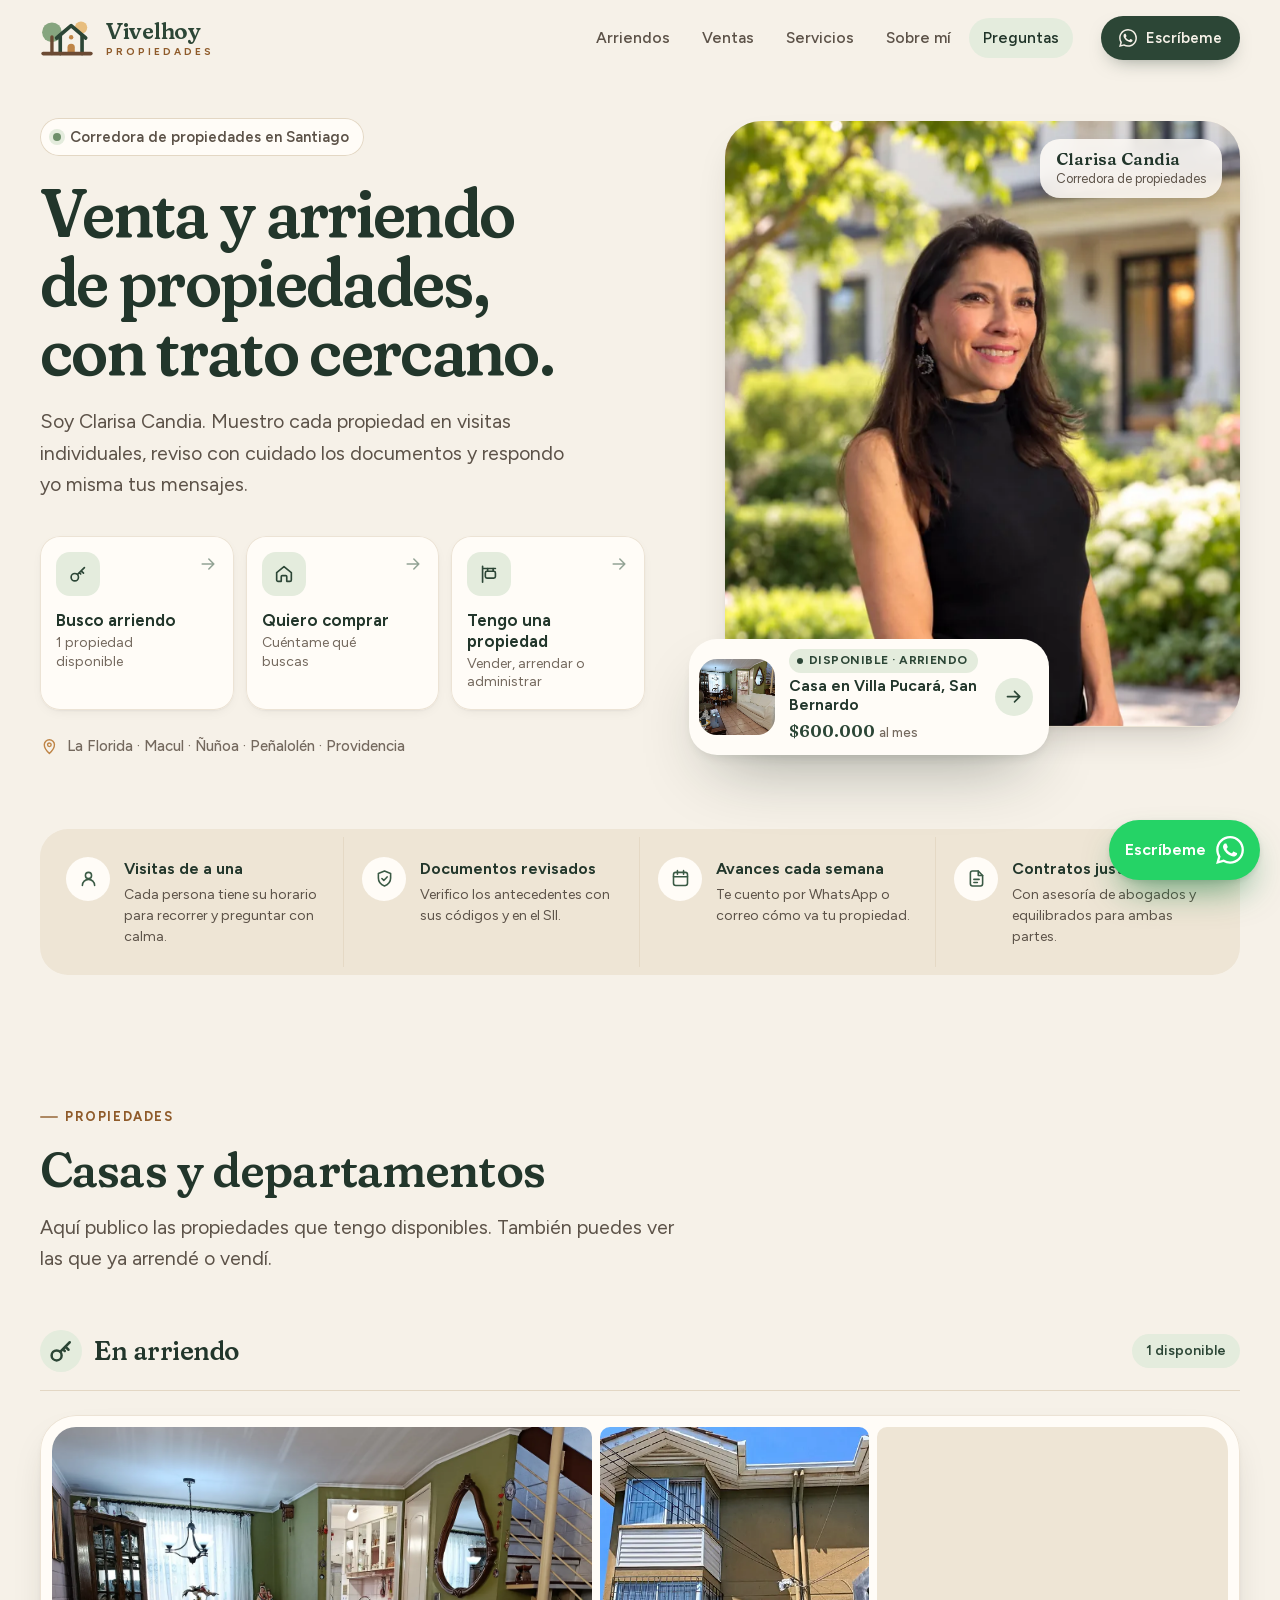
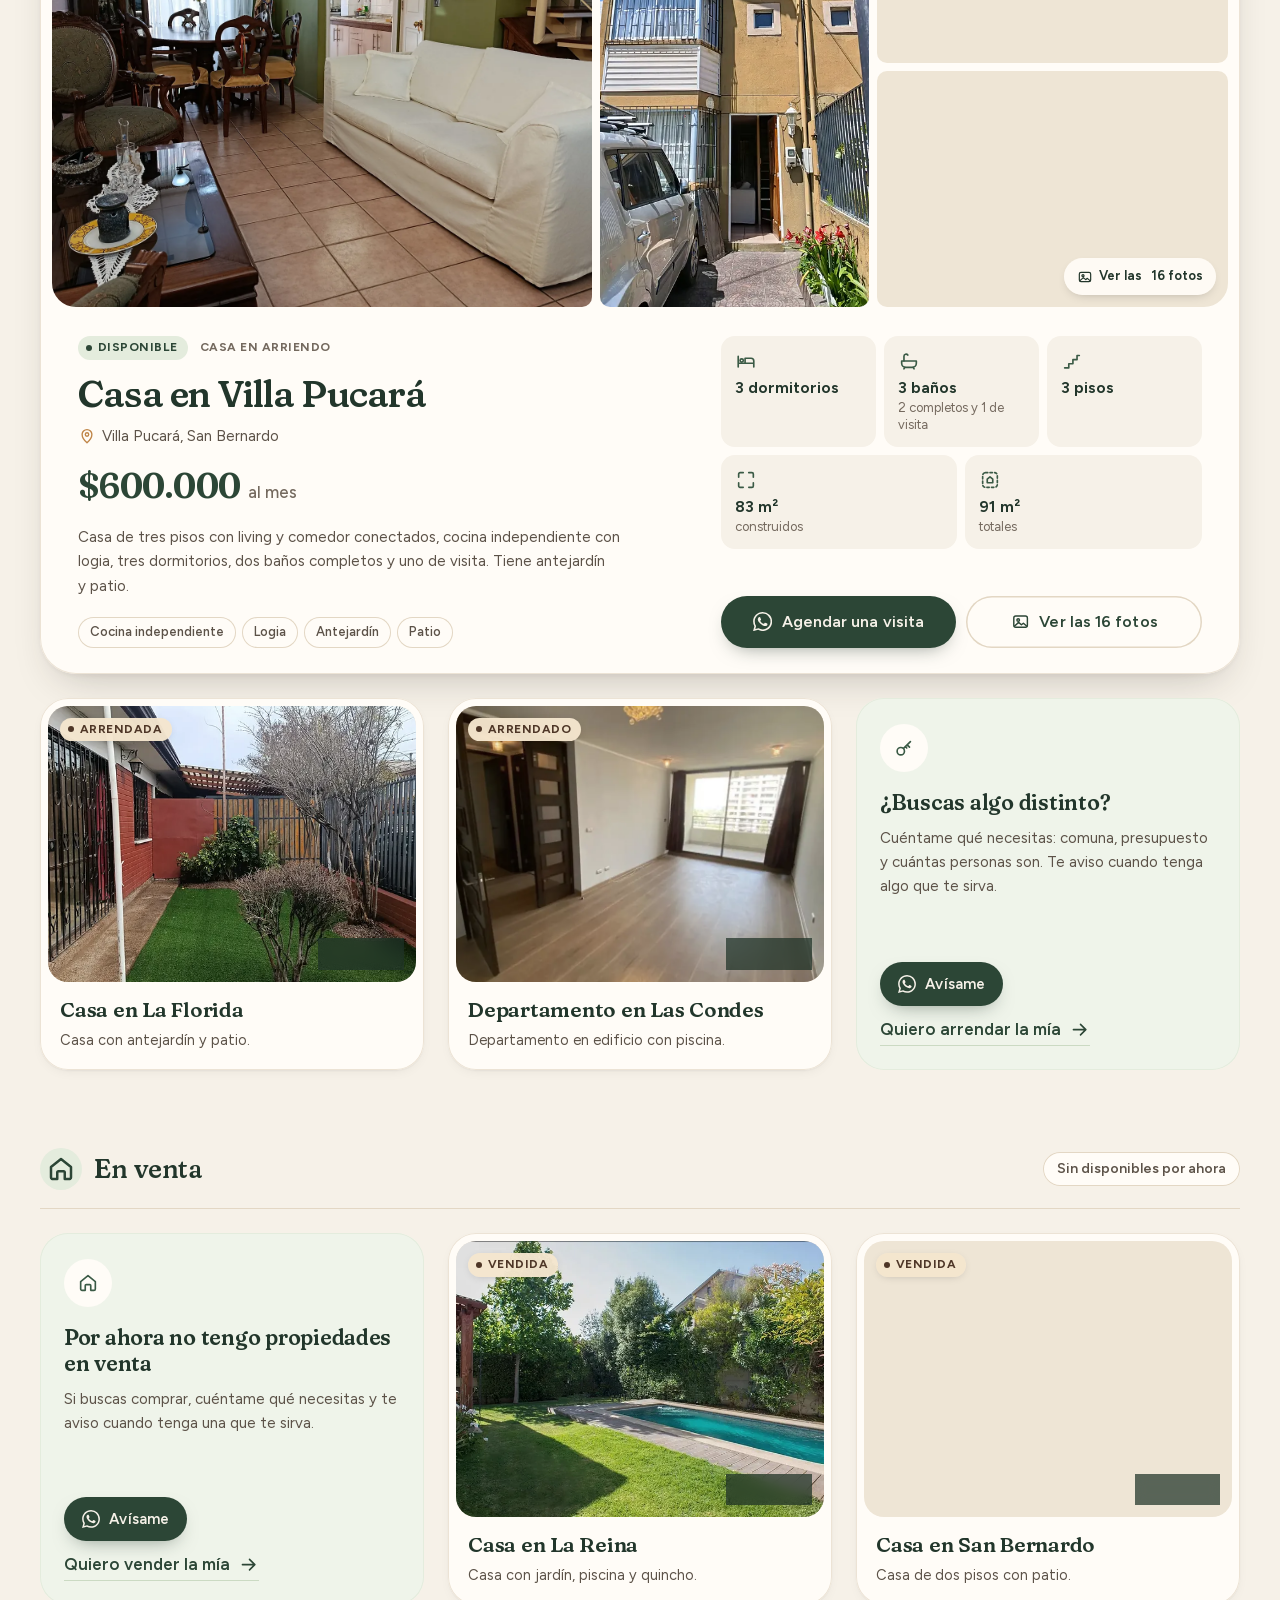
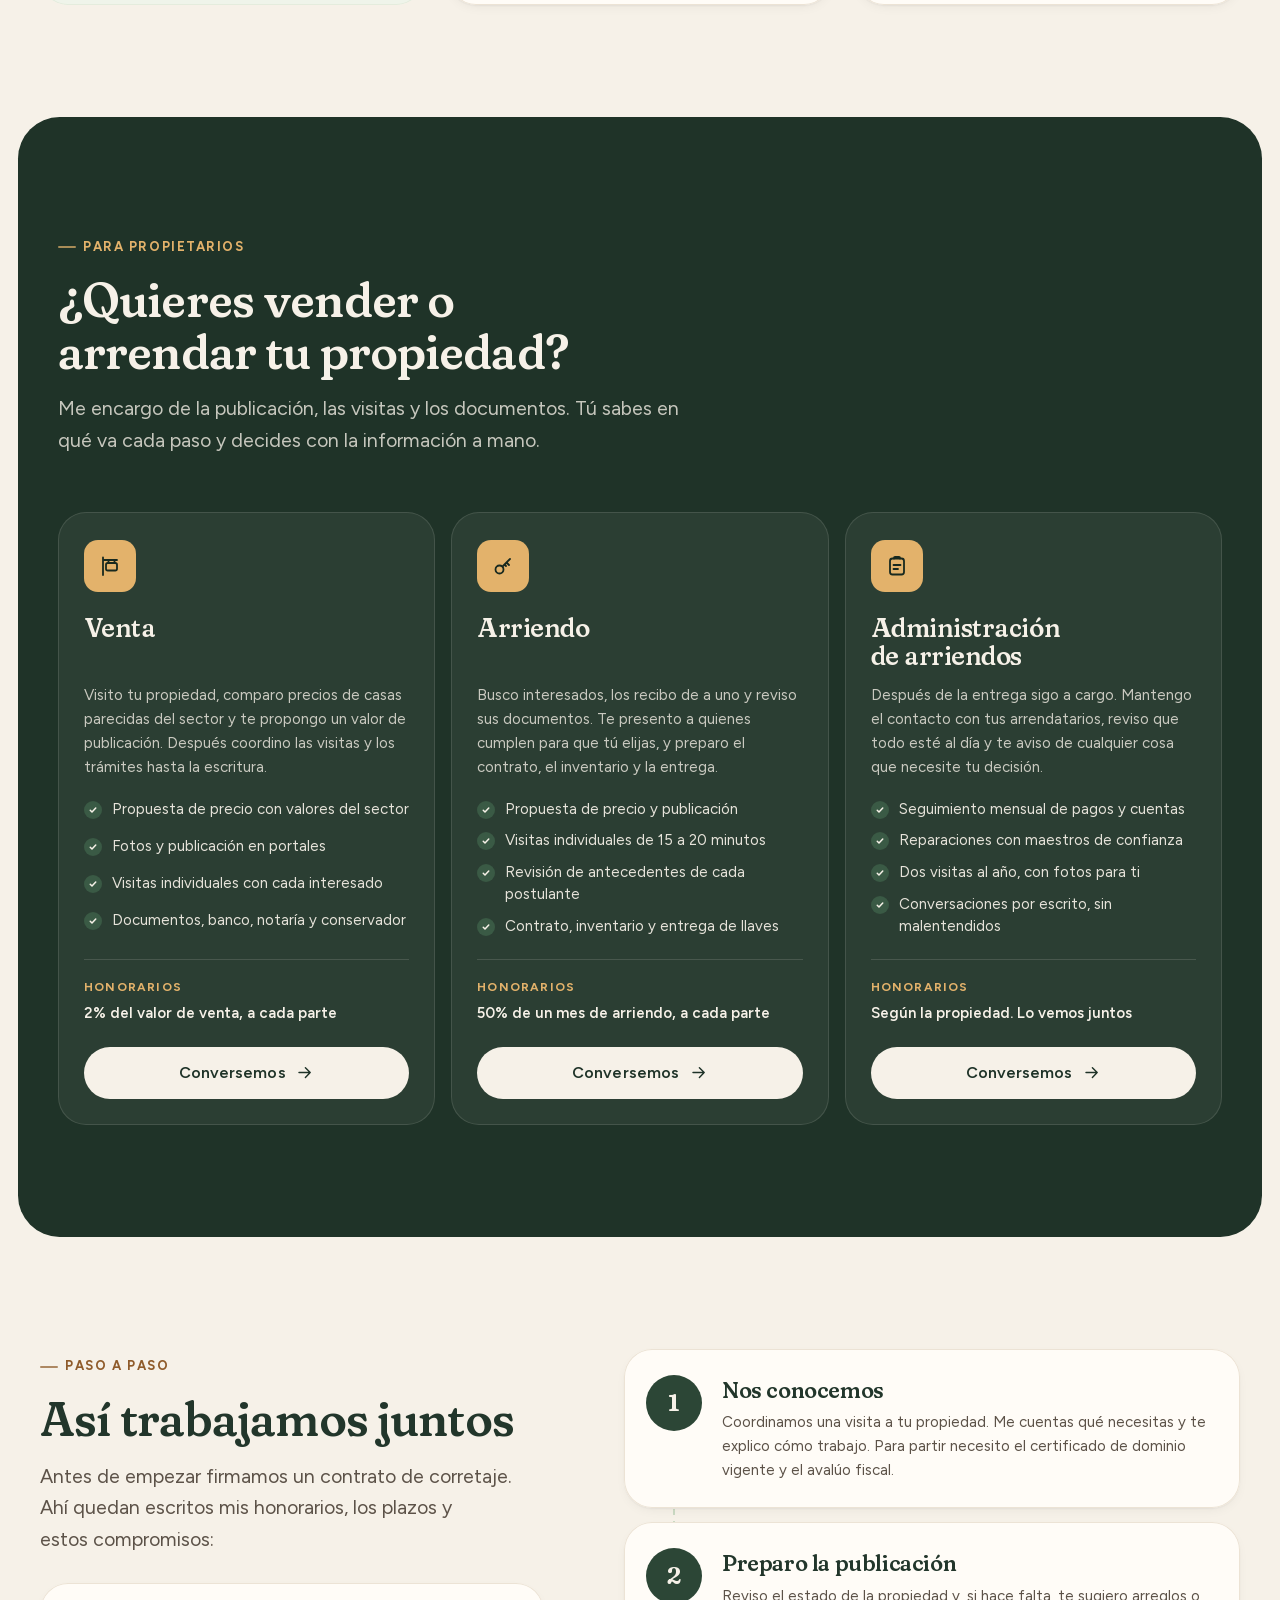
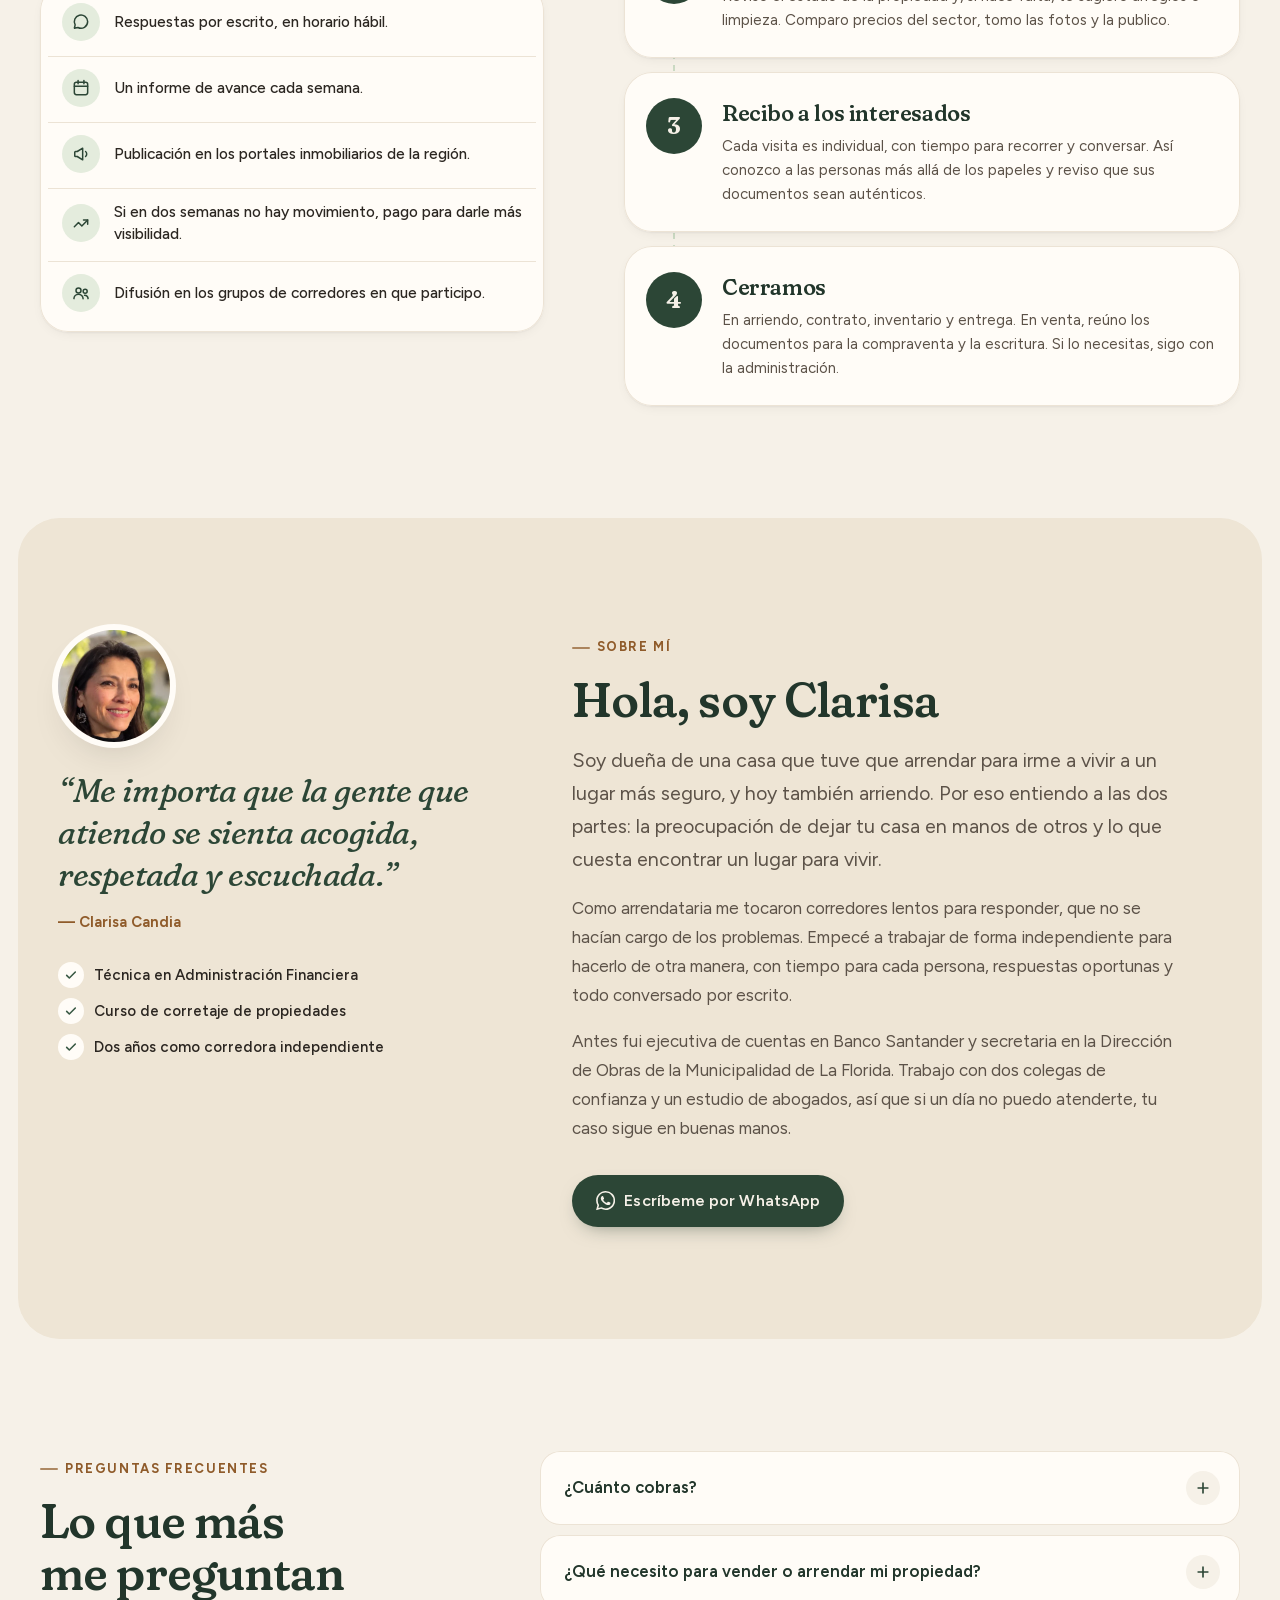
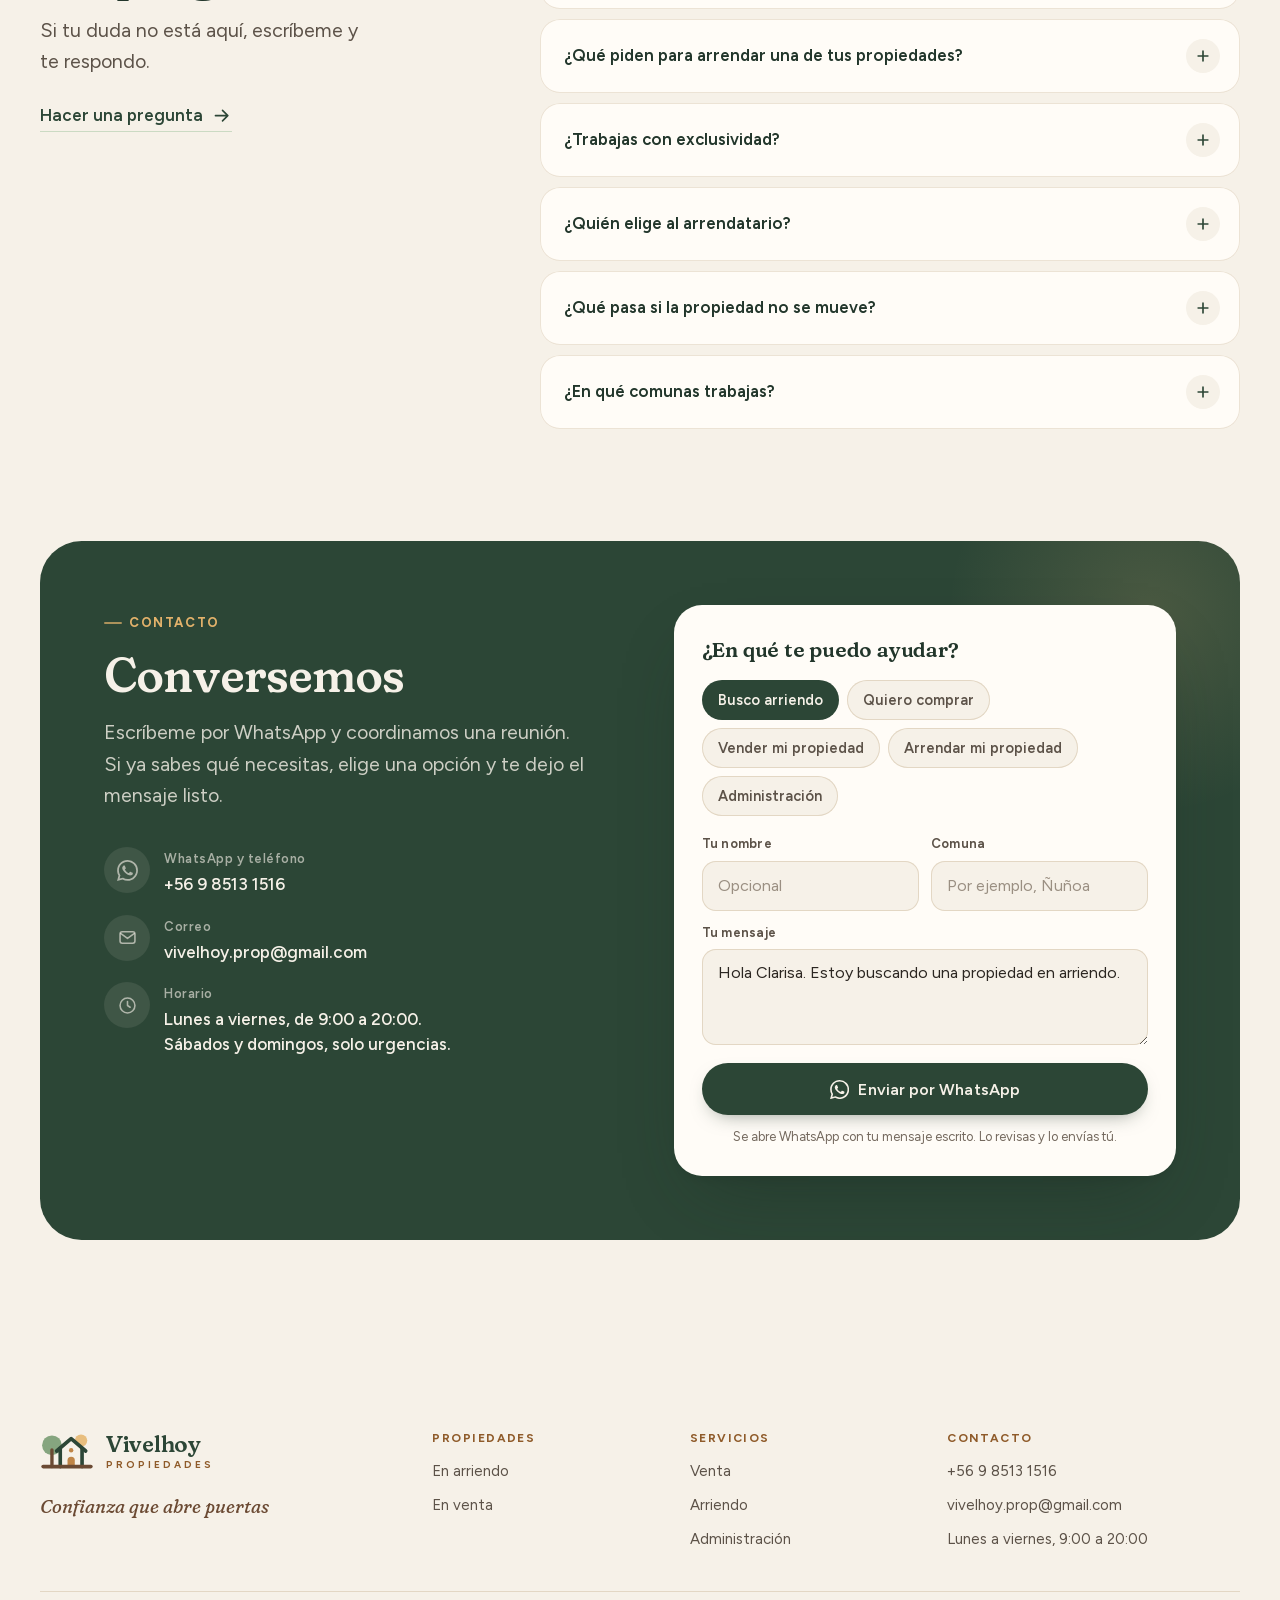
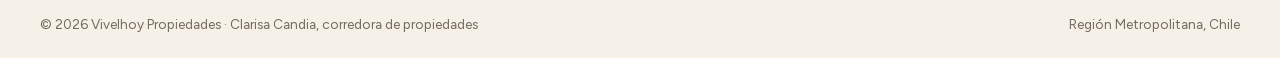
==== index.html @ 3de00aa9 "Página web de Vivelhoy Propiedades Rediseño completo: nueva marca (logo, paleta y tipografías), arri" ====
<!doctype html>
<html lang="es-CL">
<head>
  <meta charset="utf-8">
  <meta name="viewport" content="width=device-width, initial-scale=1, viewport-fit=cover">
  <title>Vivelhoy Propiedades · Venta y arriendo de casas · Clarisa Candia</title>
  <meta name="description" content="Clarisa Candia, corredora de propiedades. Casas y departamentos en arriendo y venta en La Florida, Macul, Ñuñoa, Peñalolén, Providencia y San Bernardo. Visitas individuales y atención directa por WhatsApp.">
  <meta name="theme-color" content="#F6F1E8">
  <meta property="og:type" content="website">
  <meta property="og:locale" content="es_CL">
  <meta property="og:site_name" content="Vivelhoy Propiedades">
  <meta property="og:title" content="Vivelhoy Propiedades · Clarisa Candia">
  <meta property="og:description" content="Venta, arriendo y administración de propiedades. Visitas individuales, documentos revisados y atención directa.">
  <meta property="og:url" content="https://garbanzo96.github.io/vivelhoy-propiedades/">
  <meta property="og:image" content="https://garbanzo96.github.io/vivelhoy-propiedades/assets/img/og-vivelhoy.jpg">
  <meta property="og:image:width" content="1200">
  <meta property="og:image:height" content="630">
  <link rel="canonical" href="https://garbanzo96.github.io/vivelhoy-propiedades/">
  <meta name="twitter:card" content="summary_large_image">
  <link rel="icon" href="assets/logo/favicon.svg" type="image/svg+xml">
  <link rel="apple-touch-icon" href="assets/logo/apple-touch-icon.png">
  <link rel="preload" href="assets/fonts/fraunces.woff2" as="font" type="font/woff2" crossorigin>
  <link rel="preload" href="assets/fonts/figtree.woff2" as="font" type="font/woff2" crossorigin>
  <link rel="stylesheet" href="css/styles.css">
  <script>document.documentElement.classList.add('js')</script>
  <script src="js/propiedades.js" defer></script>
  <script src="js/app.js" defer></script>
  <script type="application/ld+json">
  {
    "@context": "https://schema.org",
    "@type": "RealEstateAgent",
    "name": "Vivelhoy Propiedades",
    "description": "Venta, arriendo y administración de propiedades con atención directa de Clarisa Candia.",
    "telephone": "+56985131516",
    "email": "vivelhoy.prop@gmail.com",
    "url": "https://garbanzo96.github.io/vivelhoy-propiedades/",
    "image": "https://garbanzo96.github.io/vivelhoy-propiedades/assets/img/clarisa-candia.webp",
    "logo": "https://garbanzo96.github.io/vivelhoy-propiedades/assets/logo/vivelhoy-logo-vertical.png",
    "slogan": "Confianza que abre puertas",
    "founder": { "@type": "Person", "name": "Clarisa Candia", "jobTitle": "Corredora de propiedades" },
    "areaServed": ["La Florida", "Macul", "Ñuñoa", "Peñalolén", "Providencia", "San Bernardo"],
    "address": { "@type": "PostalAddress", "addressRegion": "Región Metropolitana", "addressCountry": "CL" },
    "openingHoursSpecification": [{
      "@type": "OpeningHoursSpecification",
      "dayOfWeek": ["Monday", "Tuesday", "Wednesday", "Thursday", "Friday"],
      "opens": "09:00",
      "closes": "20:00"
    }]
  }
  </script>
</head>
<body>
  <!-- Íconos: se dibujan una vez y se reutilizan en toda la página -->
  <svg class="sprite" aria-hidden="true" xmlns="http://www.w3.org/2000/svg">
    <symbol id="i-arrow" viewBox="0 0 24 24"><path d="M5 12h14M13 6l6 6-6 6"/></symbol>
    <symbol id="i-chevron-left" viewBox="0 0 24 24"><path d="M14.5 5.5 8 12l6.5 6.5"/></symbol>
    <symbol id="i-chevron-right" viewBox="0 0 24 24"><path d="M9.5 5.5 16 12l-6.5 6.5"/></symbol>
    <symbol id="i-plus" viewBox="0 0 24 24"><path d="M12 5.5v13M5.5 12h13"/></symbol>
    <symbol id="i-close" viewBox="0 0 24 24"><path d="m6.5 6.5 11 11M17.5 6.5l-11 11"/></symbol>
    <symbol id="i-menu" viewBox="0 0 24 24"><path d="M4.5 8.5h15M4.5 15.5h15"/></symbol>
    <symbol id="i-key" viewBox="0 0 24 24"><circle cx="8.5" cy="15.5" r="4"/><path d="m11.5 12.5 7.5-7.5M15.5 8.5l2.5 2.5M13.5 10.5l1.5 1.5"/></symbol>
    <symbol id="i-home" viewBox="0 0 24 24"><path d="M4 10.4 12 4l8 6.4v8.1a1.5 1.5 0 0 1-1.5 1.5H15v-5.2a1 1 0 0 0-1-1h-4a1 1 0 0 0-1 1V20H5.5A1.5 1.5 0 0 1 4 18.5z"/></symbol>
    <symbol id="i-sign" viewBox="0 0 24 24"><path d="M5 21V3.5M5 6h14"/><rect x="8" y="9" width="11" height="7.5" rx="1.8"/><path d="M10.5 6v3M16.5 6v3"/></symbol>
    <symbol id="i-clipboard" viewBox="0 0 24 24"><rect x="5" y="4.5" width="14" height="16" rx="2.5"/><path d="M9 4.5V4a1 1 0 0 1 1-1h4a1 1 0 0 1 1 1v.5M8.5 11h7M8.5 15h4.5"/></symbol>
    <symbol id="i-pin" viewBox="0 0 24 24"><path d="M12 21s-6.5-5.6-6.5-11a6.5 6.5 0 0 1 13 0c0 5.4-6.5 11-6.5 11z"/><circle cx="12" cy="10" r="2.3"/></symbol>
    <symbol id="i-phone" viewBox="0 0 24 24"><path d="M6.7 3.8h2.4l1.5 3.9-2 1.3a11.6 11.6 0 0 0 6.4 6.4l1.3-2 3.9 1.5v2.4a2 2 0 0 1-2.2 2A16 16 0 0 1 4.7 6a2 2 0 0 1 2-2.2z"/></symbol>
    <symbol id="i-mail" viewBox="0 0 24 24"><rect x="3.5" y="5.5" width="17" height="13" rx="2.5"/><path d="m4.5 7.5 7.5 5.5 7.5-5.5"/></symbol>
    <symbol id="i-clock" viewBox="0 0 24 24"><circle cx="12" cy="12" r="8.5"/><path d="M12 7.5V12l3 2"/></symbol>
    <symbol id="i-bed" viewBox="0 0 24 24"><path d="M3.5 18.5V7M3.5 14.5h17v4M20.5 14.5V12a3 3 0 0 0-3-3H11v5.5"/><circle cx="7.3" cy="11.5" r="1.8"/></symbol>
    <symbol id="i-bath" viewBox="0 0 24 24"><path d="M4 12h16v2.5A4.5 4.5 0 0 1 15.5 19h-7A4.5 4.5 0 0 1 4 14.5z"/><path d="M6.5 12V6.8a2.3 2.3 0 0 1 4.2-1.3M7.5 19l-1 1.5M16.5 19l1 1.5"/></symbol>
    <symbol id="i-stairs" viewBox="0 0 24 24"><path d="M4 19.5h4.5V15H13v-4.5h4.5V6H20"/></symbol>
    <symbol id="i-area" viewBox="0 0 24 24"><path d="M4 9V5.5A1.5 1.5 0 0 1 5.5 4H9M15 4h3.5A1.5 1.5 0 0 1 20 5.5V9M20 15v3.5a1.5 1.5 0 0 1-1.5 1.5H15M9 20H5.5A1.5 1.5 0 0 1 4 18.5V15"/></symbol>
    <symbol id="i-plot" viewBox="0 0 24 24"><rect x="4" y="4" width="16" height="16" rx="3" stroke-dasharray="2.6 2.4"/><path d="M9 15V11l3-2.5 3 2.5v4z"/></symbol>
    <symbol id="i-images" viewBox="0 0 24 24"><rect x="3.5" y="5" width="17" height="14" rx="2.5"/><circle cx="9" cy="10" r="1.6"/><path d="m4.5 17.5 5-4.5 3.5 3 2.5-2 4 3.5"/></symbol>
    <symbol id="i-check" viewBox="0 0 24 24"><path d="m5.5 12.5 4 4 9-9"/></symbol>
    <symbol id="i-user" viewBox="0 0 24 24"><circle cx="12" cy="8.5" r="3.5"/><path d="M5 20a7 7 0 0 1 14 0"/></symbol>
    <symbol id="i-shield" viewBox="0 0 24 24"><path d="M12 3.5 5 6.2v5.3c0 4.3 3 7.6 7 9 4-1.4 7-4.7 7-9V6.2z"/><path d="m9 12 2.2 2.2 3.8-4"/></symbol>
    <symbol id="i-calendar" viewBox="0 0 24 24"><rect x="4" y="5" width="16" height="15" rx="2.5"/><path d="M4 10h16M8.5 3v4M15.5 3v4"/></symbol>
    <symbol id="i-doc" viewBox="0 0 24 24"><path d="M14 3.5H7.5A2.5 2.5 0 0 0 5 6v12a2.5 2.5 0 0 0 2.5 2.5h9A2.5 2.5 0 0 0 19 18V8.5z"/><path d="M14 3.5v5h5M9 13h6M9 16.5h4"/></symbol>
    <symbol id="i-message" viewBox="0 0 24 24"><path d="M20 11.5a8 8 0 0 1-11.7 7.1L4 19.5l1-4A8 8 0 1 1 20 11.5z"/></symbol>
    <symbol id="i-megaphone" viewBox="0 0 24 24"><path d="M4.5 10v4a1 1 0 0 0 1 1h2l6.5 4V5L7.5 9h-2a1 1 0 0 0-1 1z"/><path d="M17.5 9a4 4 0 0 1 0 6"/></symbol>
    <symbol id="i-trend" viewBox="0 0 24 24"><path d="m4 16.5 5-5 4 4 7-7"/><path d="M15 8.5h5v5"/></symbol>
    <symbol id="i-users" viewBox="0 0 24 24"><circle cx="9" cy="9" r="3"/><path d="M3.5 19a5.5 5.5 0 0 1 11 0"/><circle cx="17" cy="10" r="2.4"/><path d="M16.2 14.6A4.5 4.5 0 0 1 20.5 19"/></symbol>
    <symbol id="i-whatsapp" viewBox="0 0 24 24"><path fill="currentColor" stroke="none" d="M17.47 14.38c-.3-.15-1.76-.87-2.03-.97-.27-.1-.47-.15-.67.15-.2.3-.77.97-.94 1.16-.17.2-.35.22-.64.08-.3-.15-1.26-.46-2.39-1.48-.88-.79-1.48-1.76-1.65-2.06-.17-.3-.02-.46.13-.6.13-.14.3-.35.45-.52.15-.18.2-.3.3-.5.1-.2.05-.37-.03-.52-.07-.15-.67-1.61-.91-2.2-.24-.58-.49-.5-.67-.51h-.57c-.2 0-.52.07-.8.37-.27.3-1.04 1.02-1.04 2.48 0 1.46 1.07 2.88 1.21 3.07.15.2 2.1 3.2 5.08 4.49.71.3 1.26.49 1.7.63.71.22 1.36.19 1.87.12.57-.09 1.76-.72 2-1.42.25-.69.25-1.29.18-1.41-.08-.13-.28-.2-.57-.35M12.05 21.79h-.01a9.87 9.87 0 0 1-5.03-1.38l-.36-.22-3.74.99 1-3.65-.24-.38a9.86 9.86 0 0 1-1.51-5.26c0-5.45 4.44-9.88 9.89-9.88 2.64 0 5.12 1.03 6.99 2.9a9.83 9.83 0 0 1 2.89 7c0 5.45-4.44 9.88-9.88 9.88m8.41-18.3A11.82 11.82 0 0 0 12.05 0C5.5 0 .16 5.34.16 11.89c0 2.1.55 4.14 1.59 5.95L.06 24l6.3-1.65a11.88 11.88 0 0 0 5.68 1.45h.01c6.55 0 11.89-5.34 11.89-11.9 0-3.17-1.24-6.16-3.48-8.4"/></symbol>
    <!-- Logo: árbol, casa y sol -->
    <symbol id="logo-mark" viewBox="8 18 104 72">
      <g fill="none" stroke-linecap="round" stroke-linejoin="round">
        <circle cx="87" cy="34" r="12" fill="var(--logo-sun)"/>
        <circle cx="31" cy="43" r="19" fill="var(--logo-tree)"/>
        <path d="M31 52v32" stroke="var(--logo-wood)" stroke-width="6.5"/>
        <path d="M47 84V51L68 33l21 18v33z" fill="var(--logo-wall)"/>
        <path d="M40 54l28-24 28 24" stroke="var(--logo-house)" stroke-width="7"/>
        <path d="M47 49v35M89 49v35" stroke="var(--logo-house)" stroke-width="7"/>
        <path d="M61 84V72a7 7 0 0 1 14 0v12z" fill="var(--logo-door)"/>
        <circle cx="68" cy="52.5" r="4.2" fill="var(--logo-door)"/>
        <path d="M14 84h92" stroke="var(--logo-wood)" stroke-width="7"/>
      </g>
    </symbol>
  </svg>

  <a class="skip-link" href="#contenido">Saltar al contenido</a>

  <header class="site-header" id="inicio">
    <div class="container header-inner">
      <a class="brand" href="#inicio" aria-label="Vivelhoy Propiedades, ir al inicio">
        <svg class="brand-mark" aria-hidden="true"><use href="#logo-mark"/></svg>
        <span class="brand-text"><span class="brand-name">Vivelhoy</span><span class="brand-sub">Propiedades</span></span>
      </a>
      <nav class="main-nav" id="menu" aria-label="Menú principal">
        <ul>
          <li><a href="#arriendo">Arriendos</a></li>
          <li><a href="#venta">Ventas</a></li>
          <li><a href="#servicios">Servicios</a></li>
          <li><a href="#clarisa">Sobre mí</a></li>
          <li><a href="#preguntas">Preguntas</a></li>
        </ul>
        <a class="btn btn-primary btn-sm nav-cta" href="#contacto" data-wa="general"><svg class="i" aria-hidden="true"><use href="#i-whatsapp"/></svg>Escríbeme</a>
      </nav>
      <button class="menu-toggle" type="button" aria-controls="menu" aria-expanded="false" aria-label="Abrir menú">
        <svg class="i i-open" aria-hidden="true"><use href="#i-menu"/></svg>
        <svg class="i i-shut" aria-hidden="true"><use href="#i-close"/></svg>
      </button>
    </div>
  </header>

  <main id="contenido">
    <!-- PORTADA -->
    <section class="hero" aria-labelledby="hero-title">
      <div class="container hero-grid">
        <div class="hero-copy">
          <p class="pill rise" style="--d:0"><span class="dot" aria-hidden="true"></span>Corredora de propiedades en Santiago</p>
          <h1 id="hero-title" class="rise" style="--d:1">Venta y arriendo de propiedades, con trato cercano.</h1>
          <p class="lead rise" style="--d:2">Soy Clarisa Candia. Muestro cada propiedad en visitas individuales, reviso con cuidado los documentos y respondo yo misma tus mensajes.</p>

          <nav class="paths rise" style="--d:3" aria-label="¿Qué estás buscando?">
            <a class="path" href="#arriendo">
              <span class="path-icon"><svg class="i" aria-hidden="true"><use href="#i-key"/></svg></span>
              <span class="path-text"><strong>Busco arriendo</strong><span data-count="arriendo">Ver propiedades</span></span>
              <svg class="i path-arrow" aria-hidden="true"><use href="#i-arrow"/></svg>
            </a>
            <a class="path" href="#venta">
              <span class="path-icon"><svg class="i" aria-hidden="true"><use href="#i-home"/></svg></span>
              <span class="path-text"><strong>Quiero comprar</strong><span data-count="venta">Ver propiedades</span></span>
              <svg class="i path-arrow" aria-hidden="true"><use href="#i-arrow"/></svg>
            </a>
            <a class="path" href="#servicios">
              <span class="path-icon"><svg class="i" aria-hidden="true"><use href="#i-sign"/></svg></span>
              <span class="path-text"><strong>Tengo una propiedad</strong><span>Vender, arrendar o administrar</span></span>
              <svg class="i path-arrow" aria-hidden="true"><use href="#i-arrow"/></svg>
            </a>
          </nav>

          <p class="hero-area rise" style="--d:4"><svg class="i" aria-hidden="true"><use href="#i-pin"/></svg>La Florida&nbsp;· Macul&nbsp;· Ñuñoa&nbsp;· Peñalolén&nbsp;· Providencia</p>
        </div>

        <div class="hero-visual rise" style="--d:2">
          <figure class="portrait">
            <img src="assets/img/clarisa-candia.webp" srcset="assets/img/clarisa-candia-sm.webp 640w, assets/img/clarisa-candia.webp 1123w" sizes="(min-width: 960px) 42vw, 92vw" width="1123" height="1401" alt="Clarisa Candia, corredora de propiedades de Vivelhoy" fetchpriority="high">
            <figcaption class="portrait-tag"><strong>Clarisa Candia</strong><span>Corredora de propiedades</span></figcaption>
          </figure>
          <a class="hero-listing" id="hero-listing" href="#arriendo" hidden></a>
        </div>
      </div>

      <div class="container">
        <ul class="assurances" aria-label="Cómo trabajo">
          <li data-reveal>
            <span class="assurance-icon"><svg class="i" aria-hidden="true"><use href="#i-user"/></svg></span>
            <div><strong>Visitas de a una</strong><span>Cada persona tiene su horario para recorrer y preguntar con calma.</span></div>
          </li>
          <li data-reveal>
            <span class="assurance-icon"><svg class="i" aria-hidden="true"><use href="#i-shield"/></svg></span>
            <div><strong>Documentos revisados</strong><span>Verifico los antecedentes con sus códigos y en el SII.</span></div>
          </li>
          <li data-reveal>
            <span class="assurance-icon"><svg class="i" aria-hidden="true"><use href="#i-calendar"/></svg></span>
            <div><strong>Avances cada semana</strong><span>Te cuento por WhatsApp o correo cómo va tu propiedad.</span></div>
          </li>
          <li data-reveal>
            <span class="assurance-icon"><svg class="i" aria-hidden="true"><use href="#i-doc"/></svg></span>
            <div><strong>Contratos justos</strong><span>Con asesoría de abogados y equilibrados para ambas partes.</span></div>
          </li>
        </ul>
      </div>
    </section>

    <!-- PROPIEDADES -->
    <section class="section listings" id="propiedades" aria-labelledby="listings-title">
      <div class="container">
        <header class="section-head" data-reveal>
          <p class="eyebrow">Propiedades</p>
          <h2 id="listings-title">Casas y departamentos</h2>
          <p>Aquí publico las propiedades que tengo disponibles. También puedes ver las que ya arrendé o vendí.</p>
        </header>

        <div class="listing-block" id="arriendo" aria-labelledby="arriendo-title">
          <div class="block-head" data-reveal>
            <h3 id="arriendo-title"><svg class="i" aria-hidden="true"><use href="#i-key"/></svg>En arriendo</h3>
            <span class="count" data-count-pill="arriendo"></span>
          </div>
          <div class="listing-list" data-list="arriendo"></div>
        </div>

        <div class="listing-block" id="venta" aria-labelledby="venta-title">
          <div class="block-head" data-reveal>
            <h3 id="venta-title"><svg class="i" aria-hidden="true"><use href="#i-home"/></svg>En venta</h3>
            <span class="count" data-count-pill="venta"></span>
          </div>
          <div class="listing-list" data-list="venta"></div>
        </div>

        <noscript><p class="noscript">Para ver las propiedades y sus fotos, activa JavaScript en tu navegador o escríbeme al +56 9 8513 1516.</p></noscript>
      </div>
    </section>

    <!-- SERVICIOS PARA PROPIETARIOS -->
    <section class="section services panel panel-green" id="servicios" aria-labelledby="services-title">
      <div class="container">
        <header class="section-head section-head-light" data-reveal>
          <p class="eyebrow">Para propietarios</p>
          <h2 id="services-title">¿Quieres vender o arrendar tu propiedad?</h2>
          <p>Me encargo de la publicación, las visitas y los documentos. Tú sabes en qué va cada paso y decides con la información a mano.</p>
        </header>

        <div class="service-grid">
          <article class="service" data-reveal>
            <span class="service-icon"><svg class="i" aria-hidden="true"><use href="#i-sign"/></svg></span>
            <h3>Venta</h3>
            <p>Visito tu propiedad, comparo precios de casas parecidas del sector y te propongo un valor de publicación. Después coordino las visitas y los trámites hasta la escritura.</p>
            <ul class="ticks">
              <li>Propuesta de precio con valores del sector</li>
              <li>Fotos y publicación en portales</li>
              <li>Visitas individuales con cada interesado</li>
              <li>Documentos, banco, notaría y conservador</li>
            </ul>
            <p class="fee"><span>Honorarios</span>2% del valor de venta, a cada parte</p>
            <a class="btn btn-cream" href="#contacto" data-wa="vender">Conversemos<svg class="i" aria-hidden="true"><use href="#i-arrow"/></svg></a>
          </article>

          <article class="service" data-reveal>
            <span class="service-icon"><svg class="i" aria-hidden="true"><use href="#i-key"/></svg></span>
            <h3>Arriendo</h3>
            <p>Busco interesados, los recibo de a uno y reviso sus documentos. Te presento a quienes cumplen para que tú elijas, y preparo el contrato, el inventario y la entrega.</p>
            <ul class="ticks">
              <li>Propuesta de precio y publicación</li>
              <li>Visitas individuales de 15 a 20 minutos</li>
              <li>Revisión de antecedentes de cada postulante</li>
              <li>Contrato, inventario y entrega de llaves</li>
            </ul>
            <p class="fee"><span>Honorarios</span>50% de un mes de arriendo, a cada parte</p>
            <a class="btn btn-cream" href="#contacto" data-wa="arrendar">Conversemos<svg class="i" aria-hidden="true"><use href="#i-arrow"/></svg></a>
          </article>

          <article class="service" data-reveal>
            <span class="service-icon"><svg class="i" aria-hidden="true"><use href="#i-clipboard"/></svg></span>
            <h3>Administración de arriendos</h3>
            <p>Después de la entrega sigo a cargo. Mantengo el contacto con tus arrendatarios, reviso que todo esté al día y te aviso de cualquier cosa que necesite tu decisión.</p>
            <ul class="ticks">
              <li>Seguimiento mensual de pagos y cuentas</li>
              <li>Reparaciones con maestros de confianza</li>
              <li>Dos visitas al año, con fotos para ti</li>
              <li>Conversaciones por escrito, sin malentendidos</li>
            </ul>
            <p class="fee"><span>Honorarios</span>Según la propiedad. Lo vemos juntos</p>
            <a class="btn btn-cream" href="#contacto" data-wa="administrar">Conversemos<svg class="i" aria-hidden="true"><use href="#i-arrow"/></svg></a>
          </article>
        </div>
      </div>
    </section>

    <!-- CÓMO TRABAJO -->
    <section class="section process" id="como-trabajo" aria-labelledby="process-title">
      <div class="container process-grid">
        <div class="process-intro" data-reveal>
          <p class="eyebrow">Paso a paso</p>
          <h2 id="process-title">Así trabajamos juntos</h2>
          <p>Antes de empezar firmamos un contrato de corretaje. Ahí quedan escritos mis honorarios, los plazos y estos compromisos:</p>
          <ul class="promises">
            <li><svg class="i" aria-hidden="true"><use href="#i-message"/></svg>Respuestas por escrito, en horario hábil.</li>
            <li><svg class="i" aria-hidden="true"><use href="#i-calendar"/></svg>Un informe de avance cada semana.</li>
            <li><svg class="i" aria-hidden="true"><use href="#i-megaphone"/></svg>Publicación en los portales inmobiliarios de la región.</li>
            <li><svg class="i" aria-hidden="true"><use href="#i-trend"/></svg>Si en dos semanas no hay movimiento, pago para darle más visibilidad.</li>
            <li><svg class="i" aria-hidden="true"><use href="#i-users"/></svg>Difusión en los grupos de corredores en que participo.</li>
          </ul>
        </div>

        <ol class="steps">
          <li class="step" data-reveal>
            <span class="step-num" aria-hidden="true">1</span>
            <div><h3>Nos conocemos</h3><p>Coordinamos una visita a tu propiedad. Me cuentas qué necesitas y te explico cómo trabajo. Para partir necesito el certificado de dominio vigente y el avalúo fiscal.</p></div>
          </li>
          <li class="step" data-reveal>
            <span class="step-num" aria-hidden="true">2</span>
            <div><h3>Preparo la publicación</h3><p>Reviso el estado de la propiedad y, si hace falta, te sugiero arreglos o limpieza. Comparo precios del sector, tomo las fotos y la publico.</p></div>
          </li>
          <li class="step" data-reveal>
            <span class="step-num" aria-hidden="true">3</span>
            <div><h3>Recibo a los interesados</h3><p>Cada visita es individual, con tiempo para recorrer y conversar. Así conozco a las personas más allá de los papeles y reviso que sus documentos sean auténticos.</p></div>
          </li>
          <li class="step" data-reveal>
            <span class="step-num" aria-hidden="true">4</span>
            <div><h3>Cerramos</h3><p>En arriendo, contrato, inventario y entrega. En venta, reúno los documentos para la compraventa y la escritura. Si lo necesitas, sigo con la administración.</p></div>
          </li>
        </ol>
      </div>
    </section>

    <!-- SOBRE CLARISA -->
    <section class="section about panel panel-sand" id="clarisa" aria-labelledby="about-title">
      <div class="container about-grid">
        <div class="about-side" data-reveal>
          <img class="about-avatar" src="assets/img/clarisa-avatar.webp" width="360" height="360" alt="" loading="lazy">
          <blockquote class="quote">
            <p>“Me importa que la gente que atiendo se sienta acogida, respetada y escuchada.”</p>
            <footer>Clarisa Candia</footer>
          </blockquote>
          <ul class="credentials">
            <li><svg class="i" aria-hidden="true"><use href="#i-check"/></svg>Técnica en Administración Financiera</li>
            <li><svg class="i" aria-hidden="true"><use href="#i-check"/></svg>Curso de corretaje de propiedades</li>
            <li><svg class="i" aria-hidden="true"><use href="#i-check"/></svg>Dos años como corredora independiente</li>
          </ul>
        </div>
        <div class="about-copy" data-reveal>
          <p class="eyebrow">Sobre mí</p>
          <h2 id="about-title">Hola, soy Clarisa</h2>
          <p class="about-lead">Soy dueña de una casa que tuve que arrendar para irme a vivir a un lugar más seguro, y hoy también arriendo. Por eso entiendo a las dos partes: la preocupación de dejar tu casa en manos de otros y lo que cuesta encontrar un lugar para vivir.</p>
          <p>Como arrendataria me tocaron corredores lentos para responder, que no se hacían cargo de los problemas. Empecé a trabajar de forma independiente para hacerlo de otra manera, con tiempo para cada persona, respuestas oportunas y todo conversado por escrito.</p>
          <p>Antes fui ejecutiva de cuentas en Banco Santander y secretaria en la Dirección de Obras de la Municipalidad de La Florida. Trabajo con dos colegas de confianza y un estudio de abogados, así que si un día no puedo atenderte, tu caso sigue en buenas manos.</p>
          <a class="btn btn-primary" href="#contacto" data-wa="general"><svg class="i" aria-hidden="true"><use href="#i-whatsapp"/></svg>Escríbeme por WhatsApp</a>
        </div>
      </div>
    </section>

    <!-- PREGUNTAS -->
    <section class="section faq" id="preguntas" aria-labelledby="faq-title">
      <div class="container faq-grid">
        <div class="faq-intro" data-reveal>
          <p class="eyebrow">Preguntas frecuentes</p>
          <h2 id="faq-title">Lo que más me preguntan</h2>
          <p>Si tu duda no está aquí, escríbeme y te respondo.</p>
          <a class="text-link" href="#contacto">Hacer una pregunta<svg class="i" aria-hidden="true"><use href="#i-arrow"/></svg></a>
        </div>
        <div class="accordion" data-reveal>
          <div class="acc-item">
            <h3><button type="button" aria-expanded="false" aria-controls="faq-1" id="faq-1-btn">¿Cuánto cobras?<span class="acc-icon" aria-hidden="true"><svg class="i"><use href="#i-plus"/></svg></span></button></h3>
            <div class="acc-panel" id="faq-1" role="region" aria-labelledby="faq-1-btn"><div><p>En arriendo cobro el 50% de un mes de arriendo a cada parte, propietario y arrendatario. En venta, el 2% del valor de venta a cada parte. Los gastos de notaría del arriendo se dividen en partes iguales. En la administración, los honorarios dependen de la propiedad y los conversamos antes de empezar. Todo queda por escrito.</p></div></div>
          </div>
          <div class="acc-item">
            <h3><button type="button" aria-expanded="false" aria-controls="faq-2" id="faq-2-btn">¿Qué necesito para vender o arrendar mi propiedad?<span class="acc-icon" aria-hidden="true"><svg class="i"><use href="#i-plus"/></svg></span></button></h3>
            <div class="acc-panel" id="faq-2" role="region" aria-labelledby="faq-2-btn"><div><p>Saber si hay uno o más dueños, el certificado de dominio vigente, el avalúo fiscal y los datos de la propiedad. Con eso coordinamos una visita, la conozco y conversamos cuánto pedir.</p></div></div>
          </div>
          <div class="acc-item">
            <h3><button type="button" aria-expanded="false" aria-controls="faq-3" id="faq-3-btn">¿Qué piden para arrendar una de tus propiedades?<span class="acc-icon" aria-hidden="true"><svg class="i"><use href="#i-plus"/></svg></span></button></h3>
            <div class="acc-panel" id="faq-3" role="region" aria-labelledby="faq-3-btn"><div><p>Documentos que acrediten tu identidad y tus ingresos. Los reviso uno por uno con sus códigos de verificación o en el SII. Según la propiedad, el dueño puede pedir alguna garantía adicional. Después de la visita te aviso si tienes posibilidades o no, para que no te quedes esperando.</p></div></div>
          </div>
          <div class="acc-item">
            <h3><button type="button" aria-expanded="false" aria-controls="faq-4" id="faq-4-btn">¿Trabajas con exclusividad?<span class="acc-icon" aria-hidden="true"><svg class="i"><use href="#i-plus"/></svg></span></button></h3>
            <div class="acc-panel" id="faq-4" role="region" aria-labelledby="faq-4-btn"><div><p>Sí. Prefiero trabajar en exclusiva porque invierto tiempo y dinero en cada publicación. El contrato de corretaje dura 120 días en venta y dos meses en arriendo, y se puede renovar si los dos estamos de acuerdo.</p></div></div>
          </div>
          <div class="acc-item">
            <h3><button type="button" aria-expanded="false" aria-controls="faq-5" id="faq-5-btn">¿Quién elige al arrendatario?<span class="acc-icon" aria-hidden="true"><svg class="i"><use href="#i-plus"/></svg></span></button></h3>
            <div class="acc-panel" id="faq-5" role="region" aria-labelledby="faq-5-btn"><div><p>Tú. Yo filtro a los postulantes, verifico sus documentos y te envío los antecedentes de quienes cumplen con lo que buscas. La decisión final es tuya.</p></div></div>
          </div>
          <div class="acc-item">
            <h3><button type="button" aria-expanded="false" aria-controls="faq-6" id="faq-6-btn">¿Qué pasa si la propiedad no se mueve?<span class="acc-icon" aria-hidden="true"><svg class="i"><use href="#i-plus"/></svg></span></button></h3>
            <div class="acc-panel" id="faq-6" role="region" aria-labelledby="faq-6-btn"><div><p>Te muestro los números: cuántas personas vieron la publicación y cuántas me contactaron. Si en dos semanas no hay movimiento, pago para darle más visibilidad. Cuando el freno es el precio, te lo digo con claridad, y tú decides si lo ajustamos.</p></div></div>
          </div>
          <div class="acc-item">
            <h3><button type="button" aria-expanded="false" aria-controls="faq-7" id="faq-7-btn">¿En qué comunas trabajas?<span class="acc-icon" aria-hidden="true"><svg class="i"><use href="#i-plus"/></svg></span></button></h3>
            <div class="acc-panel" id="faq-7" role="region" aria-labelledby="faq-7-btn"><div><p>Principalmente en La Florida, Macul, Ñuñoa, Peñalolén y Providencia. También he trabajado en San Bernardo, La Reina y Las Condes. Si tu propiedad está en otra comuna, escríbeme y lo vemos.</p></div></div>
          </div>
        </div>
      </div>
    </section>

    <!-- CONTACTO -->
    <section class="section contact" id="contacto" aria-labelledby="contact-title">
      <div class="container">
        <div class="contact-card">
          <div class="contact-info" data-reveal>
            <p class="eyebrow">Contacto</p>
            <h2 id="contact-title">Conversemos</h2>
            <p>Escríbeme por WhatsApp y coordinamos una reunión. Si ya sabes qué necesitas, elige una opción y te dejo el mensaje listo.</p>
            <ul class="contact-list">
              <li><span class="ci"><svg class="i" aria-hidden="true"><use href="#i-whatsapp"/></svg></span><div><span>WhatsApp y teléfono</span><a href="tel:+56985131516">+56 9 8513 1516</a></div></li>
              <li><span class="ci"><svg class="i" aria-hidden="true"><use href="#i-mail"/></svg></span><div><span>Correo</span><a href="mailto:vivelhoy.prop@gmail.com">vivelhoy.prop@gmail.com</a></div></li>
              <li><span class="ci"><svg class="i" aria-hidden="true"><use href="#i-clock"/></svg></span><div><span>Horario</span><p>Lunes a viernes, de 9:00 a 20:00.<br>Sábados y domingos, solo urgencias.</p></div></li>
            </ul>
          </div>

          <form class="composer" id="composer" data-reveal novalidate>
            <fieldset>
              <legend>¿En qué te puedo ayudar?</legend>
              <div class="choices">
                <label class="choice"><input type="radio" name="motivo" value="busco-arriendo" checked><span>Busco arriendo</span></label>
                <label class="choice"><input type="radio" name="motivo" value="busco-compra"><span>Quiero comprar</span></label>
                <label class="choice"><input type="radio" name="motivo" value="vender"><span>Vender mi propiedad</span></label>
                <label class="choice"><input type="radio" name="motivo" value="arrendar"><span>Arrendar mi propiedad</span></label>
                <label class="choice"><input type="radio" name="motivo" value="administrar"><span>Administración</span></label>
              </div>
            </fieldset>
            <div class="fields">
              <label class="field"><span>Tu nombre</span><input type="text" name="nombre" autocomplete="given-name" maxlength="60" placeholder="Opcional"></label>
              <label class="field"><span>Comuna</span><input type="text" name="comuna" autocomplete="address-level2" maxlength="60" placeholder="Por ejemplo, Ñuñoa"></label>
            </div>
            <label class="field"><span>Tu mensaje</span><textarea name="mensaje" rows="3" maxlength="600"></textarea></label>
            <button class="btn btn-primary btn-block" type="submit"><svg class="i" aria-hidden="true"><use href="#i-whatsapp"/></svg>Enviar por WhatsApp</button>
            <p class="form-note">Se abre WhatsApp con tu mensaje escrito. Lo revisas y lo envías tú.</p>
          </form>
        </div>
      </div>
    </section>
  </main>

  <footer class="site-footer">
    <div class="container footer-grid">
      <div class="footer-brand">
        <a class="brand" href="#inicio" aria-label="Vivelhoy Propiedades, volver al inicio">
          <svg class="brand-mark" aria-hidden="true"><use href="#logo-mark"/></svg>
          <span class="brand-text"><span class="brand-name">Vivelhoy</span><span class="brand-sub">Propiedades</span></span>
        </a>
        <p class="tagline">Confianza que abre puertas</p>
      </div>
      <nav class="footer-col" aria-label="Propiedades">
        <h2>Propiedades</h2>
        <a href="#arriendo">En arriendo</a>
        <a href="#venta">En venta</a>
      </nav>
      <nav class="footer-col" aria-label="Servicios">
        <h2>Servicios</h2>
        <a href="#servicios">Venta</a>
        <a href="#servicios">Arriendo</a>
        <a href="#servicios">Administración</a>
      </nav>
      <div class="footer-col">
        <h2>Contacto</h2>
        <a href="tel:+56985131516">+56 9 8513 1516</a>
        <a href="mailto:vivelhoy.prop@gmail.com">vivelhoy.prop@gmail.com</a>
        <span>Lunes a viernes, 9:00 a 20:00</span>
      </div>
    </div>
    <div class="container footer-bottom">
      <span>© <span id="year">2026</span> Vivelhoy Propiedades · Clarisa Candia, corredora de propiedades</span>
      <span>Región Metropolitana, Chile</span>
    </div>
  </footer>

  <a class="wa-float" href="https://wa.me/56985131516" data-wa="general" target="_blank" rel="noopener" aria-label="Escribir a Clarisa por WhatsApp">
    <span class="wa-label">Escríbeme</span>
    <svg class="i" aria-hidden="true"><use href="#i-whatsapp"/></svg>
  </a>

  <dialog class="gallery" id="gallery" aria-labelledby="gallery-title" tabindex="-1">
    <div class="gallery-inner">
      <header class="gallery-head">
        <div>
          <p class="gallery-kicker" id="gallery-kicker"></p>
          <h2 id="gallery-title"></h2>
        </div>
        <button class="icon-btn gallery-close" type="button" aria-label="Cerrar galería"><svg class="i" aria-hidden="true"><use href="#i-close"/></svg></button>
      </header>
      <div class="gallery-stage">
        <img id="gallery-img" alt="">
        <button class="icon-btn gallery-nav gallery-prev" type="button" aria-label="Foto anterior"><svg class="i" aria-hidden="true"><use href="#i-chevron-left"/></svg></button>
        <button class="icon-btn gallery-nav gallery-next" type="button" aria-label="Foto siguiente"><svg class="i" aria-hidden="true"><use href="#i-chevron-right"/></svg></button>
      </div>
      <div class="gallery-meta">
        <p id="gallery-caption"></p>
        <span id="gallery-count" aria-live="polite"></span>
      </div>
      <div class="gallery-thumbs" id="gallery-thumbs"></div>
      <div class="gallery-cta" id="gallery-cta" hidden></div>
    </div>
  </dialog>
</body>
</html>
---- css/styles.css ----
/* =========================================================
   Vivelhoy Propiedades
   Paleta: beige (base), verde (marca), café y caramelo (acentos)
   Proporción aproximada: 60% beige · 30% verde · 10% café/caramelo
   ========================================================= */

@font-face {
  font-family: "Fraunces";
  src: url("../assets/fonts/fraunces.woff2") format("woff2");
  font-weight: 100 900;
  font-style: normal;
  font-display: swap;
}
@font-face {
  font-family: "Fraunces";
  src: url("../assets/fonts/fraunces-italic.woff2") format("woff2");
  font-weight: 100 900;
  font-style: italic;
  font-display: swap;
}
@font-face {
  font-family: "Figtree";
  src: url("../assets/fonts/figtree.woff2") format("woff2");
  font-weight: 300 900;
  font-style: normal;
  font-display: swap;
}

:root {
  /* Beige */
  --cream: #F6F1E8;
  --paper: #FFFCF7;
  --sand: #EEE5D5;
  --sand-2: #E5D9C5;
  --line: #E3D7C4;
  --line-soft: #ECE3D5;

  /* Verde */
  --green-950: #18291F;
  --green-900: #1F3328;
  --green-800: #2C4636;
  --green-700: #3A5A45;
  --green-500: #6E8F6A;
  --green-400: #86A57F;
  --green-200: #CBDAC3;
  --green-100: #E4ECDD;
  --green-50: #EFF4EA;

  /* Café y caramelo */
  --cafe-800: #4E3627;
  --cafe-700: #6B4A33;
  --caramel-700: #8F5B2A;
  --caramel-500: #BF8547;
  --caramel-300: #E3B26B;
  --caramel-100: #F5E6CF;

  /* Texto */
  --ink: #2B2621;
  --ink-head: #22362B;
  --ink-2: #5C5248;
  --ink-3: #74695E;

  /* Logo */
  --logo-sun: #E8BE7E;
  --logo-tree: #86A57F;
  --logo-wood: #6B4A33;
  --logo-wall: var(--cream);
  --logo-house: #2C4636;
  --logo-door: #BF8547;

  /* Tipografía */
  --font-display: "Fraunces", "Iowan Old Style", Georgia, serif;
  --font-body: "Figtree", ui-sans-serif, system-ui, -apple-system, "Segoe UI", sans-serif;
  --fs-display: clamp(2.45rem, 1.55rem + 3.3vw, 4.25rem);
  --fs-h2: clamp(2rem, 1.5rem + 1.9vw, 3rem);
  --fs-h3: clamp(1.35rem, 1.2rem + .55vw, 1.65rem);
  --fs-lead: clamp(1.075rem, 1rem + .3vw, 1.225rem);
  --fs-body: 1.0625rem;
  --fs-sm: .9375rem;
  --fs-xs: .8125rem;

  /* Geometría: radios anidados (interior = exterior − relleno) */
  --r-xs: 10px;
  --r-sm: 14px;
  --r-md: 20px;
  --r-lg: 28px;
  --r-xl: 36px;
  --r-pill: 999px;

  --shadow-1: 0 1px 2px rgb(43 38 33 / .05), 0 4px 14px -6px rgb(43 38 33 / .10);
  --shadow-2: 0 2px 4px rgb(43 38 33 / .04), 0 18px 40px -18px rgb(43 38 33 / .28);
  --shadow-3: 0 30px 70px -28px rgb(24 41 31 / .45), 0 6px 16px -8px rgb(24 41 31 / .18);

  --gutter: clamp(20px, 4vw, 40px);
  --container: 1200px;
  --section-y: clamp(4.5rem, 3rem + 5vw, 7.5rem);
  --header-h: 76px;

  --ease: cubic-bezier(.22, .7, .2, 1);
  --ease-out: cubic-bezier(.16, 1, .3, 1);
}

/* ---------- Base ---------- */
*, *::before, *::after { box-sizing: border-box; }
html { -webkit-text-size-adjust: 100%; scroll-behavior: smooth; scroll-padding-top: calc(var(--header-h) + 12px); }
body {
  margin: 0;
  background: var(--cream);
  color: var(--ink);
  font-family: var(--font-body);
  font-size: var(--fs-body);
  line-height: 1.6;
  -webkit-font-smoothing: antialiased;
  -moz-osx-font-smoothing: grayscale;
  text-rendering: optimizeLegibility;
  overflow-x: clip;
}
img { display: block; max-width: 100%; height: auto; }
a { color: inherit; }
button, input, textarea, select { font: inherit; color: inherit; }
button { cursor: pointer; }
p { margin: 0; }
ul, ol { margin: 0; padding: 0; list-style: none; }
h1, h2, h3 {
  margin: 0;
  font-family: var(--font-display);
  font-variation-settings: "SOFT" 100, "WONK" 0;
  font-optical-sizing: auto;
  font-weight: 560;
  color: var(--ink-head);
  letter-spacing: -.018em;
  line-height: 1.08;
  text-wrap: balance;
}
p { text-wrap: pretty; }
::selection { background: var(--green-200); color: var(--green-950); }
:focus-visible { outline: 2.5px solid var(--green-700); outline-offset: 3px; border-radius: 8px; }

.sprite { position: absolute; width: 0; height: 0; overflow: hidden; }
.i {
  width: 1.25em; height: 1.25em; flex: none;
  fill: none; stroke: currentColor; stroke-width: 1.8;
  stroke-linecap: round; stroke-linejoin: round;
}

.container { width: min(100% - 2 * var(--gutter), var(--container)); margin-inline: auto; }
.section { padding-block: var(--section-y); }

.skip-link {
  position: fixed; top: 12px; left: 12px; z-index: 200;
  padding: 10px 18px; border-radius: var(--r-pill);
  background: var(--green-800); color: var(--cream); text-decoration: none; font-weight: 600;
  transform: translateY(-160%); transition: transform .2s var(--ease);
}
.skip-link:focus { transform: none; }

/* ---------- Botones ---------- */
.btn {
  --h: 52px;
  display: inline-flex; align-items: center; justify-content: center; gap: .6em;
  min-height: var(--h); padding: 0 1.5rem;
  border: 0; border-radius: var(--r-pill);
  font-weight: 600; font-size: 1rem; line-height: 1.2; letter-spacing: .005em;
  text-decoration: none; white-space: nowrap;
  transition: background-color .25s var(--ease), color .25s var(--ease), box-shadow .25s var(--ease), transform .25s var(--ease);
}
.btn .i { width: 1.2em; height: 1.2em; }
.btn:hover { transform: translateY(-1px); }
.btn:active { transform: translateY(0); }
.btn > .i:last-child:not(:first-child) { transition: transform .3s var(--ease); }
.btn:hover > .i:last-child:not(:first-child) { transform: translateX(3px); }
.btn-sm { --h: 44px; padding: 0 1.15rem; font-size: .9375rem; }
.btn-block { width: 100%; }
.btn-primary { background: var(--green-800); color: var(--cream); box-shadow: 0 8px 20px -10px rgb(31 51 40 / .55); }
.btn-primary:hover { background: var(--green-900); box-shadow: 0 12px 26px -12px rgb(31 51 40 / .6); }
.btn-secondary { background: var(--paper); color: var(--green-800); box-shadow: inset 0 0 0 1.5px var(--line); }
.btn-secondary:hover { box-shadow: inset 0 0 0 1.5px var(--green-400); }
.btn-cream { background: var(--cream); color: var(--green-900); }
.btn-cream:hover { background: #fff; }

.text-link {
  display: inline-flex; align-items: center; gap: .45em;
  color: var(--green-800); font-weight: 600; text-decoration: none;
  border-bottom: 1.5px solid var(--green-200); padding-bottom: 2px;
  transition: border-color .2s var(--ease), gap .25s var(--ease);
}
.text-link:hover { border-color: var(--green-700); gap: .7em; }

.eyebrow {
  display: inline-flex; align-items: center; gap: .55em;
  margin-bottom: 1rem;
  color: var(--caramel-700); font-size: var(--fs-xs); font-weight: 700;
  letter-spacing: .12em; text-transform: uppercase;
}
.eyebrow::before { content: ""; width: 18px; height: 2px; border-radius: 2px; background: currentColor; opacity: .7; }

.pill {
  display: inline-flex; align-items: center; gap: .6em;
  padding: .45rem .95rem .45rem .8rem;
  border-radius: var(--r-pill);
  background: var(--paper); box-shadow: inset 0 0 0 1px var(--line);
  color: var(--ink-2); font-size: var(--fs-sm); font-weight: 600;
}
.dot { width: 8px; height: 8px; border-radius: 50%; background: var(--green-500); box-shadow: 0 0 0 4px var(--green-100); }

/* ---------- Encabezado ---------- */
.site-header {
  position: sticky; top: 0; z-index: 50;
  height: var(--header-h);
  background: rgb(246 241 232 / 0);
  transition: background-color .3s var(--ease), box-shadow .3s var(--ease), height .3s var(--ease);
}
.site-header.is-scrolled {
  --header-h: 66px;
  background: rgb(246 241 232 / .88);
  -webkit-backdrop-filter: saturate(1.4) blur(14px);
  backdrop-filter: saturate(1.4) blur(14px);
  box-shadow: 0 1px 0 var(--line-soft), 0 8px 24px -18px rgb(43 38 33 / .3);
}
.header-inner { height: 100%; display: flex; align-items: center; justify-content: space-between; gap: 24px; }

.brand { display: inline-flex; align-items: center; gap: 11px; text-decoration: none; color: inherit; }
.brand-mark { width: 54px; height: 38px; }
.brand-text { display: flex; flex-direction: column; line-height: 1; }
.brand-name {
  font-family: var(--font-display); font-variation-settings: "SOFT" 100, "WONK" 0, "opsz" 72;
  font-weight: 600; font-size: 1.5rem; letter-spacing: -.012em; color: var(--green-800);
}
.brand-sub {
  margin-top: 4px; padding-left: 1px;
  font-size: .625rem; font-weight: 700; letter-spacing: .3em; text-transform: uppercase; color: var(--caramel-700);
}

.main-nav { display: flex; align-items: center; gap: 28px; }
.main-nav ul { display: flex; align-items: center; gap: 4px; }
.main-nav ul a {
  position: relative; display: inline-flex; align-items: center; height: 40px; padding: 0 14px;
  border-radius: var(--r-pill);
  color: var(--ink-2); font-size: .9688rem; font-weight: 550; text-decoration: none;
  transition: color .2s var(--ease), background-color .2s var(--ease);
}
.main-nav ul a:hover { color: var(--green-900); background: rgb(44 70 54 / .06); }
.main-nav ul a.is-active { color: var(--green-900); background: var(--green-100); }

.menu-toggle {
  display: none; width: 46px; height: 46px; border: 0; border-radius: 50%;
  background: var(--paper); color: var(--green-900); box-shadow: inset 0 0 0 1px var(--line);
  align-items: center; justify-content: center;
}
.menu-toggle .i { width: 22px; height: 22px; }
.menu-toggle .i-shut { display: none; }
.menu-toggle[aria-expanded="true"] .i-open { display: none; }
.menu-toggle[aria-expanded="true"] .i-shut { display: block; }

/* ---------- Portada ---------- */
.hero { padding-top: clamp(1.5rem, 1rem + 2vw, 3rem); padding-bottom: clamp(3rem, 2rem + 3vw, 4.5rem); }
.hero-grid {
  display: grid; grid-template-columns: minmax(0, 1.08fr) minmax(0, .92fr);
  gap: clamp(2.5rem, 1rem + 5vw, 5rem); align-items: center;
}
.hero-copy { display: flex; flex-direction: column; align-items: flex-start; }
.hero h1 { margin-top: 1.35rem; font-size: var(--fs-display); line-height: 1.03; letter-spacing: -.025em; max-width: 13ch; }
.lead { margin-top: 1.35rem; max-width: 34rem; color: var(--ink-2); font-size: var(--fs-lead); line-height: 1.6; }

.paths { margin-top: 2.25rem; width: 100%; display: grid; grid-template-columns: repeat(3, minmax(0, 1fr)); gap: 12px; }
.path {
  position: relative; display: flex; flex-direction: column; gap: 14px;
  padding: 16px 16px 18px; border-radius: var(--r-md);
  background: var(--paper); box-shadow: var(--shadow-1), inset 0 0 0 1px var(--line-soft);
  text-decoration: none; color: inherit;
  transition: transform .35s var(--ease), box-shadow .35s var(--ease), background-color .35s var(--ease);
}
.path:hover { transform: translateY(-3px); box-shadow: var(--shadow-2), inset 0 0 0 1px var(--green-200); }
.path-icon {
  display: grid; place-items: center; width: 44px; height: 44px; border-radius: var(--r-sm);
  background: var(--green-100); color: var(--green-800);
  transition: background-color .35s var(--ease), color .35s var(--ease);
}
.path-icon .i { width: 22px; height: 22px; }
.path:hover .path-icon { background: var(--green-800); color: var(--cream); }
.path-text { display: flex; flex-direction: column; gap: 3px; padding-right: 18px; }
.path-text strong { font-size: 1.0313rem; font-weight: 650; color: var(--ink-head); line-height: 1.25; }
.path-text span { font-size: .875rem; color: var(--ink-3); line-height: 1.35; }
.path-arrow { position: absolute; top: 18px; right: 16px; width: 20px; height: 20px; color: var(--green-700); opacity: .55; transition: transform .35s var(--ease), opacity .35s var(--ease); }
.path:hover .path-arrow { transform: translateX(3px); opacity: 1; }

.hero-area { margin-top: 1.5rem; display: flex; align-items: center; gap: .55em; color: var(--ink-3); font-size: var(--fs-sm); font-weight: 500; }
.hero-area .i { color: var(--caramel-500); }

.hero-visual { position: relative; padding-bottom: 28px; }
.portrait {
  position: relative; margin: 0; overflow: hidden;
  aspect-ratio: 4 / 4.7; border-radius: var(--r-xl);
  background: var(--sand); box-shadow: var(--shadow-2);
}
.portrait img { width: 100%; height: 100%; object-fit: cover; object-position: 50% 26%; }
.portrait-tag {
  position: absolute; top: 18px; right: 18px;
  display: flex; flex-direction: column; gap: 1px;
  padding: 10px 16px; border-radius: var(--r-md);
  background: rgb(255 252 247 / .86); -webkit-backdrop-filter: blur(10px); backdrop-filter: blur(10px);
  box-shadow: 0 6px 18px -10px rgb(43 38 33 / .35);
  line-height: 1.25;
}
.portrait-tag strong { font-family: var(--font-display); font-variation-settings: "SOFT" 100, "WONK" 0; font-weight: 600; font-size: 1.05rem; color: var(--ink-head); }
.portrait-tag span { font-size: .8125rem; color: var(--ink-2); }

.hero-listing {
  position: absolute; left: -36px; bottom: 0; z-index: 2;
  display: grid; grid-template-columns: 76px 1fr auto; align-items: center; gap: 14px;
  width: min(360px, 92%); padding: 10px 16px 10px 10px;
  border-radius: var(--r-lg); background: var(--paper);
  box-shadow: var(--shadow-3); text-decoration: none; color: inherit;
  transition: transform .35s var(--ease), box-shadow .35s var(--ease);
}
.hero-listing:hover { transform: translateY(-3px); }
.hero-listing img { width: 76px; height: 76px; object-fit: cover; border-radius: calc(var(--r-lg) - 10px); }
.hero-listing .hl-text { display: flex; flex-direction: column; gap: 3px; min-width: 0; }
.hero-listing .hl-title { font-weight: 650; color: var(--ink-head); line-height: 1.25; font-size: .975rem; }
.hero-listing .hl-price { font-family: var(--font-display); font-variation-settings: "SOFT" 100, "WONK" 0; font-weight: 600; color: var(--green-800); font-size: 1.05rem; }
.hero-listing .hl-price small { font-family: var(--font-body); font-weight: 500; font-size: .8125rem; color: var(--ink-3); }
.hero-listing .hl-go { display: grid; place-items: center; width: 38px; height: 38px; border-radius: 50%; background: var(--green-100); color: var(--green-800); transition: background-color .3s var(--ease), color .3s var(--ease); }
.hero-listing:hover .hl-go { background: var(--green-800); color: var(--cream); }

.badge {
  display: inline-flex; align-items: center; gap: 6px; width: max-content;
  padding: 4px 10px 4px 8px; border-radius: var(--r-pill);
  font-size: .75rem; font-weight: 700; letter-spacing: .04em; text-transform: uppercase; line-height: 1.3;
}
.badge::before { content: ""; width: 6px; height: 6px; border-radius: 50%; background: currentColor; }
.badge-available { background: var(--green-100); color: var(--green-800); }
.badge-closed { background: var(--caramel-100); color: var(--cafe-800); }
.badge-op { background: transparent; color: var(--ink-3); padding-inline: 0; }
.badge-op::before { display: none; }

/* Franja de garantías */
.assurances {
  margin-top: clamp(3rem, 2rem + 3vw, 4.5rem);
  display: grid; grid-template-columns: repeat(4, minmax(0, 1fr));
  border-radius: var(--r-lg); background: var(--sand);
  padding: 8px;
}
.assurances li { display: flex; gap: 14px; align-items: flex-start; padding: 20px 18px; }
.assurances li + li { box-shadow: -1px 0 0 var(--sand-2); }
.assurance-icon {
  display: grid; place-items: center; flex: none;
  width: 44px; height: 44px; border-radius: 50%;
  background: var(--paper); color: var(--green-700);
}
.assurance-icon .i { width: 21px; height: 21px; }
.assurances strong { display: block; color: var(--ink-head); font-weight: 650; font-size: 1rem; line-height: 1.3; margin-top: 2px; }
.assurances div > span { display: block; margin-top: 4px; color: var(--ink-2); font-size: .875rem; line-height: 1.5; }

/* ---------- Encabezados de sección ---------- */
.section-head { max-width: 40rem; margin-bottom: clamp(2.5rem, 2rem + 2vw, 3.5rem); }
.section-head h2 { font-size: var(--fs-h2); }
.section-head > p:not(.eyebrow) { margin-top: 1rem; color: var(--ink-2); font-size: var(--fs-lead); }
.section-head-light h2 { color: var(--cream); }
.section-head-light > p:not(.eyebrow) { color: rgb(246 241 232 / .78); }
.section-head-light .eyebrow { color: var(--caramel-300); }

/* ---------- Propiedades ---------- */
.listings { padding-top: clamp(2rem, 1rem + 3vw, 3.5rem); }
.listing-block + .listing-block { margin-top: clamp(3.5rem, 2.5rem + 3vw, 5rem); }
.block-head {
  display: flex; align-items: center; justify-content: space-between; gap: 16px; flex-wrap: wrap;
  padding-bottom: 18px; margin-bottom: 24px; border-bottom: 1px solid var(--line);
}
.block-head h3 { display: flex; align-items: center; gap: 12px; font-size: var(--fs-h3); }
.block-head h3 .i { width: 30px; height: 30px; padding: 6px; border-radius: 50%; background: var(--green-100); color: var(--green-800); stroke-width: 2; box-sizing: content-box; }
.count { padding: 6px 14px; border-radius: var(--r-pill); background: var(--paper); box-shadow: inset 0 0 0 1px var(--line); color: var(--ink-2); font-size: .875rem; font-weight: 600; }
.count.has-available { background: var(--green-100); box-shadow: none; color: var(--green-800); }

.listing-list { display: grid; gap: 24px; }
.cards { display: grid; grid-template-columns: repeat(3, minmax(0, 1fr)); gap: 24px; }

/* Propiedad destacada (disponible) */
.feature {
  padding: 12px; border-radius: var(--r-xl);
  background: var(--paper); box-shadow: var(--shadow-2), inset 0 0 0 1px var(--line-soft);
}
.mosaic {
  --outer: calc(var(--r-xl) - 12px);
  display: grid; gap: 8px;
  grid-template-columns: 2fr 1fr 1.3fr; grid-template-rows: 1fr 1fr;
  height: clamp(320px, 22rem + 10vw, 500px);
}
.tile {
  position: relative; padding: 0; border: 0; overflow: hidden; background: var(--sand);
  border-radius: 10px; cursor: zoom-in;
}
.tile img { width: 100%; height: 100%; object-fit: cover; transition: transform .9s var(--ease-out); }
.tile:hover img { transform: scale(1.04); }
.tile-1 { grid-row: 1 / 3; border-top-left-radius: var(--outer); border-bottom-left-radius: var(--outer); }
.tile-2 { grid-row: 1 / 3; }
.tile-3 { border-top-right-radius: var(--outer); }
.tile-4 { border-bottom-right-radius: var(--outer); }
.mosaic.tiles-3 { grid-template-columns: 2fr 1.3fr; }
.mosaic.tiles-3 .tile-2 { grid-row: auto; border-top-right-radius: var(--outer); }
.mosaic.tiles-3 .tile-3 { border-radius: 10px 10px var(--outer) 10px; }
.mosaic.tiles-1, .mosaic.tiles-2 { grid-template-columns: 1fr; grid-template-rows: 1fr; }
.mosaic.tiles-1 .tile-1, .mosaic.tiles-2 .tile-1 { border-radius: var(--outer); }
.mosaic.tiles-2 .tile-2 { display: none; }
.tile .more {
  position: absolute; right: 12px; bottom: 12px;
  display: inline-flex; align-items: center; gap: 6px;
  padding: 8px 13px; border-radius: var(--r-pill);
  background: rgb(255 252 247 / .94); color: var(--ink-head); font-size: .8125rem; font-weight: 650;
  box-shadow: 0 4px 12px -6px rgb(0 0 0 / .3);
}
.tile .more .i { width: 16px; height: 16px; }

.feature-body {
  display: grid; grid-template-columns: minmax(0, 1.1fr) minmax(0, .9fr); gap: clamp(1.5rem, 1rem + 3vw, 4rem);
  padding: clamp(18px, 1rem + 1vw, 30px) clamp(10px, .5rem + 1.5vw, 26px) clamp(10px, .5rem + .5vw, 14px);
}
.feature-main, .feature-side { display: flex; flex-direction: column; }
.feature-tags { display: flex; align-items: center; gap: 12px; flex-wrap: wrap; }
.feature h4 {
  margin: 14px 0 0; font-family: var(--font-display); font-variation-settings: "SOFT" 100, "WONK" 0;
  font-weight: 560; font-size: clamp(1.75rem, 1.4rem + 1.2vw, 2.4rem); line-height: 1.08; letter-spacing: -.022em; color: var(--ink-head);
}
.feature .where { margin-top: 10px; display: flex; align-items: center; gap: 6px; color: var(--ink-2); font-size: var(--fs-sm); }
.feature .where .i { color: var(--caramel-500); width: 18px; height: 18px; }
.price { margin-top: 20px; display: flex; align-items: baseline; gap: 8px; }
.price strong {
  font-family: var(--font-display); font-variation-settings: "SOFT" 100, "WONK" 0;
  font-weight: 600; font-size: clamp(1.85rem, 1.6rem + .8vw, 2.3rem); letter-spacing: -.02em; color: var(--green-800); line-height: 1;
}
.price span { color: var(--ink-3); font-weight: 500; }
.feature .desc { margin-top: 18px; color: var(--ink-2); font-size: var(--fs-sm); line-height: 1.65; max-width: 34rem; }
.chips { margin-top: 18px; display: flex; flex-wrap: wrap; gap: 6px; }
.chips li { padding: 5px 12px; border-radius: var(--r-pill); box-shadow: inset 0 0 0 1px var(--line); color: var(--ink-2); font-size: .8125rem; font-weight: 550; }

.specs { display: grid; grid-template-columns: repeat(6, minmax(0, 1fr)); gap: 8px; }
.spec {
  grid-column: span 2; display: flex; flex-direction: column; gap: 6px;
  padding: 14px 14px 13px; border-radius: var(--r-sm); background: var(--cream);
}
.spec.wide { grid-column: span 3; }
.spec .i { width: 22px; height: 22px; color: var(--green-700); }
.spec strong { font-weight: 650; color: var(--ink-head); font-size: 1rem; line-height: 1.2; }
.spec span { margin-top: -3px; color: var(--ink-3); font-size: .8125rem; line-height: 1.3; }
.feature-actions { margin-top: auto; padding-top: 18px; display: grid; grid-template-columns: 1fr 1fr; gap: 10px; }
.feature-actions .btn { padding-inline: 1rem; }

/* Tarjetas de propiedades cerradas */
.card {
  position: relative; display: flex; flex-direction: column;
  padding: 8px; border-radius: var(--r-lg); background: var(--paper);
  box-shadow: var(--shadow-1), inset 0 0 0 1px var(--line-soft);
  transition: transform .4s var(--ease), box-shadow .4s var(--ease);
}
.card:hover { transform: translateY(-4px); box-shadow: var(--shadow-2), inset 0 0 0 1px var(--line-soft); }
.card-media { position: relative; aspect-ratio: 4 / 3; overflow: hidden; border-radius: calc(var(--r-lg) - 8px); background: var(--sand); }
.card-media img { width: 100%; height: 100%; object-fit: cover; filter: saturate(.9); transition: transform .9s var(--ease-out), filter .5s var(--ease); }
.card:hover .card-media img { transform: scale(1.045); filter: saturate(1); }
.card-media .badge { position: absolute; top: 12px; left: 12px; background: rgb(245 230 207 / .96); box-shadow: 0 2px 10px -4px rgb(0 0 0 / .25); }
.card-media .photos {
  position: absolute; right: 12px; bottom: 12px; display: inline-flex; align-items: center; gap: 6px;
  padding: 6px 10px; border-radius: var(--r-pill);
  background: rgb(31 51 40 / .72); -webkit-backdrop-filter: blur(6px); backdrop-filter: blur(6px);
  color: var(--cream); font-size: .75rem; font-weight: 650;
}
.card-media .photos .i { width: 15px; height: 15px; }
.card-body { padding: 16px 12px 10px; }
.card h4 { margin: 0; font-family: var(--font-display); font-variation-settings: "SOFT" 100, "WONK" 0; font-weight: 580; font-size: 1.3rem; line-height: 1.2; color: var(--ink-head); letter-spacing: -.012em; }
.card .meta { margin-top: 6px; color: var(--ink-2); font-size: .9063rem; }
.card-link { position: absolute; inset: 0; border-radius: inherit; border: 0; background: transparent; cursor: zoom-in; }
.card-link:focus-visible { outline-offset: 2px; }

/* Tarjeta para dejar un pedido */
.ask {
  display: flex; flex-direction: column; align-items: flex-start;
  padding: 26px 24px 24px; border-radius: var(--r-lg);
  background: var(--green-50); box-shadow: inset 0 0 0 1px var(--green-100);
}
.ask .ask-icon { display: grid; place-items: center; width: 48px; height: 48px; border-radius: 50%; background: var(--paper); color: var(--green-700); }
.ask .ask-icon .i { width: 22px; height: 22px; }
.ask h4 { margin: 18px 0 0; font-family: var(--font-display); font-variation-settings: "SOFT" 100, "WONK" 0; font-weight: 580; font-size: 1.35rem; line-height: 1.2; color: var(--ink-head); letter-spacing: -.012em; }
.ask p { margin-top: 10px; color: var(--ink-2); font-size: var(--fs-sm); }
.ask .ask-actions { margin-top: auto; padding-top: 22px; display: flex; flex-wrap: wrap; align-items: center; gap: 10px 18px; }

/* ---------- Paneles de color ---------- */
.panel { margin-inline: clamp(8px, 1.4vw, 20px); border-radius: clamp(28px, 2vw + 16px, 44px); }
.panel-green { background: var(--green-900); color: var(--cream); }
.panel-sand { background: var(--sand); }

/* ---------- Servicios ---------- */
.service-grid { display: grid; grid-template-columns: repeat(3, minmax(0, 1fr)); gap: 16px; }
.service {
  display: grid; grid-row: span 6; grid-template-rows: subgrid; row-gap: 0; align-content: start;
  padding: 28px 26px 26px; border-radius: var(--r-lg);
  background: rgb(246 241 232 / .055); box-shadow: inset 0 0 0 1px rgb(246 241 232 / .12);
  transition: background-color .35s var(--ease), box-shadow .35s var(--ease);
}
.service:hover { background: rgb(246 241 232 / .085); box-shadow: inset 0 0 0 1px rgb(246 241 232 / .2); }
.service-icon { display: grid; place-items: center; width: 52px; height: 52px; border-radius: var(--r-sm); background: var(--caramel-300); color: var(--green-950); }
.service-icon .i { width: 24px; height: 24px; }
.service h3 { margin-top: 22px; color: var(--cream); font-size: var(--fs-h3); }
.service > p:not(.fee) { margin-top: 12px; color: rgb(246 241 232 / .78); font-size: var(--fs-sm); line-height: 1.6; }
.ticks { margin-top: 20px; display: grid; gap: 10px; }
.ticks li { position: relative; padding-left: 28px; color: rgb(246 241 232 / .92); font-size: .9375rem; line-height: 1.45; }
.ticks li::before {
  content: ""; position: absolute; left: 0; top: 2px; width: 18px; height: 18px; border-radius: 50%;
  background: var(--green-700) url("data:image/svg+xml,%3Csvg xmlns='http://www.w3.org/2000/svg' viewBox='0 0 24 24' fill='none' stroke='%23F6F1E8' stroke-width='3' stroke-linecap='round' stroke-linejoin='round'%3E%3Cpath d='m6.5 12.5 3.5 3.5 7.5-8'/%3E%3C/svg%3E") center / 12px no-repeat;
}
.fee { margin-top: 22px; padding-top: 18px; border-top: 1px solid rgb(246 241 232 / .14); color: var(--cream); font-size: .9375rem; font-weight: 600; }
.fee span { display: block; margin-bottom: 3px; color: var(--caramel-300); font-size: .75rem; font-weight: 700; letter-spacing: .1em; text-transform: uppercase; }
.service .btn { margin-top: 22px; align-self: end; justify-self: stretch; }
.service .btn .i { flex: none; }

/* ---------- Proceso ---------- */
.process-grid { display: grid; grid-template-columns: minmax(0, .9fr) minmax(0, 1.1fr); gap: clamp(2.5rem, 1rem + 5vw, 6rem); align-items: start; }
.process-intro { position: sticky; top: calc(var(--header-h) + 32px); }
.process-intro h2 { font-size: var(--fs-h2); }
.process-intro > p:not(.eyebrow) { margin-top: 1rem; color: var(--ink-2); font-size: var(--fs-lead); }
.promises { margin-top: 28px; display: grid; gap: 4px; padding: 8px; border-radius: var(--r-lg); background: var(--paper); box-shadow: var(--shadow-1), inset 0 0 0 1px var(--line-soft); }
.promises li { display: flex; align-items: center; gap: 14px; padding: 12px 14px; border-radius: var(--r-md); color: var(--ink); font-size: .9688rem; line-height: 1.45; font-weight: 500; }
.promises li + li { box-shadow: 0 -1px 0 var(--line-soft); border-radius: 0; }
.promises .i { width: 38px; height: 38px; padding: 9px; box-sizing: border-box; border-radius: 50%; background: var(--green-100); color: var(--green-800); }

.steps { position: relative; display: grid; gap: 14px; counter-reset: s; }
.step {
  position: relative; display: grid; grid-template-columns: 56px 1fr; gap: 20px; align-items: start;
  padding: 26px 26px 26px 22px; border-radius: var(--r-lg);
  background: var(--paper); box-shadow: var(--shadow-1), inset 0 0 0 1px var(--line-soft);
}
.step-num {
  display: grid; place-items: center; width: 56px; height: 56px; border-radius: 50%;
  background: var(--green-800); color: var(--cream);
  font-family: var(--font-display); font-variation-settings: "SOFT" 100, "WONK" 0; font-weight: 600; font-size: 1.5rem; line-height: 1;
}
.step h3 { font-size: 1.375rem; margin-top: 4px; }
.step p { margin-top: 8px; color: var(--ink-2); font-size: var(--fs-sm); line-height: 1.6; }
.steps::before {
  content: ""; position: absolute; left: 49px; top: 40px; bottom: 40px; width: 2px;
  background: repeating-linear-gradient(to bottom, var(--green-200) 0 6px, transparent 6px 12px);
}

/* ---------- Sobre mí ---------- */
.about-grid { display: grid; grid-template-columns: minmax(0, .8fr) minmax(0, 1.2fr); gap: clamp(2.5rem, 1rem + 5vw, 6rem); align-items: start; }
.about-side { display: flex; flex-direction: column; }
.about-avatar { width: 112px; height: 112px; border-radius: 50%; object-fit: cover; box-shadow: 0 0 0 6px var(--paper), var(--shadow-2); }
.quote { margin: 28px 0 0; padding: 0; }
.quote p {
  font-family: var(--font-display); font-style: italic; font-variation-settings: "SOFT" 100, "WONK" 0;
  font-weight: 420; font-size: clamp(1.5rem, 1.2rem + 1.1vw, 2.05rem); line-height: 1.28; letter-spacing: -.012em; color: var(--green-800);
}
.quote footer { margin-top: 14px; color: var(--caramel-700); font-weight: 650; font-size: var(--fs-sm); }
.quote footer::before { content: "— "; }
.credentials { margin-top: 28px; display: grid; gap: 10px; }
.credentials li { display: flex; align-items: center; gap: 10px; color: var(--ink); font-size: .9375rem; font-weight: 550; }
.credentials .i { width: 26px; height: 26px; padding: 5px; box-sizing: border-box; border-radius: 50%; background: var(--paper); color: var(--green-700); stroke-width: 2.4; }
.about-copy h2 { font-size: var(--fs-h2); }
.about-copy p:not(.eyebrow) { margin-top: 1.1rem; color: var(--ink-2); line-height: 1.7; max-width: 38rem; }
.about-copy .about-lead { margin-top: 1.4rem; color: var(--ink); font-size: var(--fs-lead); line-height: 1.6; }
.about-copy .btn { margin-top: 2rem; }

/* ---------- Preguntas ---------- */
.faq-grid { display: grid; grid-template-columns: minmax(0, .75fr) minmax(0, 1.25fr); gap: clamp(2.5rem, 1rem + 5vw, 6rem); align-items: start; }
.faq-intro { position: sticky; top: calc(var(--header-h) + 32px); }
.faq-intro h2 { font-size: var(--fs-h2); }
.faq-intro > p:not(.eyebrow) { margin-top: 1rem; color: var(--ink-2); font-size: var(--fs-lead); margin-bottom: 1.5rem; }
.accordion { display: grid; gap: 10px; }
.acc-item { border-radius: var(--r-md); background: var(--paper); box-shadow: inset 0 0 0 1px var(--line-soft); transition: box-shadow .3s var(--ease); }
.acc-item.is-open { box-shadow: var(--shadow-1), inset 0 0 0 1px var(--line); }
.acc-item h3 { font: inherit; letter-spacing: 0; }
.acc-item button {
  width: 100%; display: flex; align-items: center; justify-content: space-between; gap: 20px;
  padding: 20px 20px 20px 24px; border: 0; background: none; text-align: left; border-radius: inherit;
  font-weight: 620; font-size: 1.0313rem; line-height: 1.4; color: var(--ink-head);
}
.acc-icon { display: grid; place-items: center; flex: none; width: 34px; height: 34px; border-radius: 50%; background: var(--cream); color: var(--green-800); transition: transform .35s var(--ease), background-color .3s var(--ease), color .3s var(--ease); }
.acc-icon .i { width: 18px; height: 18px; stroke-width: 2.2; }
.acc-item.is-open .acc-icon { transform: rotate(45deg); background: var(--green-800); color: var(--cream); }
.acc-panel { display: grid; grid-template-rows: 0fr; transition: grid-template-rows .4s var(--ease); }
.acc-panel > div { overflow: hidden; }
.acc-item.is-open .acc-panel { grid-template-rows: 1fr; }
.acc-panel p { padding: 0 24px 22px; color: var(--ink-2); font-size: var(--fs-sm); line-height: 1.65; max-width: 44rem; }
html:not(.js) .acc-panel { grid-template-rows: 1fr; }

/* ---------- Contacto ---------- */
.contact { padding-top: 0; }
.contact-card {
  display: grid; grid-template-columns: minmax(0, 1fr) minmax(0, 1fr); gap: clamp(2rem, 1rem + 4vw, 5rem);
  padding: clamp(28px, 1rem + 4vw, 64px); border-radius: clamp(28px, 2vw + 16px, 44px);
  background: var(--green-800); color: var(--cream); overflow: hidden; position: relative; isolation: isolate;
}
.contact-card::after {
  content: ""; position: absolute; z-index: -1; right: -120px; top: -140px; width: 420px; height: 420px; border-radius: 50%;
  background: radial-gradient(circle, rgb(232 190 126 / .16), transparent 68%);
}
.contact-info h2 { color: var(--cream); font-size: var(--fs-h2); }
.contact-info .eyebrow { color: var(--caramel-300); }
.contact-info > p:not(.eyebrow) { margin-top: 1rem; color: rgb(246 241 232 / .8); font-size: var(--fs-lead); max-width: 30rem; }
.contact-list { margin-top: 2.25rem; display: grid; gap: 18px; }
.contact-list li { display: flex; align-items: flex-start; gap: 14px; }
.ci { display: grid; place-items: center; flex: none; width: 46px; height: 46px; border-radius: 50%; background: rgb(246 241 232 / .09); color: var(--caramel-300); }
.ci .i { width: 21px; height: 21px; }
.contact-list div { display: flex; flex-direction: column; gap: 2px; padding-top: 2px; }
.contact-list span { color: rgb(246 241 232 / .62); font-size: .8125rem; font-weight: 600; letter-spacing: .04em; }
.contact-list a, .contact-list p { color: var(--cream); font-size: 1.0625rem; font-weight: 550; text-decoration: none; line-height: 1.45; }
.contact-list a:hover { text-decoration: underline; text-underline-offset: 4px; text-decoration-thickness: 1.5px; }

.composer {
  padding: clamp(20px, 1rem + 1vw, 28px); border-radius: var(--r-lg);
  background: var(--paper); color: var(--ink); box-shadow: var(--shadow-3);
}
.composer fieldset { margin: 0; padding: 0; border: 0; min-width: 0; }
.composer legend { padding: 0; font-family: var(--font-display); font-variation-settings: "SOFT" 100, "WONK" 0; font-weight: 580; font-size: 1.3rem; color: var(--ink-head); letter-spacing: -.01em; }
.choices { margin-top: 14px; display: flex; flex-wrap: wrap; gap: 8px; }
.choice { position: relative; }
.choice input { position: absolute; opacity: 0; inset: 0; margin: 0; cursor: pointer; }
.choice span {
  display: inline-flex; align-items: center; min-height: 40px; padding: 0 16px; border-radius: var(--r-pill);
  background: var(--cream); box-shadow: inset 0 0 0 1px var(--line);
  color: var(--ink-2); font-size: .9063rem; font-weight: 600;
  transition: background-color .2s var(--ease), color .2s var(--ease), box-shadow .2s var(--ease);
}
.choice:hover span { box-shadow: inset 0 0 0 1px var(--green-400); }
.choice input:checked + span { background: var(--green-800); color: var(--cream); box-shadow: none; }
.choice input:focus-visible + span { outline: 2.5px solid var(--green-700); outline-offset: 2px; }
.fields { margin-top: 18px; display: grid; grid-template-columns: 1fr 1fr; gap: 12px; }
.field { display: flex; flex-direction: column; gap: 6px; margin-top: 12px; }
.fields .field { margin-top: 0; }
.field span { color: var(--ink-2); font-size: .8125rem; font-weight: 650; letter-spacing: .02em; }
.field input, .field textarea {
  width: 100%; min-height: 48px; padding: 12px 16px; border: 0; border-radius: var(--r-sm);
  background: var(--cream); box-shadow: inset 0 0 0 1px var(--line); color: var(--ink); font-size: 1rem;
  transition: box-shadow .2s var(--ease), background-color .2s var(--ease);
}
.field textarea { resize: vertical; min-height: 96px; line-height: 1.5; }
.field input::placeholder { color: #9A8F82; }
.field input:focus, .field textarea:focus { outline: none; background: #fff; box-shadow: inset 0 0 0 2px var(--green-700); }
.composer .btn { margin-top: 18px; }
.form-note { margin-top: 12px; color: var(--ink-3); font-size: .8125rem; text-align: center; }

/* ---------- Pie ---------- */
.site-footer { padding-top: clamp(3.5rem, 2rem + 4vw, 5rem); }
.footer-grid { display: grid; grid-template-columns: 1.6fr 1fr 1fr 1.3fr; gap: 32px; padding-bottom: 40px; }
.tagline { margin-top: 14px; font-family: var(--font-display); font-style: italic; font-variation-settings: "SOFT" 100, "WONK" 0; font-weight: 420; font-size: 1.15rem; color: var(--cafe-700); }
.footer-col { display: flex; flex-direction: column; gap: 10px; }
.footer-col h2 { margin-bottom: 4px; font-family: var(--font-body); font-size: .75rem; font-weight: 700; letter-spacing: .12em; text-transform: uppercase; color: var(--caramel-700); }
.footer-col a, .footer-col span { color: var(--ink-2); font-size: .9375rem; text-decoration: none; width: max-content; max-width: 100%; }
.footer-col a:hover { color: var(--green-800); text-decoration: underline; text-underline-offset: 4px; }
.footer-bottom {
  display: flex; justify-content: space-between; flex-wrap: wrap; gap: 8px 24px;
  padding-block: 22px calc(22px + env(safe-area-inset-bottom));
  border-top: 1px solid var(--line); color: var(--ink-3); font-size: .8438rem;
}

/* ---------- WhatsApp flotante ---------- */
.wa-float {
  position: fixed; right: max(20px, env(safe-area-inset-right)); bottom: max(20px, env(safe-area-inset-bottom)); z-index: 60;
  display: flex; align-items: center; gap: 0;
  height: 60px; padding: 0 16px; border-radius: var(--r-pill);
  background: #25D366; color: #fff; text-decoration: none;
  box-shadow: 0 14px 30px -12px rgb(18 120 60 / .6), 0 2px 6px rgb(0 0 0 / .1);
  transform: translateY(16px) scale(.9); opacity: 0;
  transition: transform .5s var(--ease-out), opacity .4s var(--ease), box-shadow .3s var(--ease), gap .35s var(--ease);
}
.wa-float.is-ready { transform: none; opacity: 1; }
.wa-float .i { width: 28px; height: 28px; }
.wa-label { max-width: 0; overflow: hidden; white-space: nowrap; font-weight: 650; font-size: 1rem; transition: max-width .45s var(--ease); }
.wa-float:hover, .wa-float.is-peek { gap: 10px; box-shadow: 0 18px 36px -12px rgb(18 120 60 / .7), 0 2px 6px rgb(0 0 0 / .1); }
.wa-float:hover .wa-label, .wa-float.is-peek .wa-label { max-width: 120px; }
.wa-float:focus-visible { outline-color: var(--green-900); }

/* ---------- Galería ---------- */
.gallery {
  width: min(1100px, 100vw - 32px); max-width: none; max-height: calc(100dvh - 32px);
  padding: 0; border: 0; border-radius: var(--r-xl);
  background: var(--paper); color: var(--ink); box-shadow: 0 40px 100px -30px rgb(0 0 0 / .55);
  overflow: hidden;
}
.gallery:focus { outline: none; }
.gallery::backdrop { background: rgb(24 32 26 / .72); -webkit-backdrop-filter: blur(6px); backdrop-filter: blur(6px); }
.gallery[open] { animation: pop .45s var(--ease-out); }
.gallery[open]::backdrop { animation: fade .35s var(--ease); }
@keyframes pop { from { opacity: 0; transform: translateY(14px) scale(.98); } }
@keyframes fade { from { opacity: 0; } }
.gallery-inner { display: flex; flex-direction: column; max-height: calc(100dvh - 32px); padding: 12px; }
.gallery-head { display: flex; align-items: center; justify-content: space-between; gap: 16px; padding: 8px 8px 14px 14px; }
.gallery-kicker { color: var(--caramel-700); font-size: .75rem; font-weight: 700; letter-spacing: .1em; text-transform: uppercase; }
.gallery-head h2 { margin-top: 4px; font-size: clamp(1.3rem, 1.1rem + .8vw, 1.7rem); }
.icon-btn {
  display: grid; place-items: center; flex: none; width: 46px; height: 46px; padding: 0; border: 0; border-radius: 50%;
  background: var(--cream); color: var(--green-900); box-shadow: inset 0 0 0 1px var(--line);
  transition: background-color .2s var(--ease), transform .2s var(--ease);
}
.icon-btn:hover { background: #fff; }
.icon-btn .i { width: 22px; height: 22px; stroke-width: 2; }
.gallery-stage {
  position: relative; flex: 1 1 auto; min-height: 0;
  display: grid; place-items: center;
  height: min(64vh, 680px); border-radius: calc(var(--r-xl) - 12px); background: #EDE6DA; overflow: hidden;
}
.gallery-stage img { position: absolute; inset: 0; width: 100%; height: 100%; object-fit: contain; transition: opacity .3s var(--ease); }
.gallery-stage img.is-loading { opacity: 0; }
.gallery-nav { position: absolute; top: 50%; translate: 0 -50%; background: rgb(255 252 247 / .92); box-shadow: 0 6px 18px -8px rgb(0 0 0 / .35); }
.gallery-nav:hover { background: #fff; }
.gallery-prev { left: 14px; }
.gallery-next { right: 14px; }
.gallery-meta { display: flex; justify-content: space-between; align-items: center; gap: 16px; padding: 14px 8px 4px 14px; }
.gallery-meta p { color: var(--ink); font-weight: 600; }
.gallery-meta span { color: var(--ink-3); font-size: .875rem; font-variant-numeric: tabular-nums; }
.gallery-thumbs { display: flex; gap: 8px; padding: 10px 8px 6px; overflow-x: auto; scrollbar-width: thin; scroll-snap-type: x proximity; }
.gallery-thumbs button {
  flex: none; width: 76px; height: 58px; padding: 0; border: 0; border-radius: var(--r-xs); overflow: hidden;
  opacity: .55; scroll-snap-align: center; transition: opacity .2s var(--ease), box-shadow .2s var(--ease);
}
.gallery-thumbs button:hover { opacity: .85; }
.gallery-thumbs button[aria-current="true"] { opacity: 1; box-shadow: 0 0 0 2.5px var(--paper), 0 0 0 4.5px var(--green-700); }
.gallery-thumbs img { width: 100%; height: 100%; object-fit: cover; }
.gallery-cta { padding: 10px 8px 4px; display: flex; flex-wrap: wrap; gap: 10px; align-items: center; justify-content: space-between; }
.gallery-cta p { color: var(--ink-2); font-size: var(--fs-sm); }
.gallery-cta p strong { color: var(--green-800); font-family: var(--font-display); font-variation-settings: "SOFT" 100, "WONK" 0; font-weight: 600; font-size: 1.2rem; margin-right: 4px; }
body.is-locked { overflow: hidden; }

.noscript { padding: 24px; border-radius: var(--r-lg); background: var(--sand); }

/* ---------- Movimiento ---------- */
.js .rise { opacity: 0; transform: translateY(18px); animation: rise .9s var(--ease-out) forwards; animation-delay: calc(var(--d, 0) * 90ms + 80ms); }
@keyframes rise { to { opacity: 1; transform: none; } }
.js [data-reveal] { opacity: 0; transform: translateY(22px); transition: opacity .8s var(--ease-out), transform .8s var(--ease-out); transition-delay: var(--delay, 0ms); }
.js [data-reveal].is-in { opacity: 1; transform: none; }
.js .hero-visual.rise .portrait img { animation: settle 1.6s var(--ease-out) both; }
@keyframes settle { from { transform: scale(1.06); } }
.js .hero-listing.is-shown { animation: rise .9s var(--ease-out) .6s both; }

@media (prefers-reduced-motion: reduce) {
  html { scroll-behavior: auto; }
  *, *::before, *::after { animation-duration: 1ms !important; animation-delay: 0ms !important; transition-duration: 1ms !important; }
  .js .rise, .js [data-reveal] { opacity: 1; transform: none; }
}

/* =========================================================
   Responsive
   ========================================================= */
@media (max-width: 1080px) {
  .main-nav { gap: 16px; }
  .main-nav ul a { padding: 0 10px; }
  .assurances { grid-template-columns: repeat(2, minmax(0, 1fr)); }
  .assurances li + li { box-shadow: none; }
  .assurances li:nth-child(2n) { box-shadow: -1px 0 0 var(--sand-2); }
  .assurances li:nth-child(n + 3) { border-top: 1px solid var(--sand-2); }
  .feature-body { grid-template-columns: 1fr; gap: 24px; }
  .mosaic { height: clamp(300px, 46vw, 460px); }
  .footer-grid { grid-template-columns: 1fr 1fr 1fr; }
  .footer-brand { grid-column: 1 / -1; }
}

@media (max-width: 960px) {
  :root { --header-h: 68px; }
  .site-header.is-scrolled { --header-h: 62px; }
  .menu-toggle { display: inline-flex; }
  .main-nav {
    position: fixed; left: 12px; right: 12px; top: calc(var(--header-h) + 4px);
    flex-direction: column; align-items: stretch; gap: 12px;
    padding: 12px; border-radius: var(--r-lg);
    background: var(--paper); box-shadow: var(--shadow-3), inset 0 0 0 1px var(--line-soft);
    opacity: 0; visibility: hidden; transform: translateY(-8px) scale(.98); transform-origin: top center;
    transition: opacity .3s var(--ease), transform .35s var(--ease-out), visibility 0s linear .35s;
  }
  .main-nav.is-open { opacity: 1; visibility: visible; transform: none; transition: opacity .3s var(--ease), transform .35s var(--ease-out), visibility 0s; }
  .main-nav ul { flex-direction: column; align-items: stretch; gap: 2px; }
  .main-nav ul a { height: 52px; padding: 0 16px; border-radius: var(--r-sm); font-size: 1.0625rem; color: var(--ink); }
  .nav-cta { --h: 52px; font-size: 1rem; }

  .hero-grid { grid-template-columns: 1fr; }
  .hero h1 { max-width: 15ch; }
  .hero-visual { max-width: 560px; width: 100%; margin-inline: auto; padding-bottom: 0; }
  .portrait { aspect-ratio: 4 / 4.2; }
  .hero-listing { position: relative; left: auto; bottom: auto; margin: -56px auto 0; width: calc(100% - 32px); }
  .services .service-grid { grid-template-columns: 1fr; max-width: 640px; }
  .process-grid, .faq-grid, .about-grid { grid-template-columns: 1fr; }
  .process-intro, .faq-intro { position: static; }
  .about-copy { order: -1; }
  .about-side { padding-top: 8px; border-top: 1px solid var(--sand-2); }
  .about-avatar { width: 88px; height: 88px; margin-top: 28px; }
  .contact-card { grid-template-columns: 1fr; }
  .cards { grid-template-columns: repeat(2, minmax(0, 1fr)); }
}

@media (max-width: 720px) {
  .paths { grid-template-columns: 1fr; gap: 10px; }
  .path { flex-direction: row; align-items: center; gap: 14px; padding: 12px 16px 12px 12px; }
  .path-arrow { position: static; margin-left: auto; }
  .path-text { padding-right: 0; }
  .assurances { grid-template-columns: 1fr; padding: 6px; }
  .assurances li { padding: 16px 14px; }
  .assurances li:nth-child(n) { box-shadow: none; border-top: 0; }
  .assurances li + li { border-top: 1px solid var(--sand-2); }
  .cards { grid-template-columns: 1fr; }
  .mosaic { height: auto; grid-template-columns: repeat(3, minmax(0, 1fr)); grid-template-rows: auto auto; gap: 6px; }
  .mosaic .tile { grid-row: auto; border-radius: 8px; aspect-ratio: 1; }
  .mosaic .tile-1 { grid-column: 1 / -1; aspect-ratio: 4 / 3; border-radius: var(--outer) var(--outer) 8px 8px; }
  .mosaic .tile-2 { border-bottom-left-radius: var(--outer); }
  .mosaic .tile-4 { border-bottom-right-radius: var(--outer); }
  .tile .more { right: 6px; bottom: 6px; padding: 6px 9px; font-size: .75rem; }
  .tile .more .i { display: none; }
  .feature-body { padding: 18px 8px 6px; }
  .feature-actions { grid-template-columns: 1fr; }
  .more-long { display: none; }
  .specs { grid-template-columns: 1fr 1fr; gap: 6px; }
  .spec, .spec.wide { grid-column: span 1; display: grid; grid-template-columns: 22px 1fr; column-gap: 10px; row-gap: 0; align-items: center; padding: 12px; }
  .spec .i { grid-row: span 2; }
  .spec span { margin-top: 0; }
  .spec:last-child:nth-child(odd) { grid-column: span 2; }
  .fields { grid-template-columns: 1fr; }
  .step { grid-template-columns: 1fr; gap: 14px; padding: 22px; }
  .step-num { width: 46px; height: 46px; font-size: 1.3rem; }
  .steps::before { display: none; }
  .footer-grid { grid-template-columns: 1fr 1fr; }
  .gallery { width: 100vw; max-height: 100dvh; height: 100dvh; border-radius: 0; }
  .gallery-inner { max-height: 100dvh; height: 100%; padding: 10px 10px calc(10px + env(safe-area-inset-bottom)); }
  .gallery-stage { height: auto; min-height: 50vh; flex: 1 1 auto; }
  .gallery-nav { width: 42px; height: 42px; }
  .gallery-prev { left: 8px; }
  .gallery-next { right: 8px; }
  .wa-float { height: 58px; width: 58px; padding: 0; justify-content: center; }
  .wa-float .wa-label { display: none; }
}

@media (max-width: 420px) {
  .brand-mark { width: 46px; height: 32px; }
  .brand-name { font-size: 1.32rem; }
  .brand-sub { font-size: .5625rem; letter-spacing: .26em; }
  .hero h1 { font-size: 2.35rem; }
  .footer-grid { grid-template-columns: 1fr; }
  .contact-card { padding: 24px 18px; }
  .composer { padding: 18px 16px; }
}
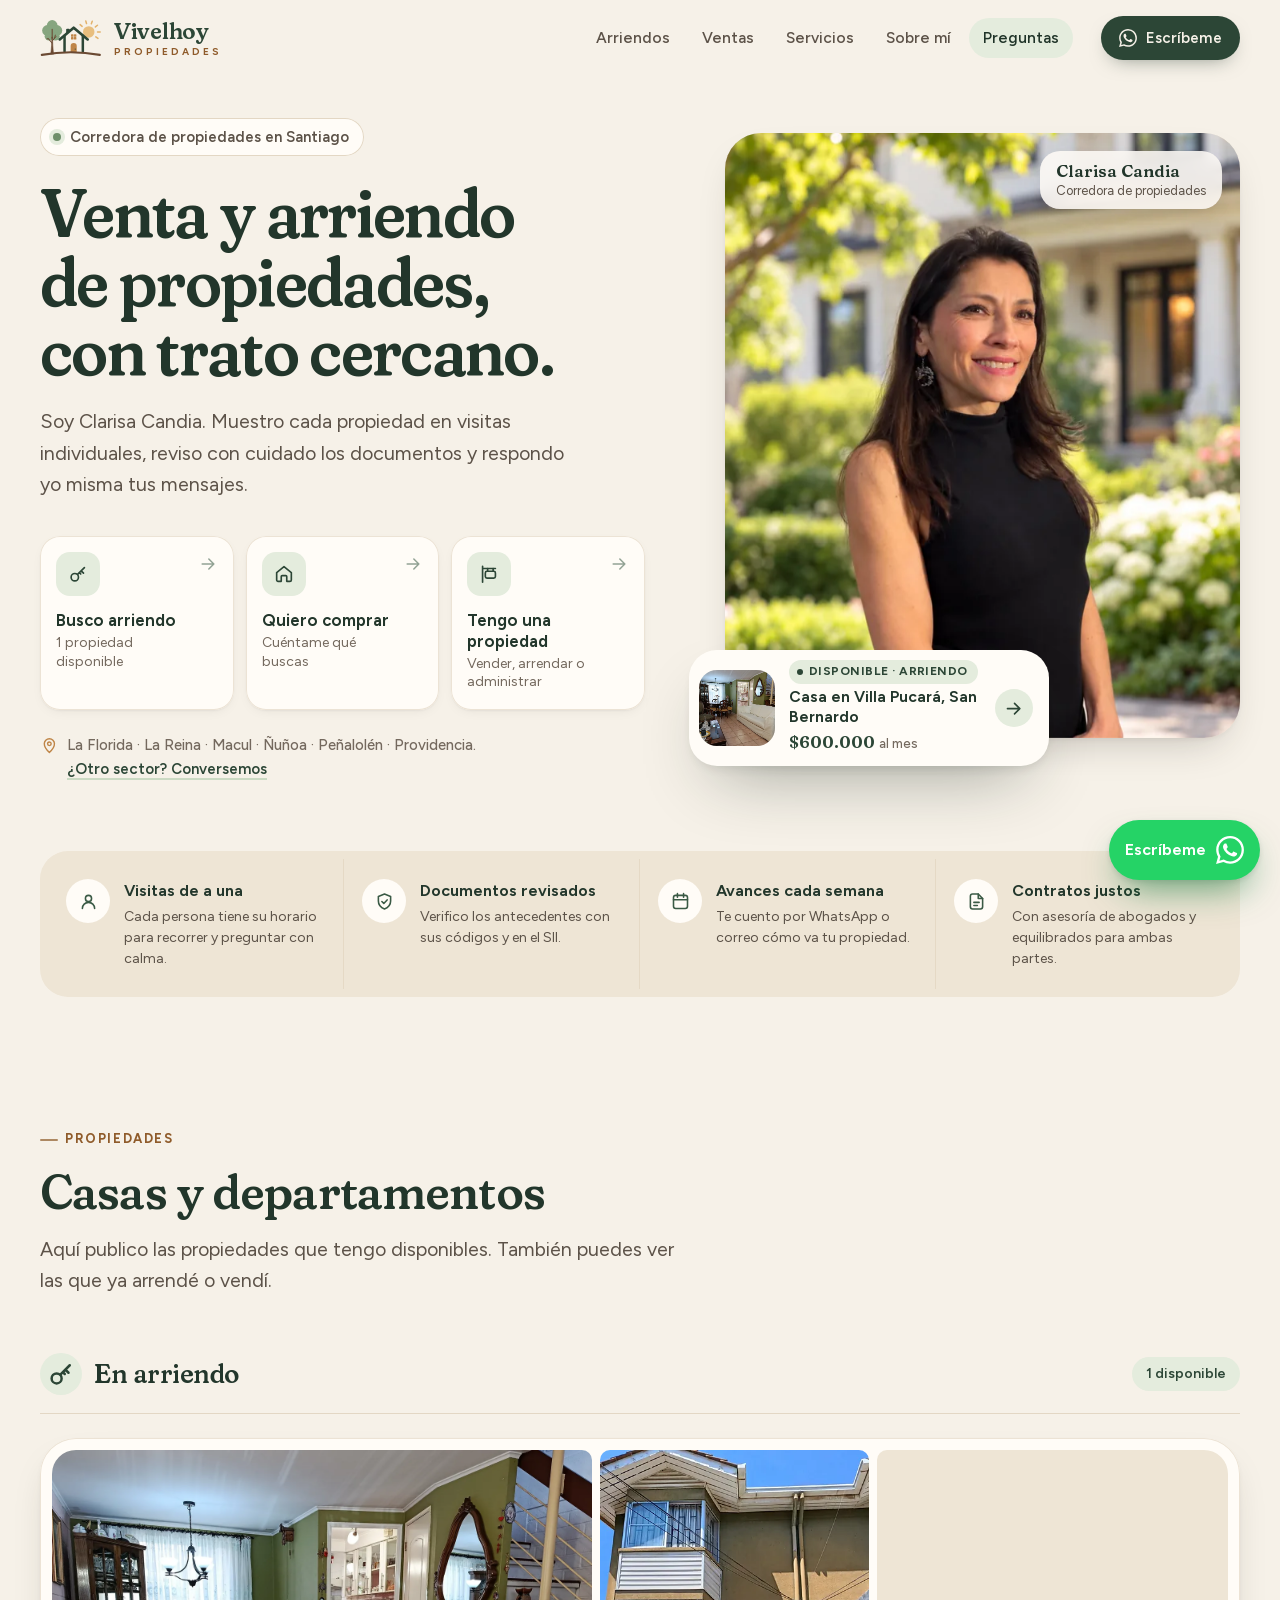
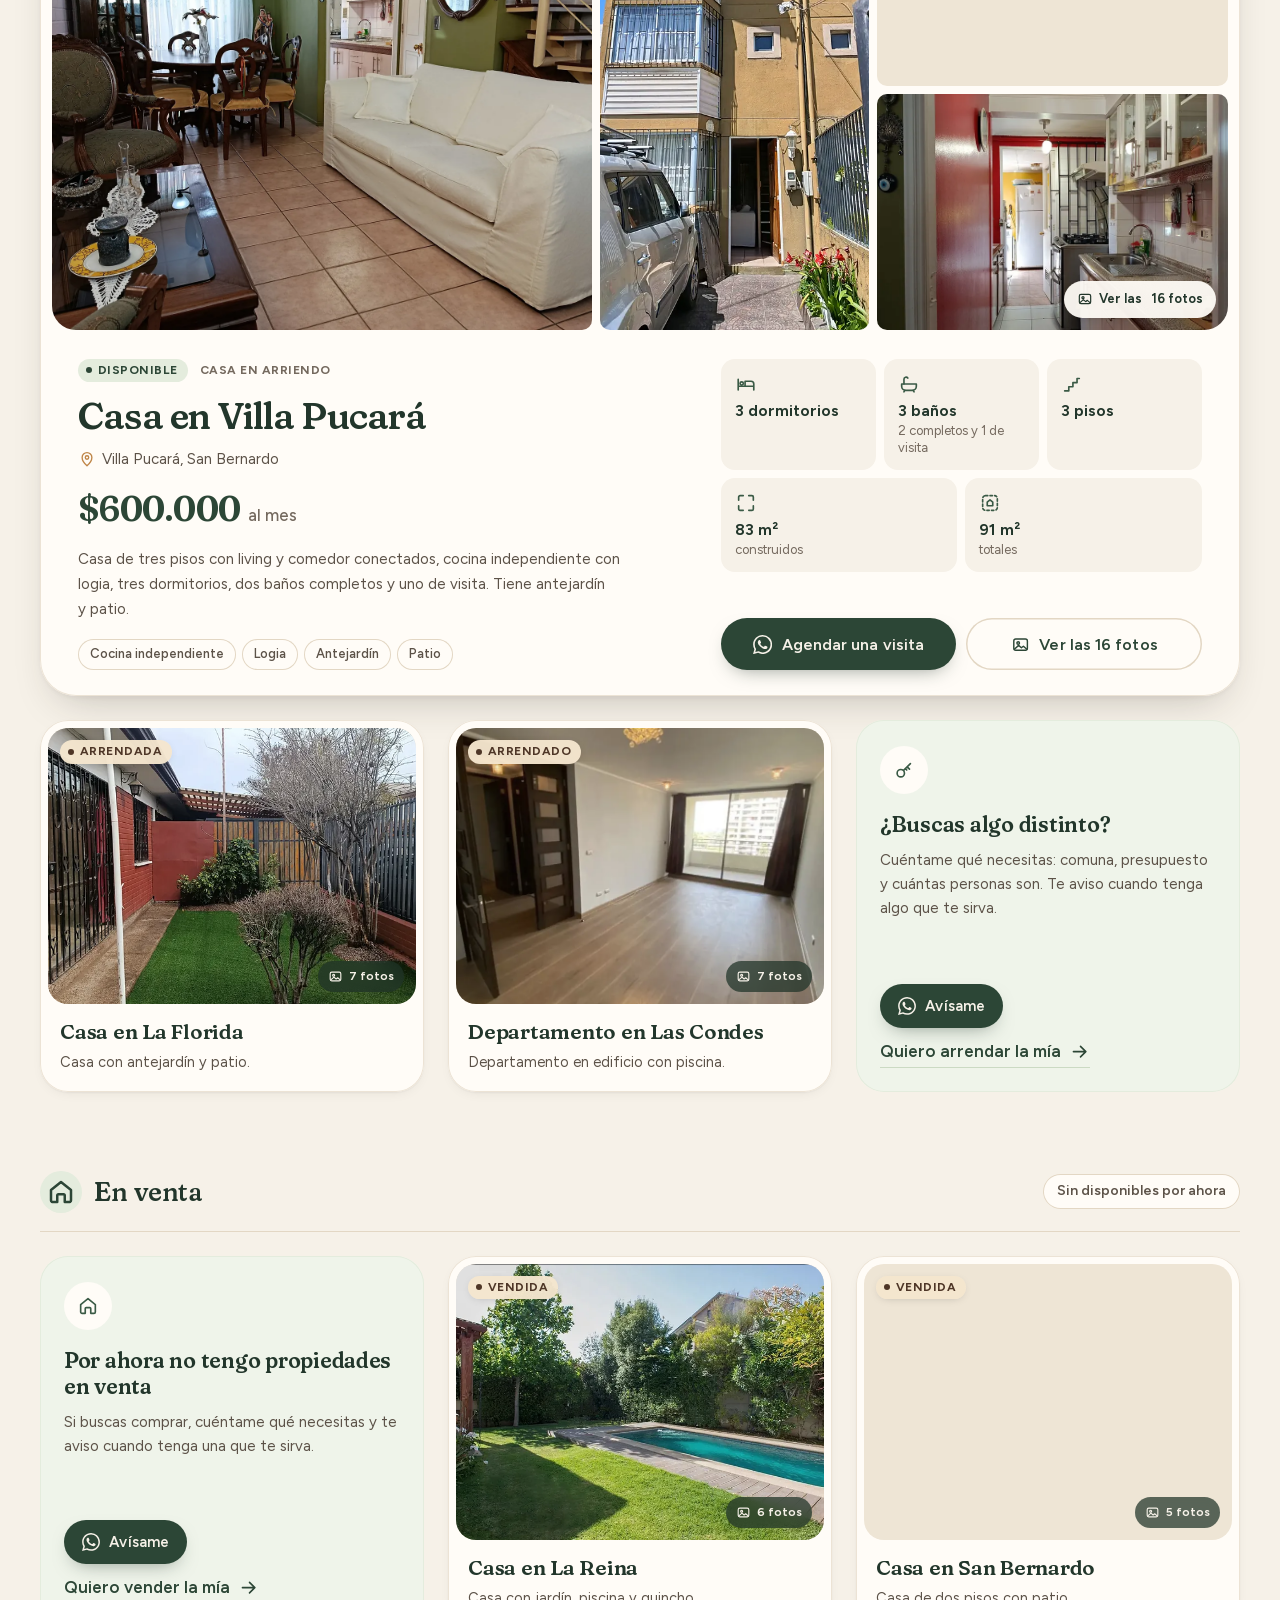
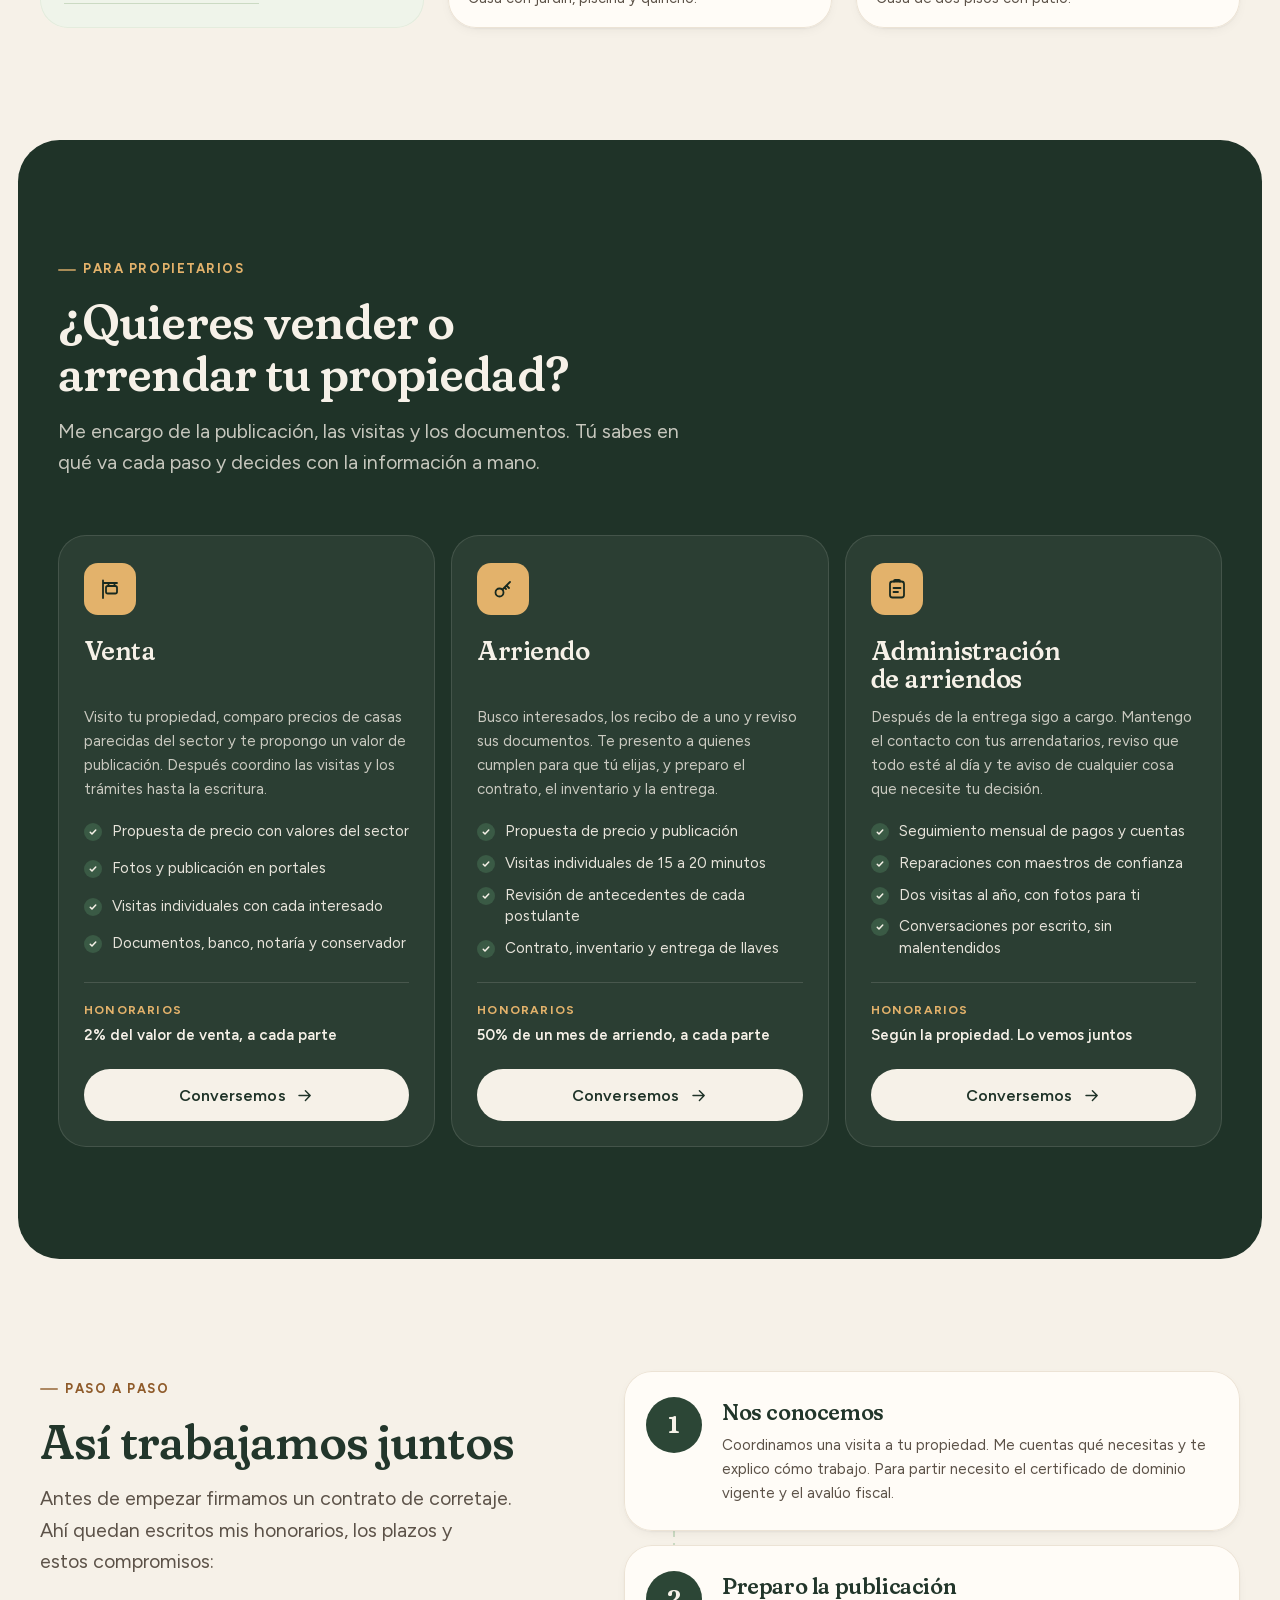
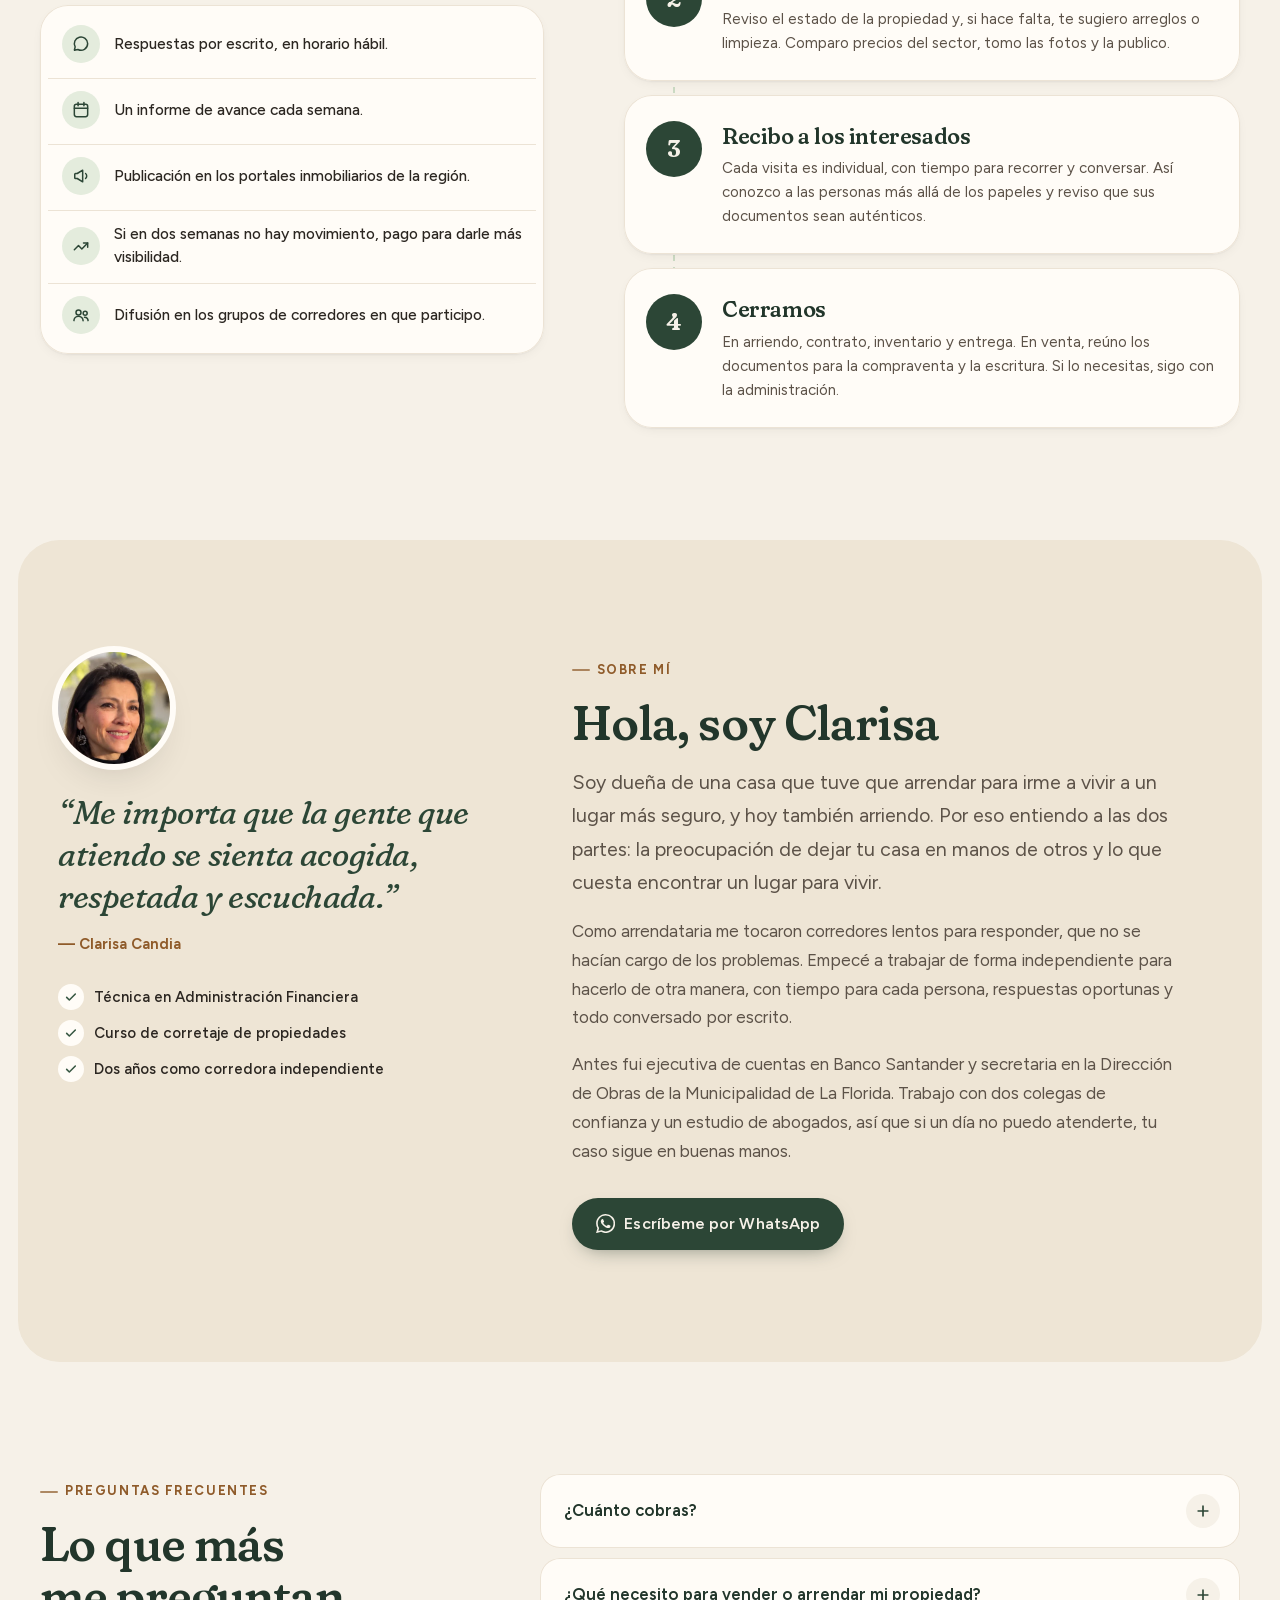
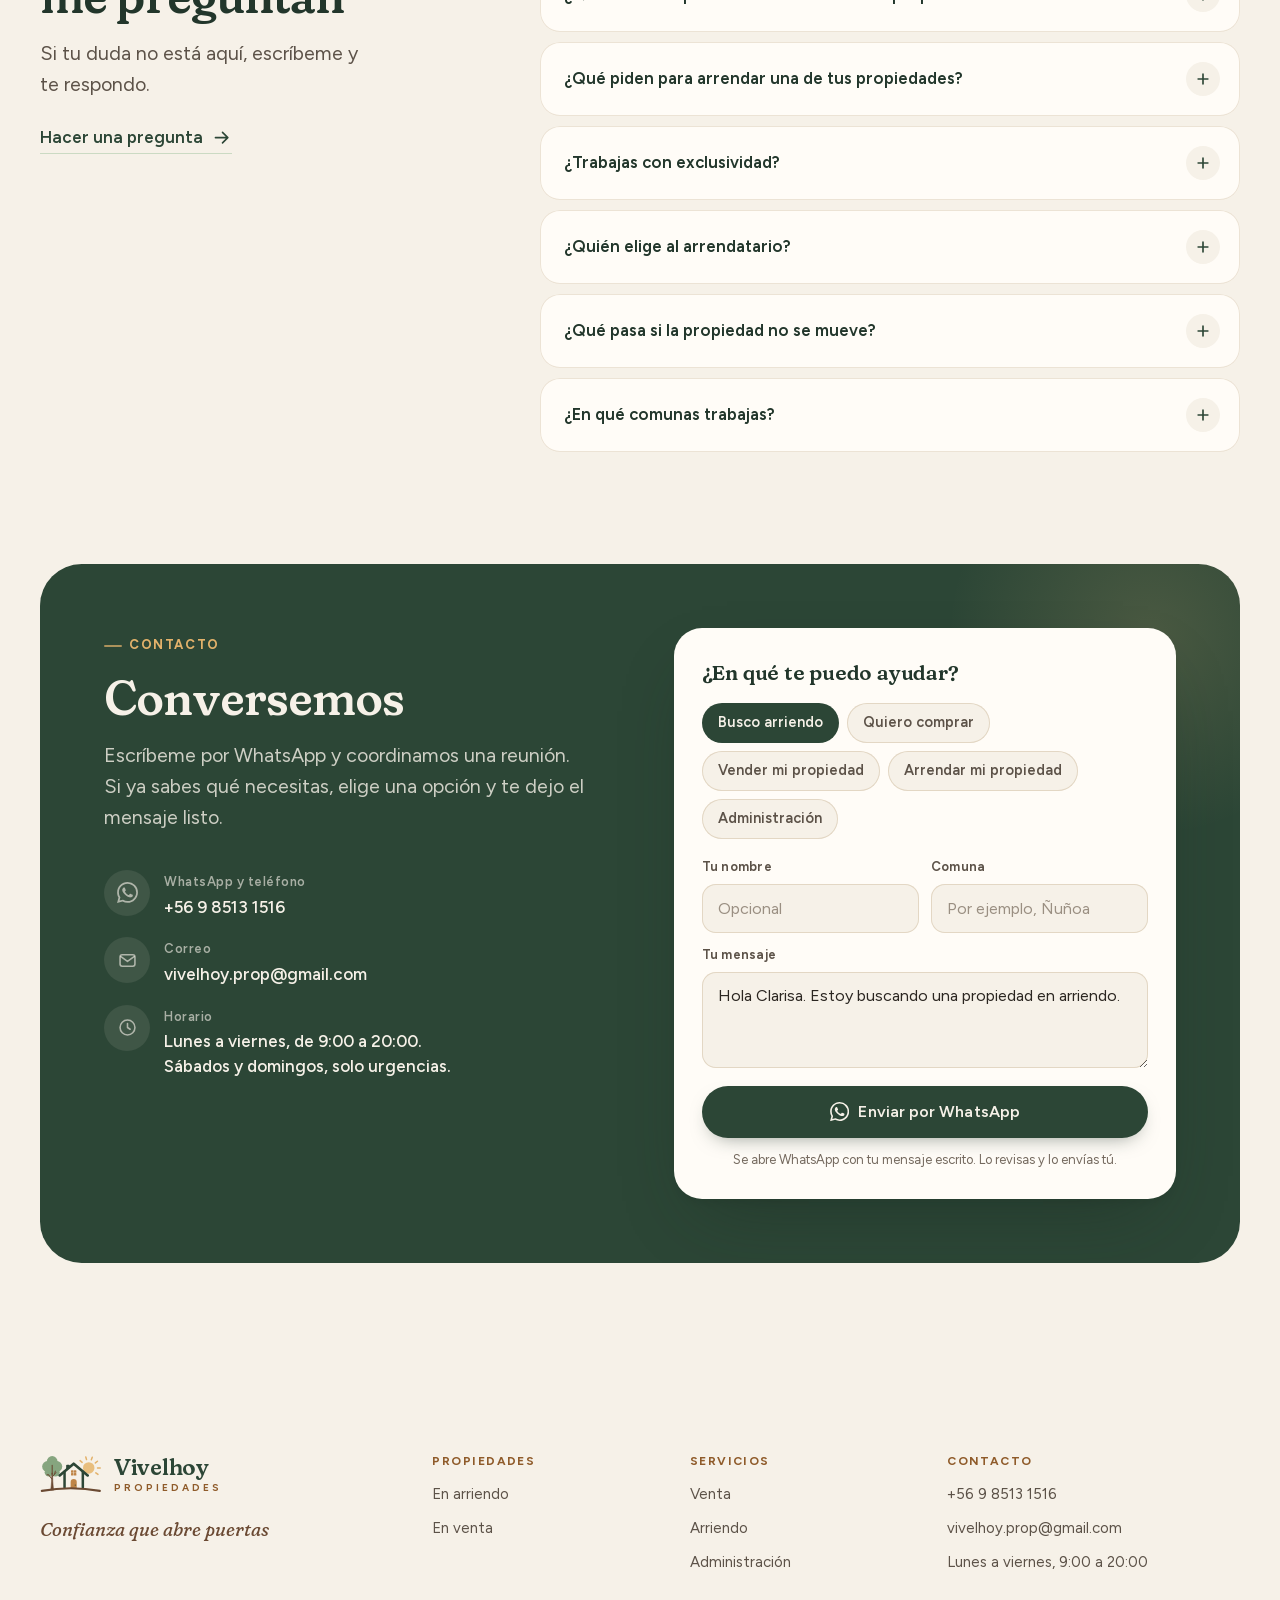
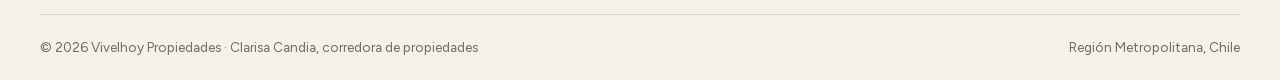
==== commit 4e28bfeb: "Logo con más identidad y La Reina entre las comunas El símbolo ahora tiene copa de árbol con tronco " ====
--- a/index.html
+++ b/index.html
@@ -4,7 +4,7 @@
   <meta charset="utf-8">
   <meta name="viewport" content="width=device-width, initial-scale=1, viewport-fit=cover">
   <title>Vivelhoy Propiedades · Venta y arriendo de casas · Clarisa Candia</title>
-  <meta name="description" content="Clarisa Candia, corredora de propiedades. Casas y departamentos en arriendo y venta en La Florida, Macul, Ñuñoa, Peñalolén, Providencia y San Bernardo. Visitas individuales y atención directa por WhatsApp.">
+  <meta name="description" content="Clarisa Candia, corredora de propiedades. Casas y departamentos en arriendo y venta en La Florida, La Reina, Macul, Ñuñoa, Peñalolén, Providencia y San Bernardo. Visitas individuales y atención directa por WhatsApp.">
   <meta name="theme-color" content="#F6F1E8">
   <meta property="og:type" content="website">
   <meta property="og:locale" content="es_CL">
@@ -38,7 +38,7 @@
     "logo": "https://garbanzo96.github.io/vivelhoy-propiedades/assets/logo/vivelhoy-logo-vertical.png",
     "slogan": "Confianza que abre puertas",
     "founder": { "@type": "Person", "name": "Clarisa Candia", "jobTitle": "Corredora de propiedades" },
-    "areaServed": ["La Florida", "Macul", "Ñuñoa", "Peñalolén", "Providencia", "San Bernardo"],
+    "areaServed": ["La Florida", "La Reina", "Macul", "Ñuñoa", "Peñalolén", "Providencia", "San Bernardo"],
     "address": { "@type": "PostalAddress", "addressRegion": "Región Metropolitana", "addressCountry": "CL" },
     "openingHoursSpecification": [{
       "@type": "OpeningHoursSpecification",
@@ -83,17 +83,20 @@
     <symbol id="i-users" viewBox="0 0 24 24"><circle cx="9" cy="9" r="3"/><path d="M3.5 19a5.5 5.5 0 0 1 11 0"/><circle cx="17" cy="10" r="2.4"/><path d="M16.2 14.6A4.5 4.5 0 0 1 20.5 19"/></symbol>
     <symbol id="i-whatsapp" viewBox="0 0 24 24"><path fill="currentColor" stroke="none" d="M17.47 14.38c-.3-.15-1.76-.87-2.03-.97-.27-.1-.47-.15-.67.15-.2.3-.77.97-.94 1.16-.17.2-.35.22-.64.08-.3-.15-1.26-.46-2.39-1.48-.88-.79-1.48-1.76-1.65-2.06-.17-.3-.02-.46.13-.6.13-.14.3-.35.45-.52.15-.18.2-.3.3-.5.1-.2.05-.37-.03-.52-.07-.15-.67-1.61-.91-2.2-.24-.58-.49-.5-.67-.51h-.57c-.2 0-.52.07-.8.37-.27.3-1.04 1.02-1.04 2.48 0 1.46 1.07 2.88 1.21 3.07.15.2 2.1 3.2 5.08 4.49.71.3 1.26.49 1.7.63.71.22 1.36.19 1.87.12.57-.09 1.76-.72 2-1.42.25-.69.25-1.29.18-1.41-.08-.13-.28-.2-.57-.35M12.05 21.79h-.01a9.87 9.87 0 0 1-5.03-1.38l-.36-.22-3.74.99 1-3.65-.24-.38a9.86 9.86 0 0 1-1.51-5.26c0-5.45 4.44-9.88 9.89-9.88 2.64 0 5.12 1.03 6.99 2.9a9.83 9.83 0 0 1 2.89 7c0 5.45-4.44 9.88-9.88 9.88m8.41-18.3A11.82 11.82 0 0 0 12.05 0C5.5 0 .16 5.34.16 11.89c0 2.1.55 4.14 1.59 5.95L.06 24l6.3-1.65a11.88 11.88 0 0 0 5.68 1.45h.01c6.55 0 11.89-5.34 11.89-11.9 0-3.17-1.24-6.16-3.48-8.4"/></symbol>
     <!-- Logo: árbol, casa y sol -->
-    <symbol id="logo-mark" viewBox="8 18 104 72">
+    <symbol id="logo-mark" viewBox="14 23 173 104">
       <g fill="none" stroke-linecap="round" stroke-linejoin="round">
-        <circle cx="87" cy="34" r="12" fill="var(--logo-sun)"/>
-        <circle cx="31" cy="43" r="19" fill="var(--logo-tree)"/>
-        <path d="M31 52v32" stroke="var(--logo-wood)" stroke-width="6.5"/>
-        <path d="M47 84V51L68 33l21 18v33z" fill="var(--logo-wall)"/>
-        <path d="M40 54l28-24 28 24" stroke="var(--logo-house)" stroke-width="7"/>
-        <path d="M47 49v35M89 49v35" stroke="var(--logo-house)" stroke-width="7"/>
-        <path d="M61 84V72a7 7 0 0 1 14 0v12z" fill="var(--logo-door)"/>
-        <circle cx="68" cy="52.5" r="4.2" fill="var(--logo-door)"/>
-        <path d="M14 84h92" stroke="var(--logo-wood)" stroke-width="7"/>
+        <g stroke="var(--logo-ray)" stroke-width="4.2"><path d="M131.6 42.6L125.9 37.8M143.8 34.8L141.8 27.6M157.2 35.1L159.8 28.1M168.5 44.1L174.4 39.4M174.6 58L182 58M169.7 71.8L175.8 76.1"/></g>
+        <circle cx="150" cy="58" r="16" fill="var(--logo-sun)"/>
+        <g fill="var(--logo-tree)"><circle cx="48" cy="40" r="15"/><circle cx="35" cy="54" r="15"/><circle cx="61" cy="54" r="15"/><circle cx="48" cy="56" r="17"/><circle cx="39" cy="70" r="12"/><circle cx="57" cy="70" r="12"/></g>
+        <path d="M44.2 119C46 104 46.9 90 47 72H49C49.1 90 50 104 51.8 119Z" fill="var(--logo-wood)" stroke="var(--logo-wood)" stroke-width="1.6"/>
+        <g stroke="var(--logo-wood)"><path d="M48 74V51" stroke-width="3"/><path d="M47.6 89L37.5 77M38 77.4L33.5 77" stroke-width="2.8"/><path d="M48.4 83L58.5 71M54.6 75.6L56.8 67" stroke-width="2.6"/></g>
+        <rect x="87" y="49" width="10" height="20" rx="2.5" fill="var(--logo-house)"/>
+        <path d="M82 116V68.5L108 46.6L134 68.5V116Z" fill="var(--logo-wall)"/>
+        <path d="M69 79L108 46.2L147 79" stroke="var(--logo-house)" stroke-width="7.5"/>
+        <path d="M82.5 69V112.5M133.5 69V112.5" stroke="var(--logo-house)" stroke-width="7"/>
+        <g fill="var(--logo-door)"><rect x="100.5" y="64.5" width="7" height="7" rx="1.6"/><rect x="108.5" y="64.5" width="7" height="7" rx="1.6"/><rect x="100.5" y="72.5" width="7" height="7" rx="1.6"/><rect x="108.5" y="72.5" width="7" height="7" rx="1.6"/><path d="M99.5 115V97.5a8.5 8.5 0 0 1 17 0V115Z"/></g>
+        <circle cx="112.3" cy="106" r="1.6" fill="var(--logo-house)"/>
+        <path d="M19 122Q100 107.5 181 122" stroke="var(--logo-wood)" stroke-width="6"/>
       </g>
     </symbol>
   </svg>
@@ -150,7 +153,7 @@
             </a>
           </nav>
 
-          <p class="hero-area rise" style="--d:4"><svg class="i" aria-hidden="true"><use href="#i-pin"/></svg>La Florida&nbsp;· Macul&nbsp;· Ñuñoa&nbsp;· Peñalolén&nbsp;· Providencia</p>
+          <p class="hero-area rise" style="--d:4"><svg class="i" aria-hidden="true"><use href="#i-pin"/></svg><span>La Florida&nbsp;· La Reina&nbsp;· Macul&nbsp;· Ñuñoa&nbsp;· Peñalolén&nbsp;· Providencia. <a class="area-link" href="#contacto">¿Otro sector? Conversemos</a></span></p>
         </div>
 
         <div class="hero-visual rise" style="--d:2">
@@ -367,7 +370,7 @@
           </div>
           <div class="acc-item">
             <h3><button type="button" aria-expanded="false" aria-controls="faq-7" id="faq-7-btn">¿En qué comunas trabajas?<span class="acc-icon" aria-hidden="true"><svg class="i"><use href="#i-plus"/></svg></span></button></h3>
-            <div class="acc-panel" id="faq-7" role="region" aria-labelledby="faq-7-btn"><div><p>Principalmente en La Florida, Macul, Ñuñoa, Peñalolén y Providencia. También he trabajado en San Bernardo, La Reina y Las Condes. Si tu propiedad está en otra comuna, escríbeme y lo vemos.</p></div></div>
+            <div class="acc-panel" id="faq-7" role="region" aria-labelledby="faq-7-btn"><div><p>Principalmente en La Florida, La Reina, Macul, Ñuñoa, Peñalolén y Providencia. También he trabajado en San Bernardo y Las Condes. Si tu casa está en otro sector, escríbeme y conversamos.</p></div></div>
           </div>
         </div>
       </div>
--- a/css/styles.css
+++ b/css/styles.css
@@ -62,6 +62,7 @@
 
   /* Logo */
   --logo-sun: #E8BE7E;
+  --logo-ray: #E3B26B;
   --logo-tree: #86A57F;
   --logo-wood: #6B4A33;
   --logo-wall: var(--cream);
@@ -220,7 +221,7 @@
 .header-inner { height: 100%; display: flex; align-items: center; justify-content: space-between; gap: 24px; }
 
 .brand { display: inline-flex; align-items: center; gap: 11px; text-decoration: none; color: inherit; }
-.brand-mark { width: 54px; height: 38px; }
+.brand-mark { width: 62px; height: 38px; }
 .brand-text { display: flex; flex-direction: column; line-height: 1; }
 .brand-name {
   font-family: var(--font-display); font-variation-settings: "SOFT" 100, "WONK" 0, "opsz" 72;
@@ -285,7 +286,12 @@
 .path:hover .path-arrow { transform: translateX(3px); opacity: 1; }
 
 .hero-area { margin-top: 1.5rem; display: flex; align-items: center; gap: .55em; color: var(--ink-3); font-size: var(--fs-sm); font-weight: 500; }
+.hero-area { align-items: flex-start; line-height: 1.55; }
+.hero-area .i { margin-top: .12em; }
 .hero-area .i { color: var(--caramel-500); }
+.area-link { color: var(--green-800); font-weight: 600; text-decoration: underline; text-decoration-color: var(--green-200); text-underline-offset: 4px; text-decoration-thickness: 1.5px; }
+.area-link:hover { text-decoration-color: var(--green-700); }
+.area-link { white-space: nowrap; }
 
 .hero-visual { position: relative; padding-bottom: 28px; }
 .portrait {
@@ -824,7 +830,7 @@
 }
 
 @media (max-width: 420px) {
-  .brand-mark { width: 46px; height: 32px; }
+  .brand-mark { width: 52px; height: 32px; }
   .brand-name { font-size: 1.32rem; }
   .brand-sub { font-size: .5625rem; letter-spacing: .26em; }
   .hero h1 { font-size: 2.35rem; }
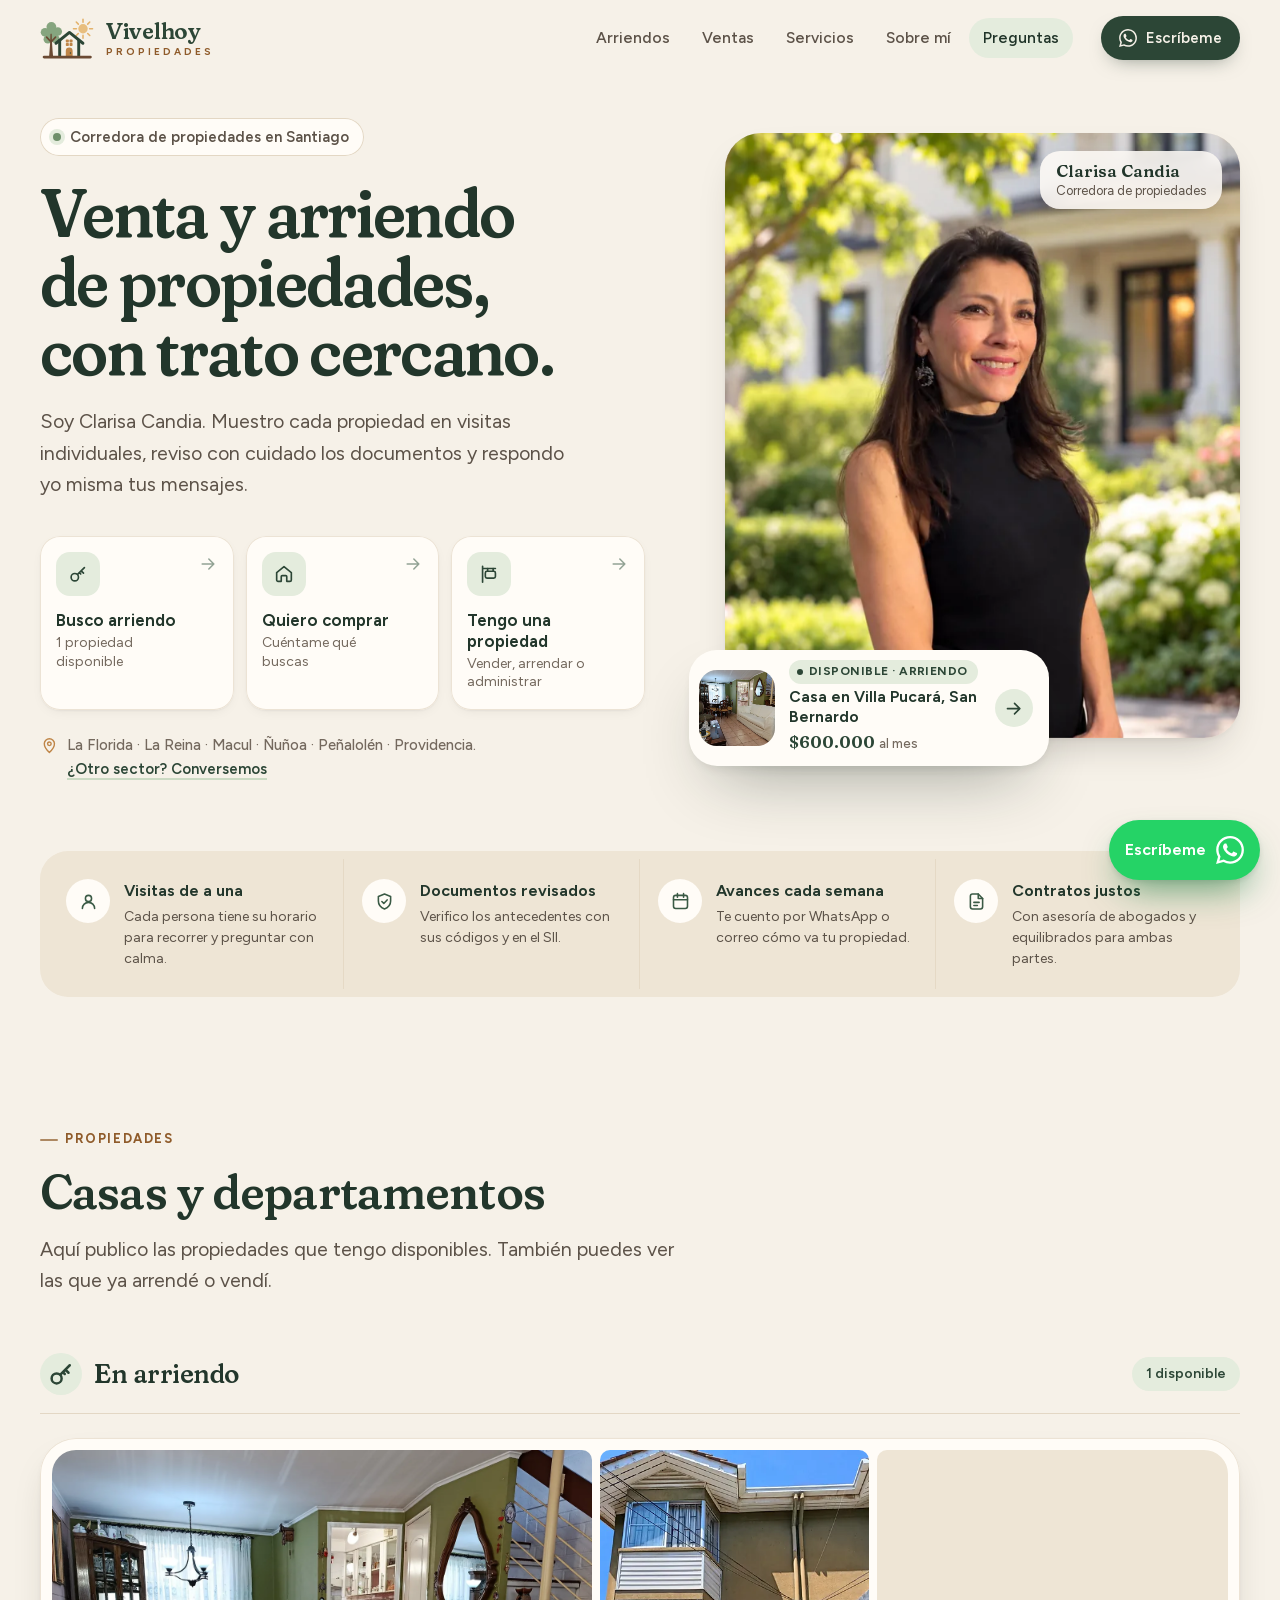
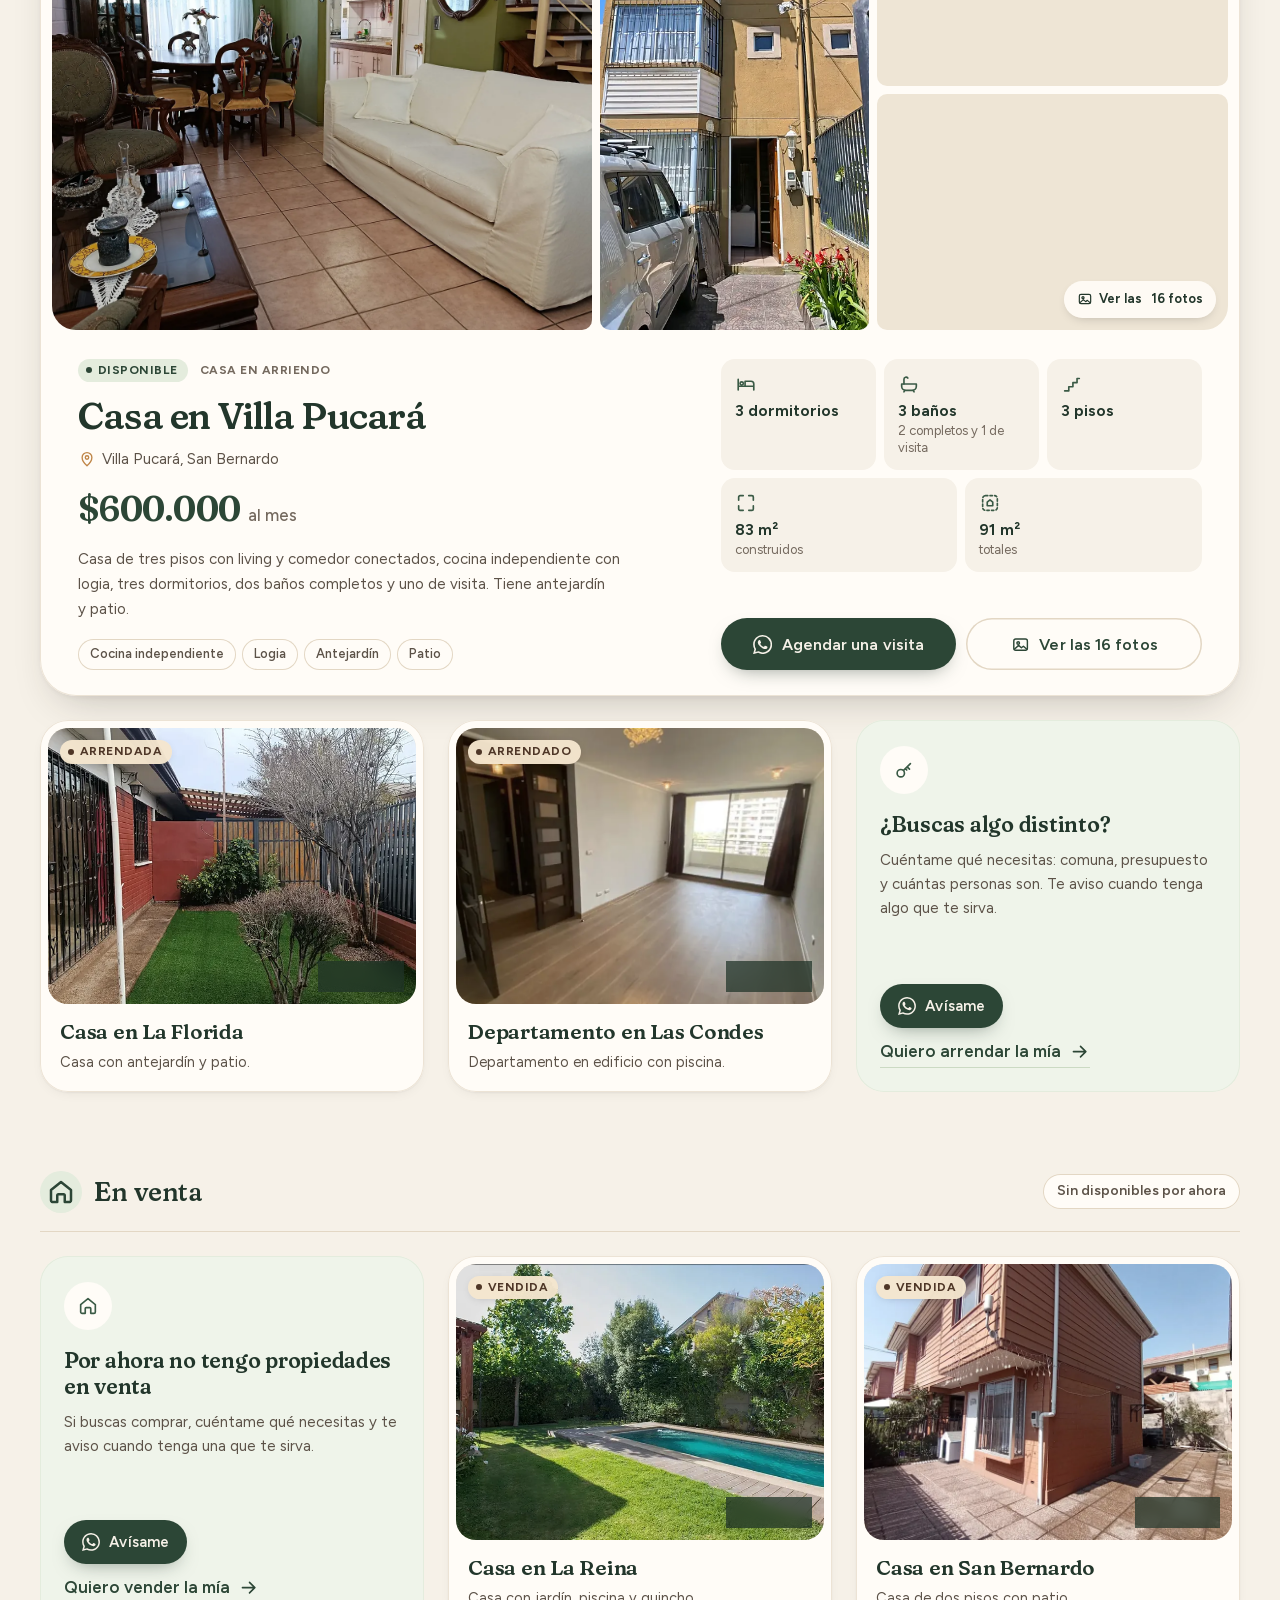
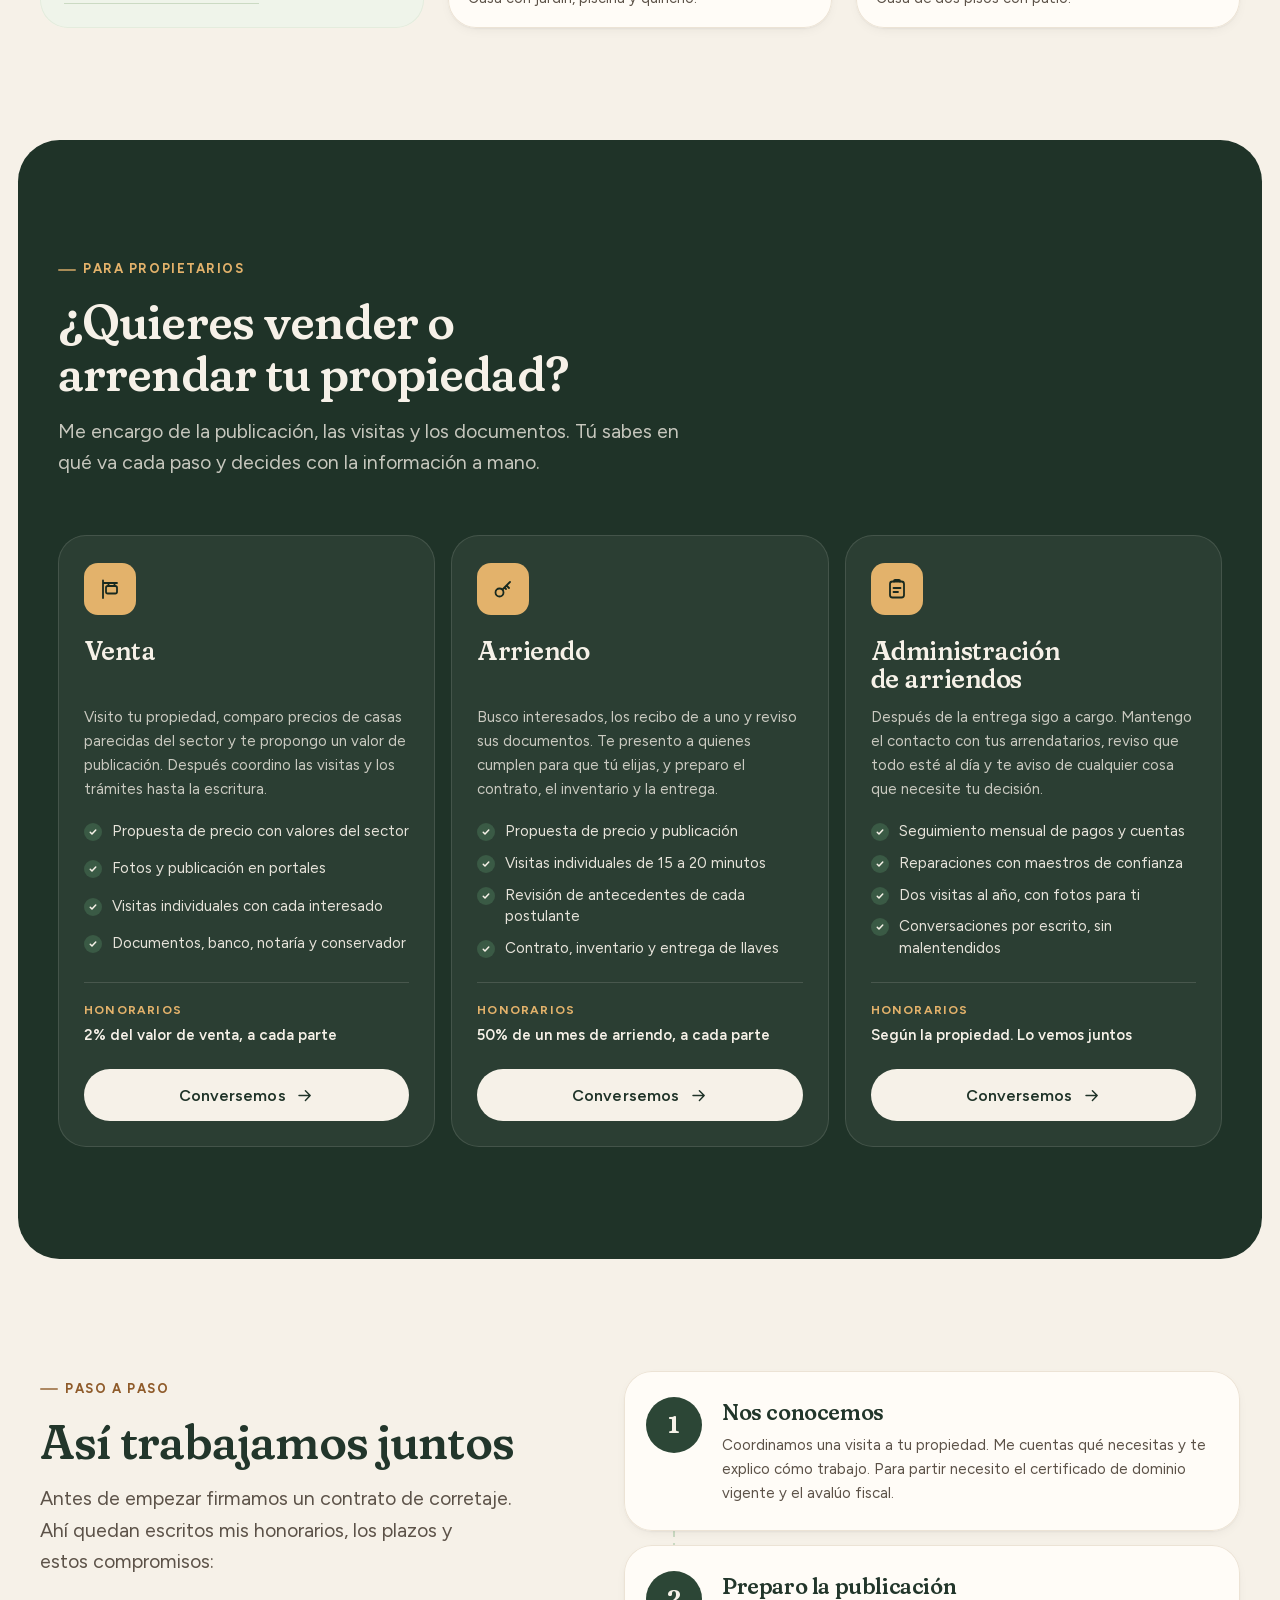
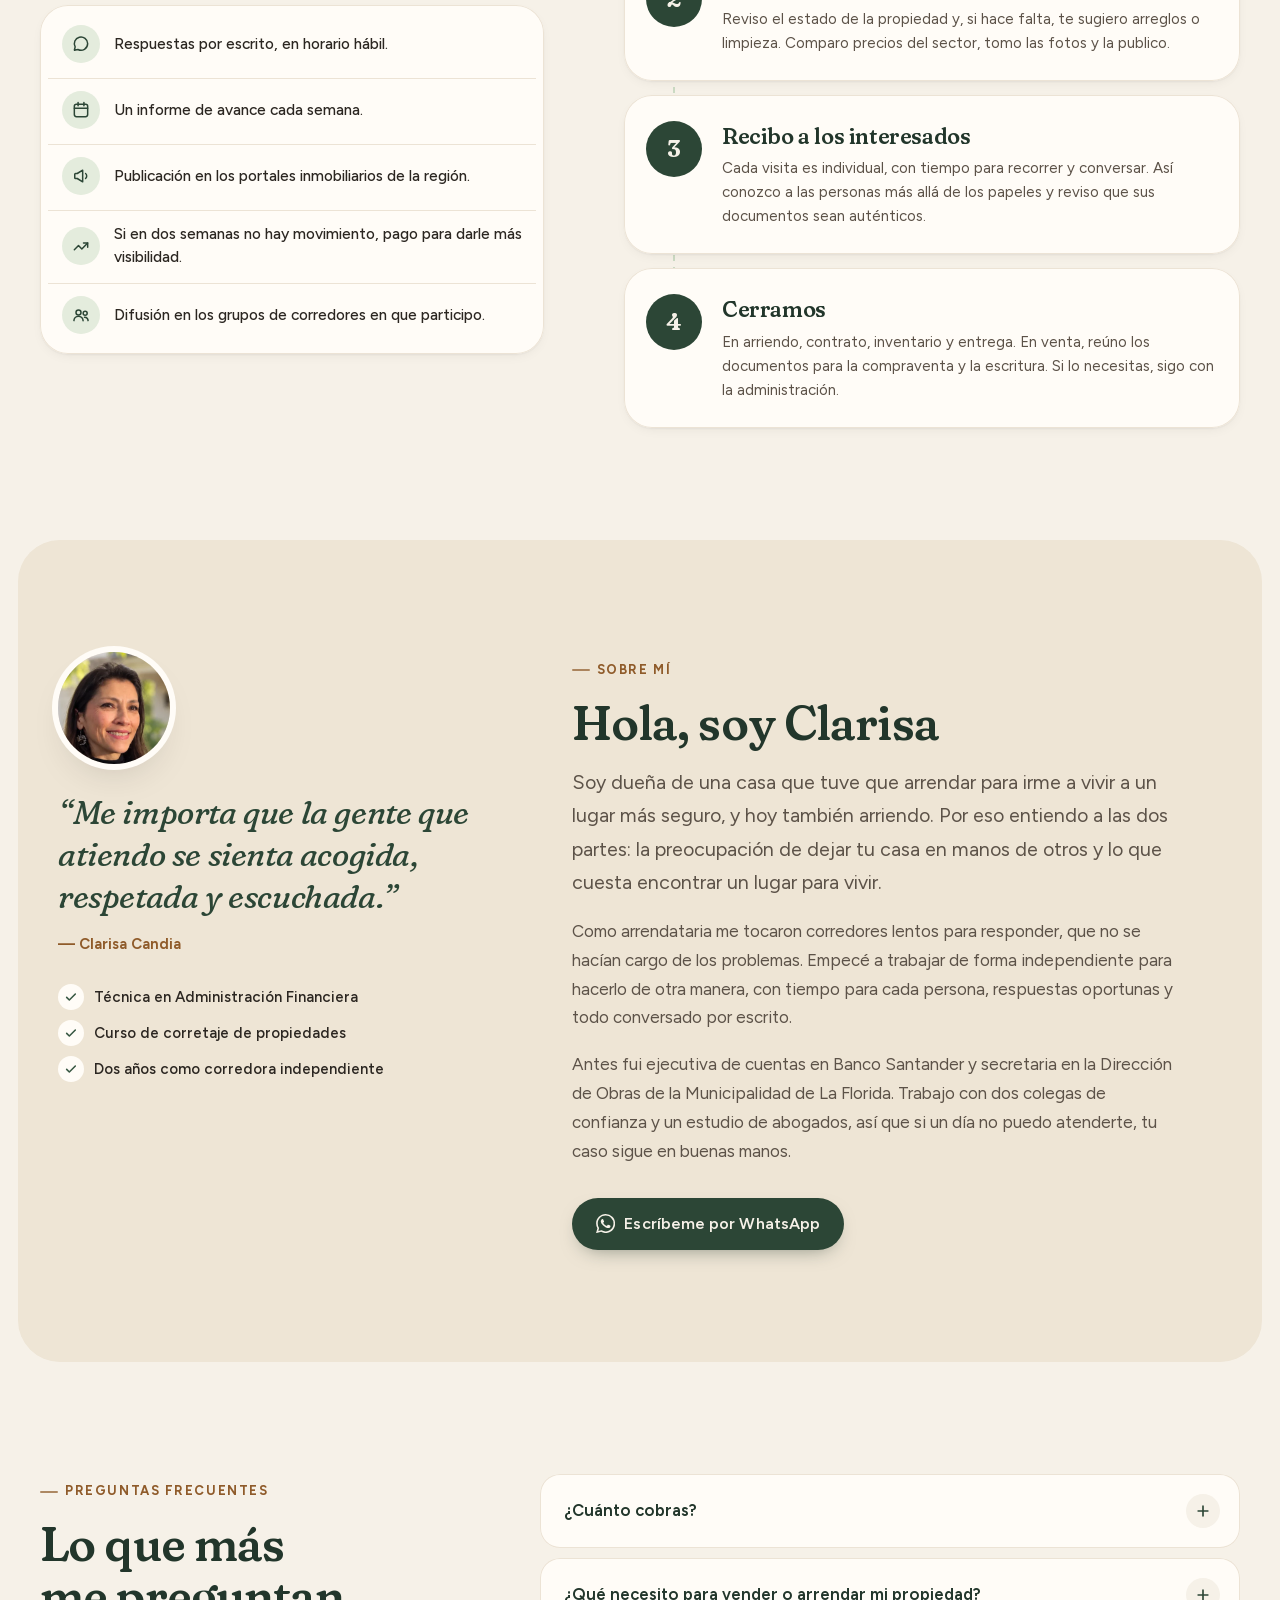
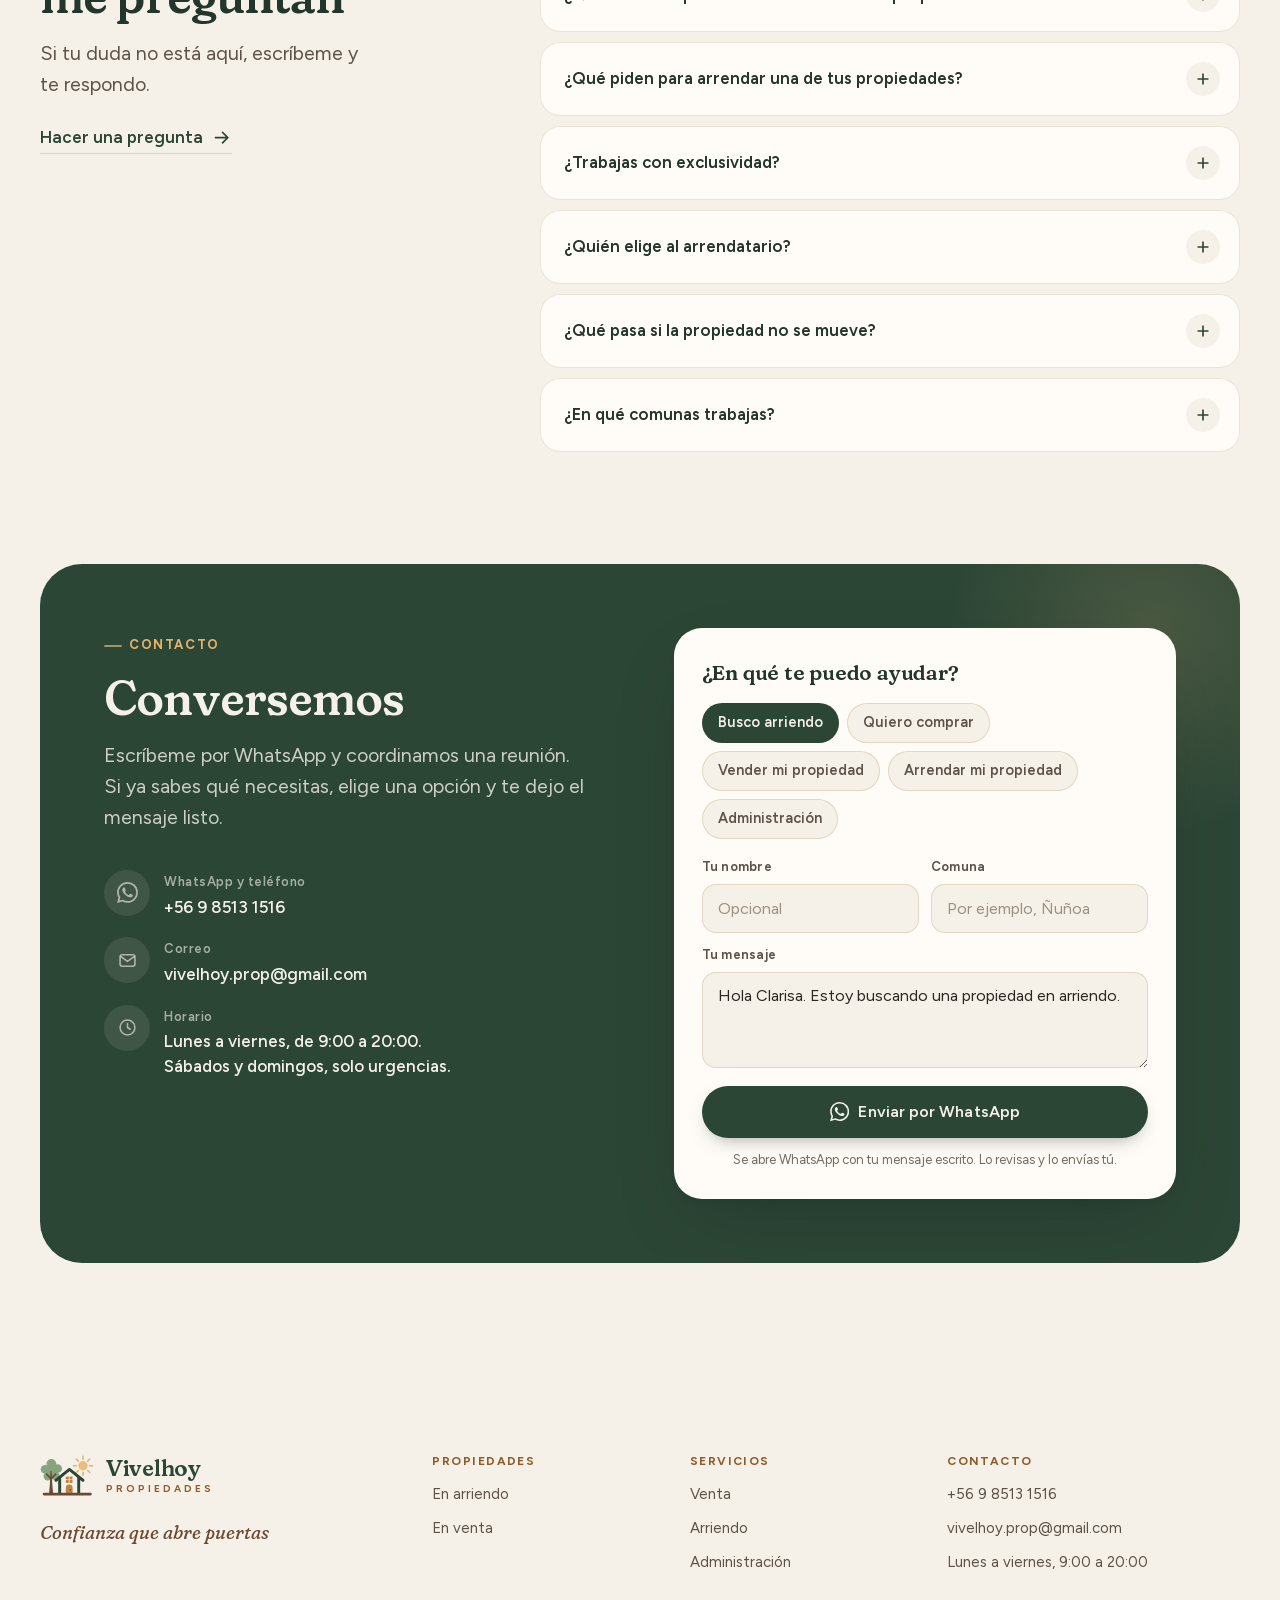
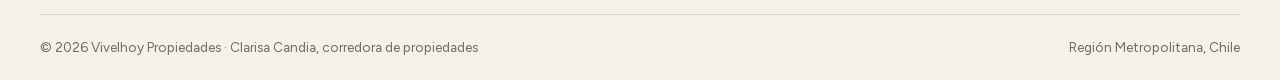
==== commit 7f7a46eb: "Logo ajustado: sol completo con rayos, árbol con ramas en Y, casa sin chimenea Se aplica la versión " ====
--- a/index.html
+++ b/index.html
@@ -83,20 +83,19 @@
     <symbol id="i-users" viewBox="0 0 24 24"><circle cx="9" cy="9" r="3"/><path d="M3.5 19a5.5 5.5 0 0 1 11 0"/><circle cx="17" cy="10" r="2.4"/><path d="M16.2 14.6A4.5 4.5 0 0 1 20.5 19"/></symbol>
     <symbol id="i-whatsapp" viewBox="0 0 24 24"><path fill="currentColor" stroke="none" d="M17.47 14.38c-.3-.15-1.76-.87-2.03-.97-.27-.1-.47-.15-.67.15-.2.3-.77.97-.94 1.16-.17.2-.35.22-.64.08-.3-.15-1.26-.46-2.39-1.48-.88-.79-1.48-1.76-1.65-2.06-.17-.3-.02-.46.13-.6.13-.14.3-.35.45-.52.15-.18.2-.3.3-.5.1-.2.05-.37-.03-.52-.07-.15-.67-1.61-.91-2.2-.24-.58-.49-.5-.67-.51h-.57c-.2 0-.52.07-.8.37-.27.3-1.04 1.02-1.04 2.48 0 1.46 1.07 2.88 1.21 3.07.15.2 2.1 3.2 5.08 4.49.71.3 1.26.49 1.7.63.71.22 1.36.19 1.87.12.57-.09 1.76-.72 2-1.42.25-.69.25-1.29.18-1.41-.08-.13-.28-.2-.57-.35M12.05 21.79h-.01a9.87 9.87 0 0 1-5.03-1.38l-.36-.22-3.74.99 1-3.65-.24-.38a9.86 9.86 0 0 1-1.51-5.26c0-5.45 4.44-9.88 9.89-9.88 2.64 0 5.12 1.03 6.99 2.9a9.83 9.83 0 0 1 2.89 7c0 5.45-4.44 9.88-9.88 9.88m8.41-18.3A11.82 11.82 0 0 0 12.05 0C5.5 0 .16 5.34.16 11.89c0 2.1.55 4.14 1.59 5.95L.06 24l6.3-1.65a11.88 11.88 0 0 0 5.68 1.45h.01c6.55 0 11.89-5.34 11.89-11.9 0-3.17-1.24-6.16-3.48-8.4"/></symbol>
     <!-- Logo: árbol, casa y sol -->
-    <symbol id="logo-mark" viewBox="14 23 173 104">
+    <symbol id="logo-mark" viewBox="70.6 51.9 110 84">
       <g fill="none" stroke-linecap="round" stroke-linejoin="round">
-        <g stroke="var(--logo-ray)" stroke-width="4.2"><path d="M131.6 42.6L125.9 37.8M143.8 34.8L141.8 27.6M157.2 35.1L159.8 28.1M168.5 44.1L174.4 39.4M174.6 58L182 58M169.7 71.8L175.8 76.1"/></g>
-        <circle cx="150" cy="58" r="16" fill="var(--logo-sun)"/>
-        <g fill="var(--logo-tree)"><circle cx="48" cy="40" r="15"/><circle cx="35" cy="54" r="15"/><circle cx="61" cy="54" r="15"/><circle cx="48" cy="56" r="17"/><circle cx="39" cy="70" r="12"/><circle cx="57" cy="70" r="12"/></g>
-        <path d="M44.2 119C46 104 46.9 90 47 72H49C49.1 90 50 104 51.8 119Z" fill="var(--logo-wood)" stroke="var(--logo-wood)" stroke-width="1.6"/>
-        <g stroke="var(--logo-wood)"><path d="M48 74V51" stroke-width="3"/><path d="M47.6 89L37.5 77M38 77.4L33.5 77" stroke-width="2.8"/><path d="M48.4 83L58.5 71M54.6 75.6L56.8 67" stroke-width="2.6"/></g>
-        <rect x="87" y="49" width="10" height="20" rx="2.5" fill="var(--logo-house)"/>
-        <path d="M82 116V68.5L108 46.6L134 68.5V116Z" fill="var(--logo-wall)"/>
-        <path d="M69 79L108 46.2L147 79" stroke="var(--logo-house)" stroke-width="7.5"/>
-        <path d="M82.5 69V112.5M133.5 69V112.5" stroke="var(--logo-house)" stroke-width="7"/>
-        <g fill="var(--logo-door)"><rect x="100.5" y="64.5" width="7" height="7" rx="1.6"/><rect x="108.5" y="64.5" width="7" height="7" rx="1.6"/><rect x="100.5" y="72.5" width="7" height="7" rx="1.6"/><rect x="108.5" y="72.5" width="7" height="7" rx="1.6"/><path d="M99.5 115V97.5a8.5 8.5 0 0 1 17 0V115Z"/></g>
-        <circle cx="112.3" cy="106" r="1.6" fill="var(--logo-house)"/>
-        <path d="M19 122Q100 107.5 181 122" stroke="var(--logo-wood)" stroke-width="6"/>
+        <g stroke="var(--logo-ray)" stroke-width="3.2"><path d="M158.4 60.5V54.5M168 64.4L172.2 60.2M171.9 74H177.9M168 83.6L172.2 87.8M158.4 87.5V93.5M148.8 83.6L144.6 87.8M144.9 74H138.9M148.8 64.4L144.6 60.2"/></g>
+        <circle cx="158.4" cy="74" r="9.6" fill="var(--logo-sun)"/>
+        <g fill="var(--logo-tree)"><circle cx="93.6" cy="70" r="10"/><circle cx="80.6" cy="81" r="8.8"/><circle cx="106.6" cy="79.5" r="8.8"/><circle cx="93.6" cy="84" r="11.5"/><circle cx="86.4" cy="95.2" r="8.8"/><circle cx="101.2" cy="94" r="9"/></g>
+        <path d="M88.9 131C90.4 114 91.4 99 91.7 85Q93 82.4 94.3 85C94.6 99 95.6 114 97.1 131Z" fill="var(--logo-wood)"/>
+        <g stroke="var(--logo-wood)" stroke-width="3.4"><path d="M92.6 100.6L83.8 91M93.4 100.6L102.2 91"/></g>
+        <path d="M110.6 131V97.6L130.6 82L149.6 97.4V131Z" fill="var(--logo-wall)"/>
+        <path d="M103 103.6L130.6 81.4L158.2 103.6" stroke="var(--logo-house)" stroke-width="6"/>
+        <path d="M110.6 98V129M149.6 98V129" stroke="var(--logo-house)" stroke-width="6"/>
+        <g fill="var(--logo-door)"><rect x="123.2" y="96" width="6.2" height="6.1" rx="1.5"/><rect x="130.8" y="96" width="6.2" height="6.1" rx="1.5"/><rect x="123.2" y="103.3" width="6.2" height="6.1" rx="1.5"/><rect x="130.8" y="103.3" width="6.2" height="6.1" rx="1.5"/><path d="M123.1 131V119.4a7 7 0 0 1 14 0V131Z"/></g>
+        <circle cx="132.6" cy="123.6" r="1.4" fill="var(--logo-house)"/>
+        <path d="M78.6 132H173.6" stroke="var(--logo-wood)" stroke-width="5.6"/>
       </g>
     </symbol>
   </svg>
--- a/css/styles.css
+++ b/css/styles.css
@@ -221,7 +221,7 @@
 .header-inner { height: 100%; display: flex; align-items: center; justify-content: space-between; gap: 24px; }
 
 .brand { display: inline-flex; align-items: center; gap: 11px; text-decoration: none; color: inherit; }
-.brand-mark { width: 62px; height: 38px; }
+.brand-mark { width: 54px; height: 41px; }
 .brand-text { display: flex; flex-direction: column; line-height: 1; }
 .brand-name {
   font-family: var(--font-display); font-variation-settings: "SOFT" 100, "WONK" 0, "opsz" 72;
@@ -830,7 +830,7 @@
 }
 
 @media (max-width: 420px) {
-  .brand-mark { width: 52px; height: 32px; }
+  .brand-mark { width: 46px; height: 35px; }
   .brand-name { font-size: 1.32rem; }
   .brand-sub { font-size: .5625rem; letter-spacing: .26em; }
   .hero h1 { font-size: 2.35rem; }
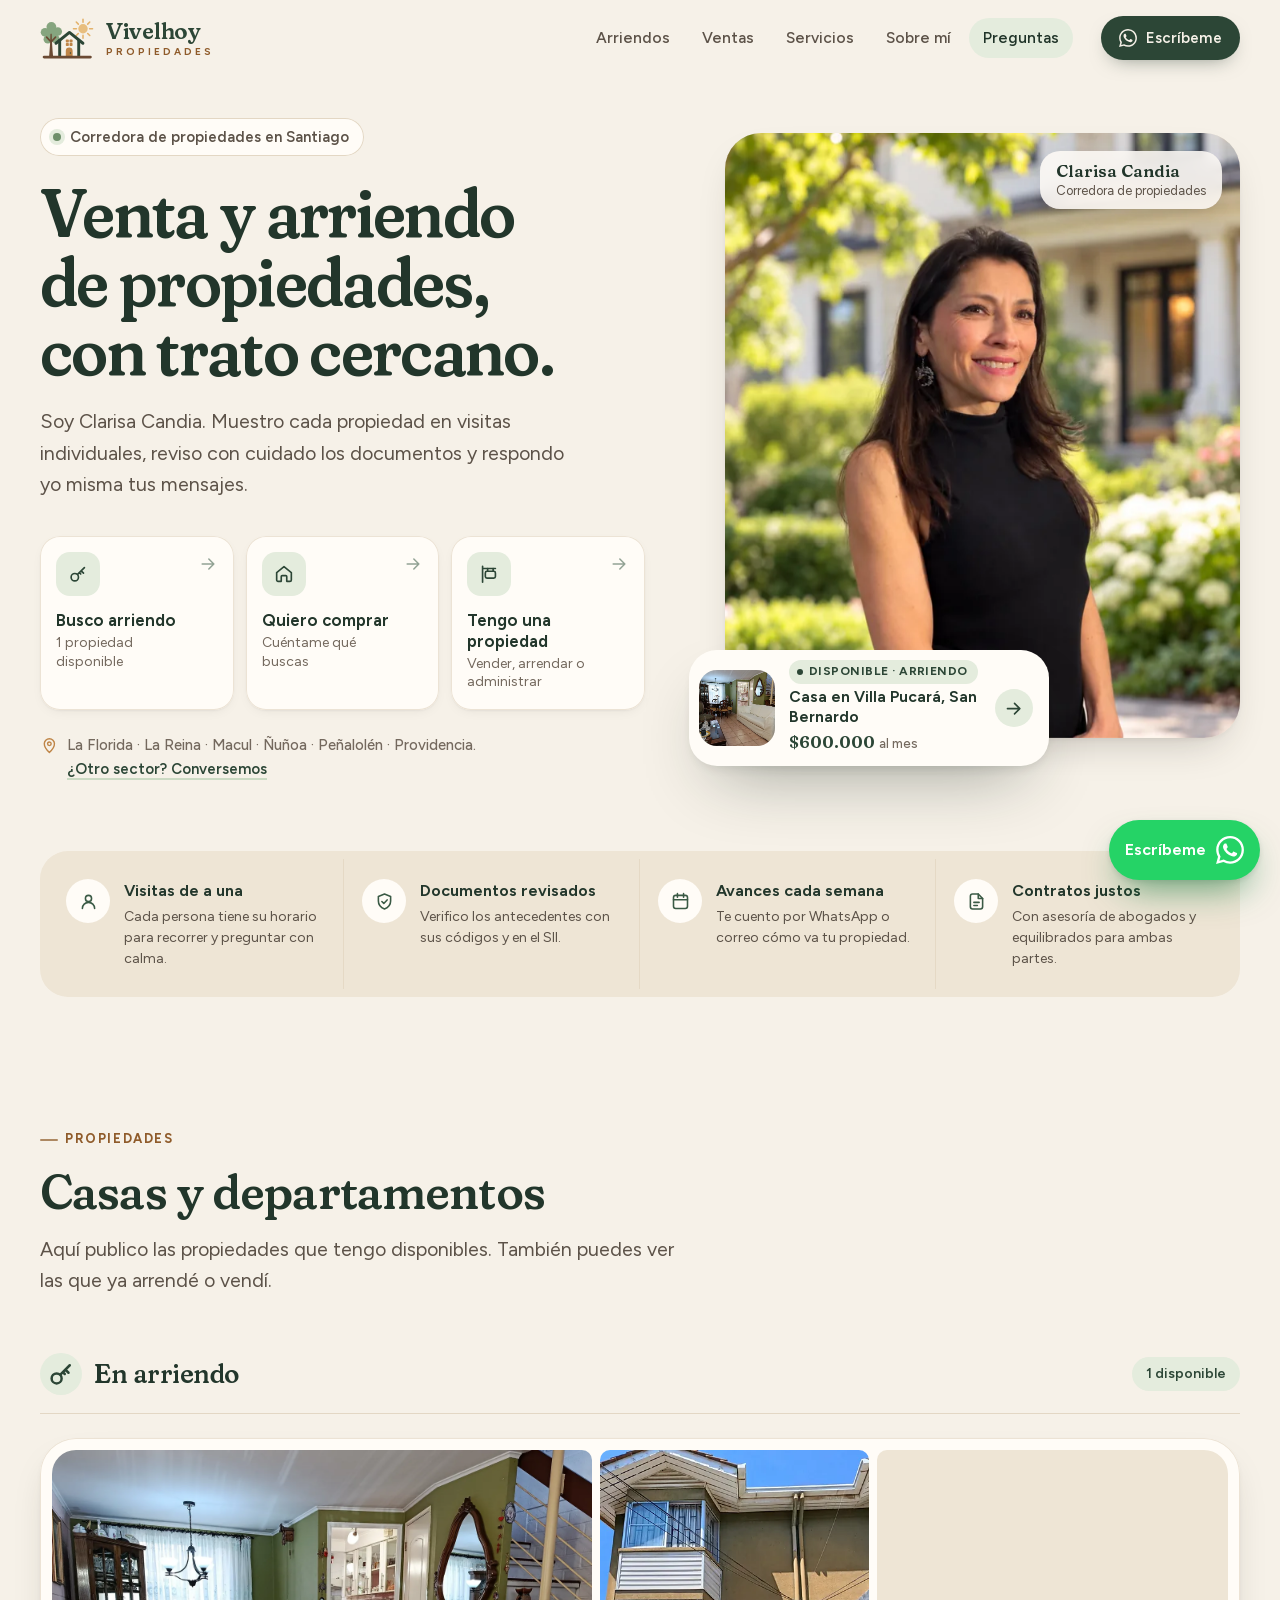
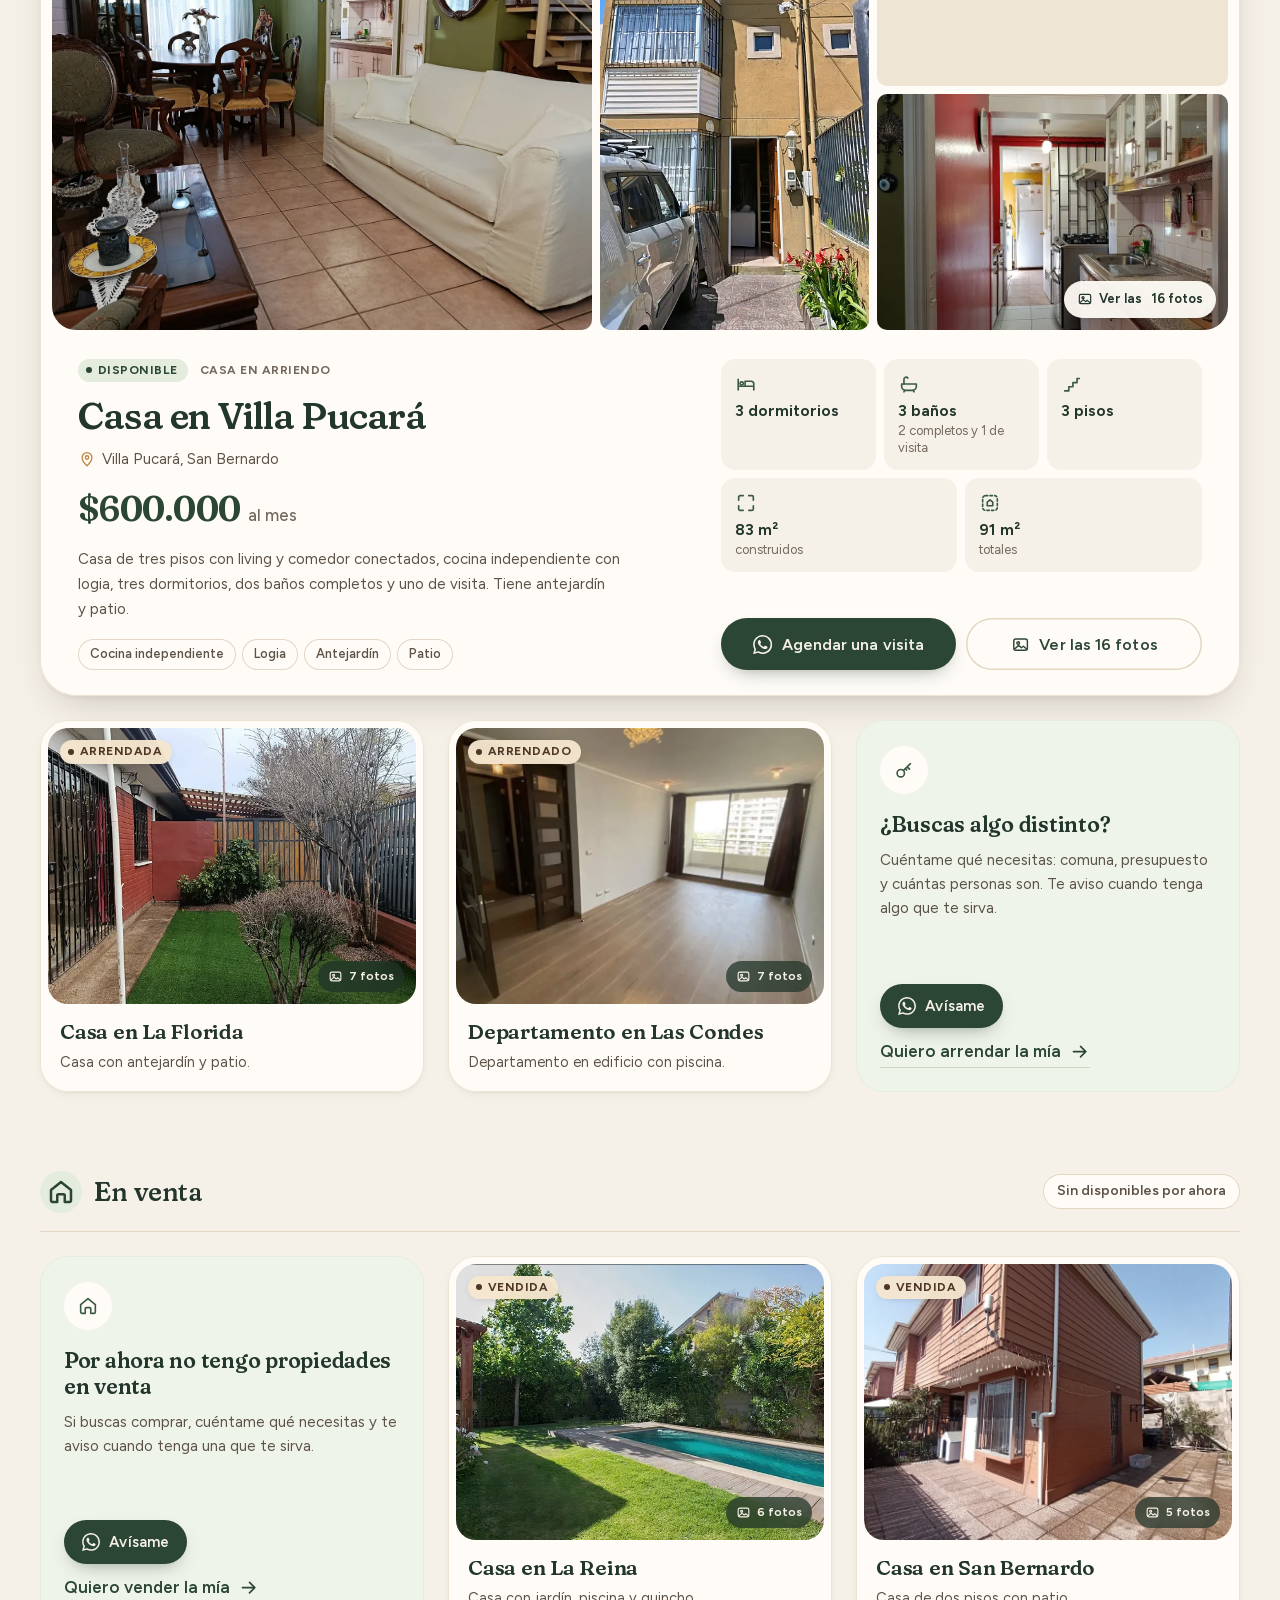
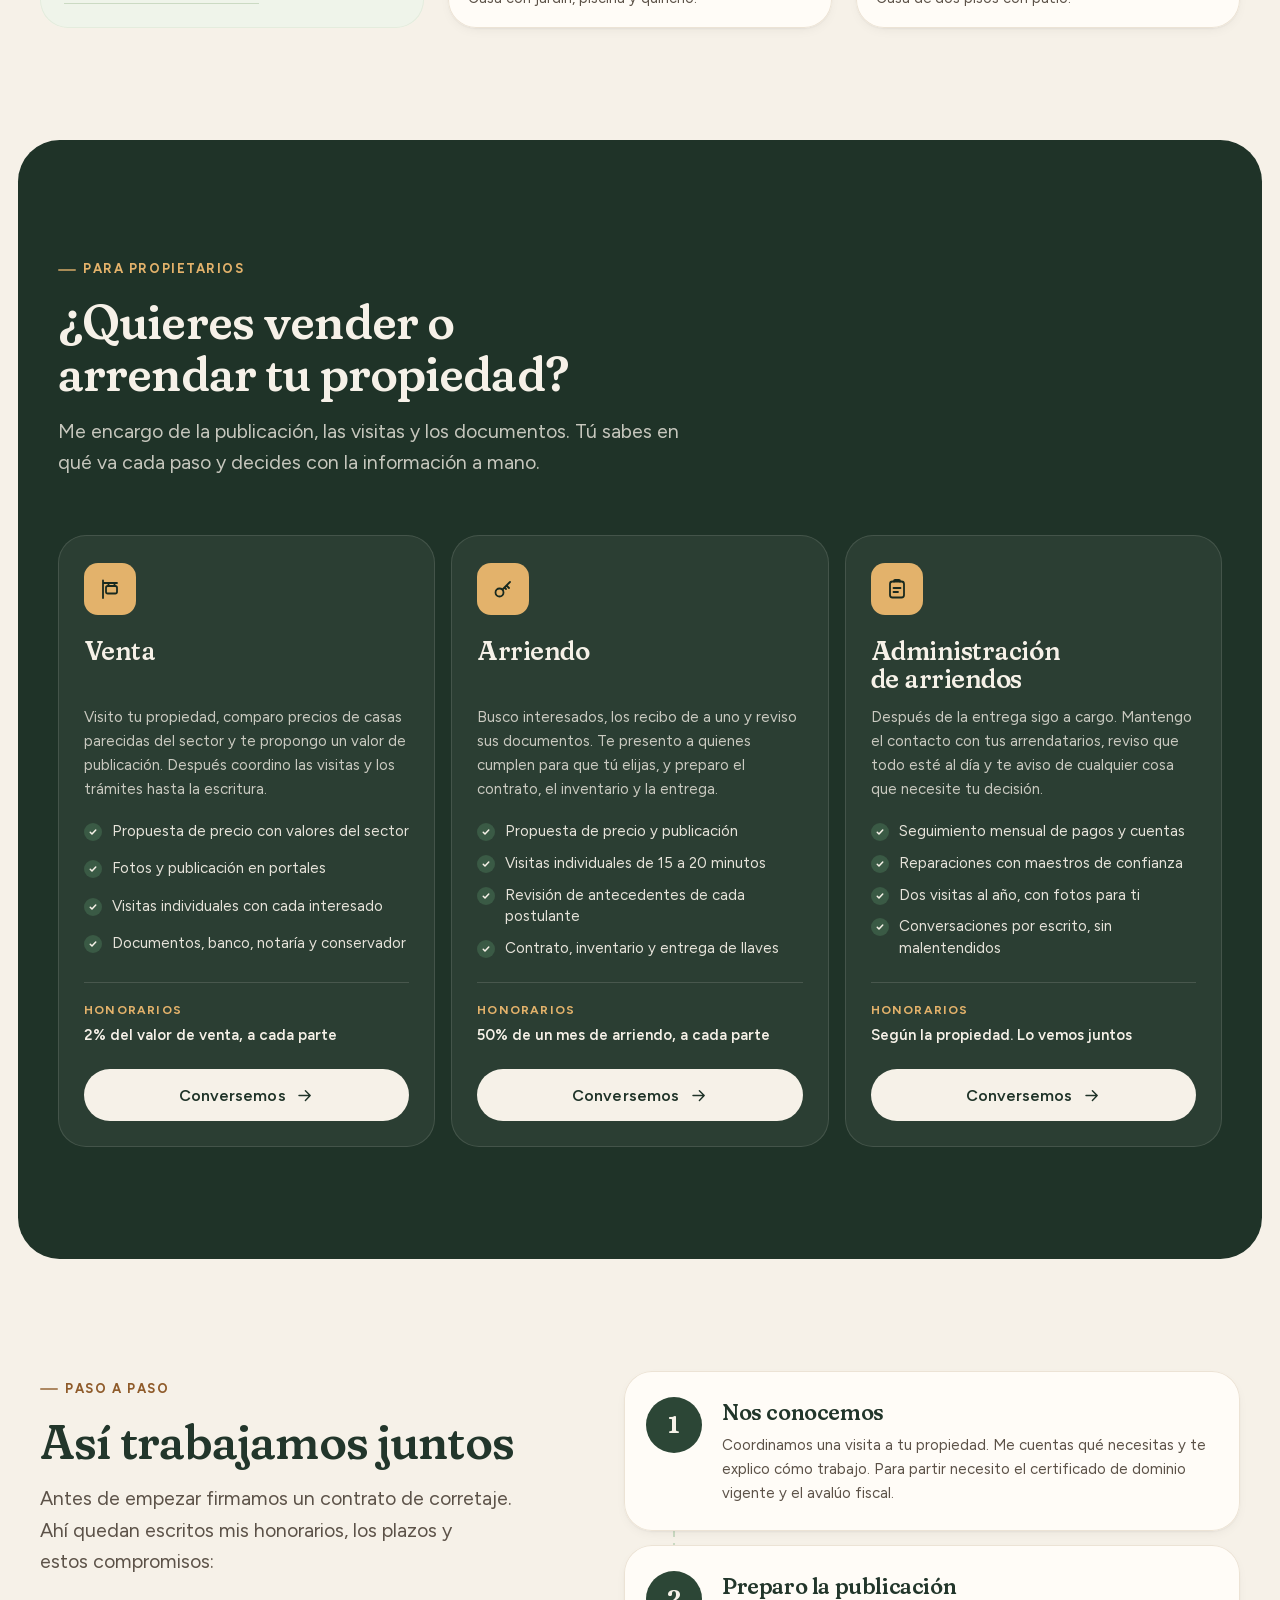
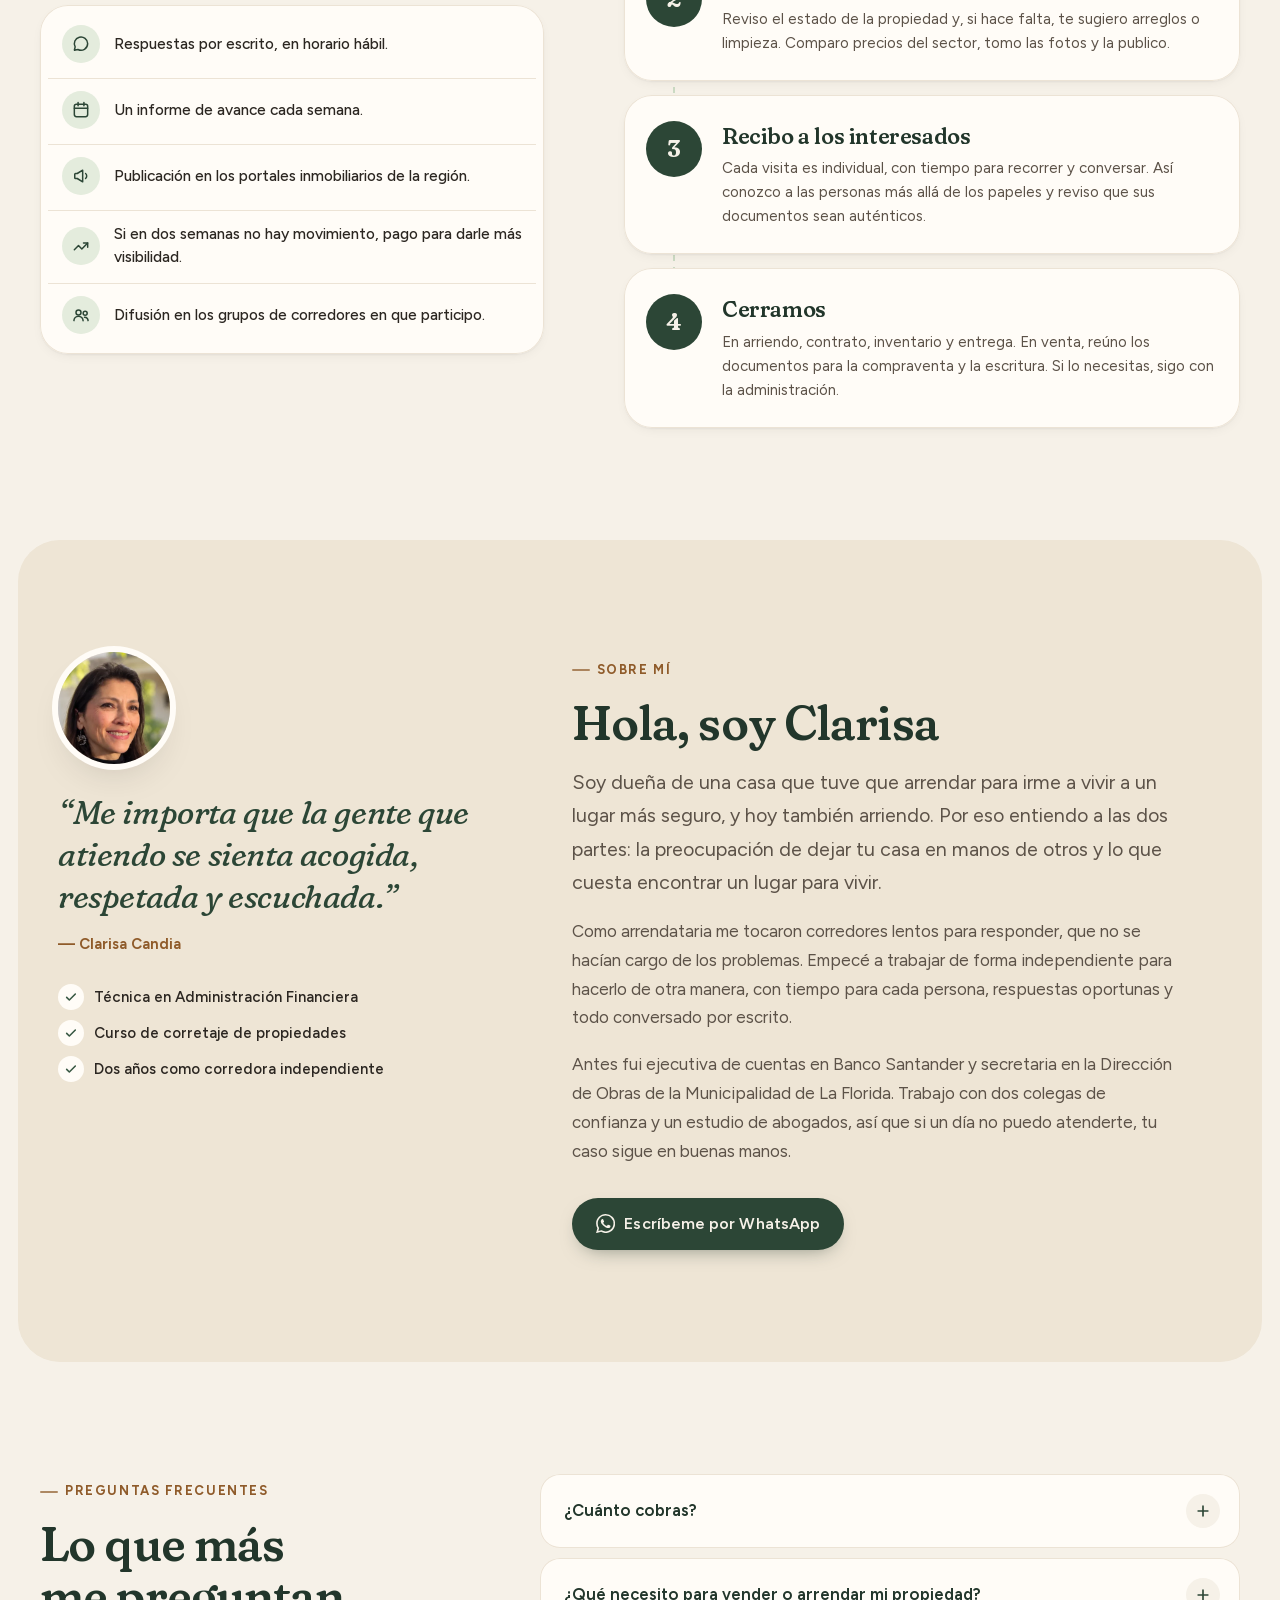
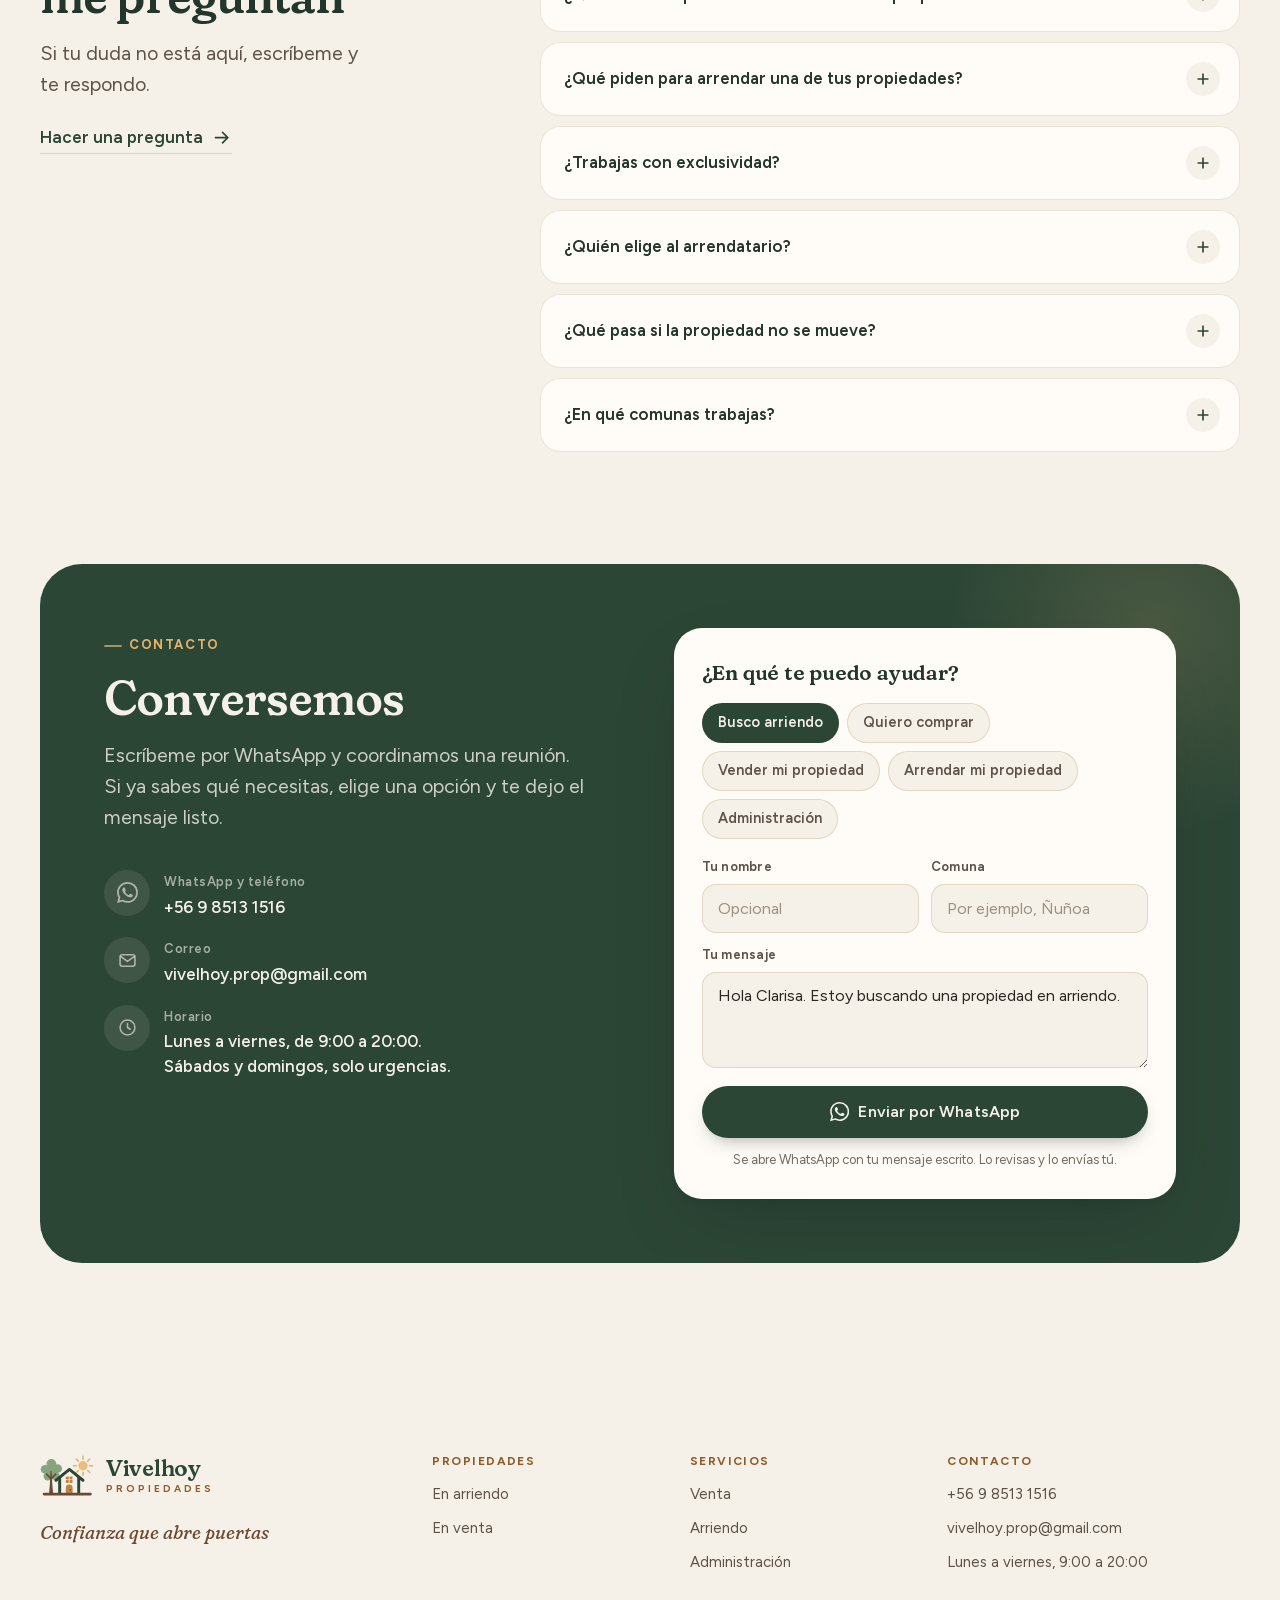
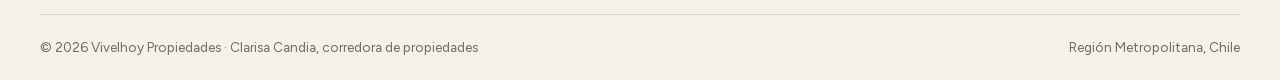
==== commit 89e8e0d1: "Dominio propio vivelhoy.cl Co-Authored-By: Claude Opus 5.5 <noreply@anthropic.com>" ====
--- a/index.html
+++ b/index.html
@@ -11,11 +11,11 @@
   <meta property="og:site_name" content="Vivelhoy Propiedades">
   <meta property="og:title" content="Vivelhoy Propiedades · Clarisa Candia">
   <meta property="og:description" content="Venta, arriendo y administración de propiedades. Visitas individuales, documentos revisados y atención directa.">
-  <meta property="og:url" content="https://garbanzo96.github.io/vivelhoy-propiedades/">
-  <meta property="og:image" content="https://garbanzo96.github.io/vivelhoy-propiedades/assets/img/og-vivelhoy.jpg">
+  <meta property="og:url" content="https://vivelhoy.cl/">
+  <meta property="og:image" content="https://vivelhoy.cl/assets/img/og-vivelhoy.jpg">
   <meta property="og:image:width" content="1200">
   <meta property="og:image:height" content="630">
-  <link rel="canonical" href="https://garbanzo96.github.io/vivelhoy-propiedades/">
+  <link rel="canonical" href="https://vivelhoy.cl/">
   <meta name="twitter:card" content="summary_large_image">
   <link rel="icon" href="assets/logo/favicon.svg" type="image/svg+xml">
   <link rel="apple-touch-icon" href="assets/logo/apple-touch-icon.png">
@@ -33,9 +33,9 @@
     "description": "Venta, arriendo y administración de propiedades con atención directa de Clarisa Candia.",
     "telephone": "+56985131516",
     "email": "vivelhoy.prop@gmail.com",
-    "url": "https://garbanzo96.github.io/vivelhoy-propiedades/",
-    "image": "https://garbanzo96.github.io/vivelhoy-propiedades/assets/img/clarisa-candia.webp",
-    "logo": "https://garbanzo96.github.io/vivelhoy-propiedades/assets/logo/vivelhoy-logo-vertical.png",
+    "url": "https://vivelhoy.cl/",
+    "image": "https://vivelhoy.cl/assets/img/clarisa-candia.webp",
+    "logo": "https://vivelhoy.cl/assets/logo/vivelhoy-logo-vertical.png",
     "slogan": "Confianza que abre puertas",
     "founder": { "@type": "Person", "name": "Clarisa Candia", "jobTitle": "Corredora de propiedades" },
     "areaServed": ["La Florida", "La Reina", "Macul", "Ñuñoa", "Peñalolén", "Providencia", "San Bernardo"],
